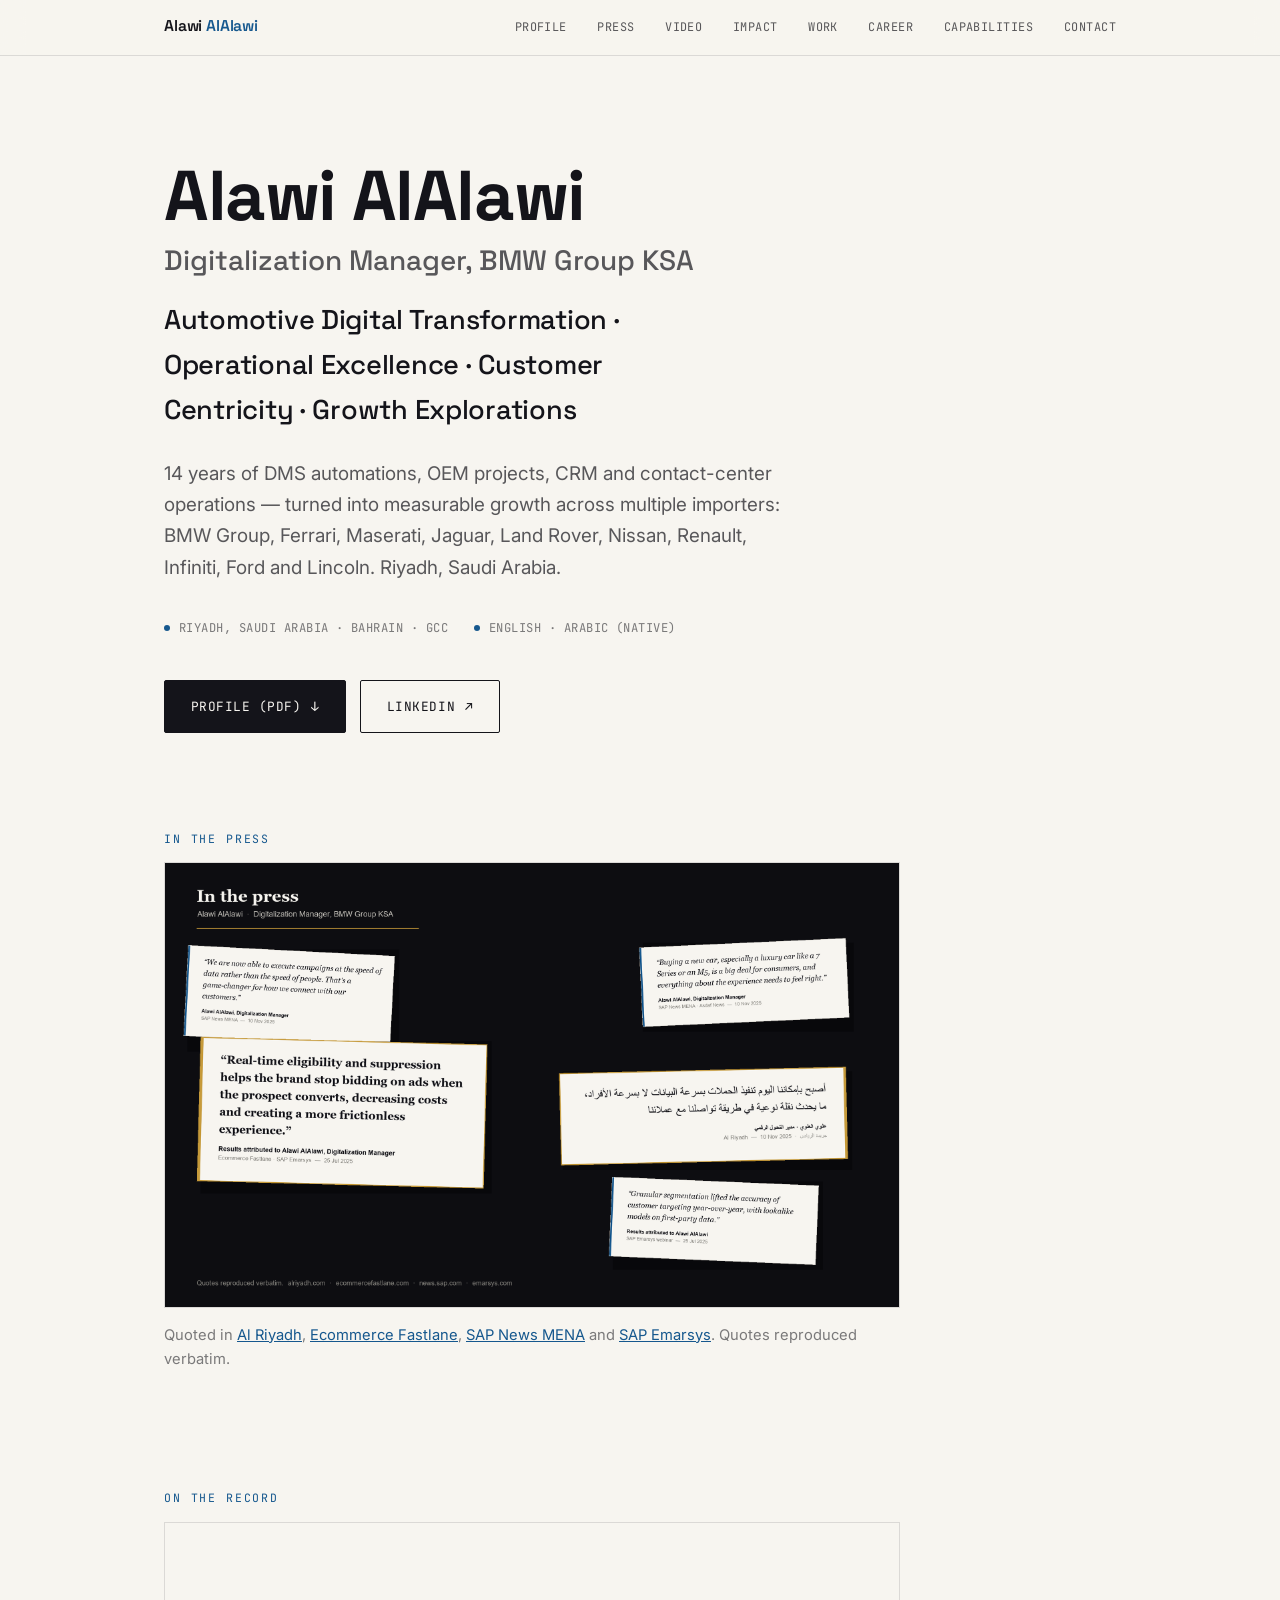
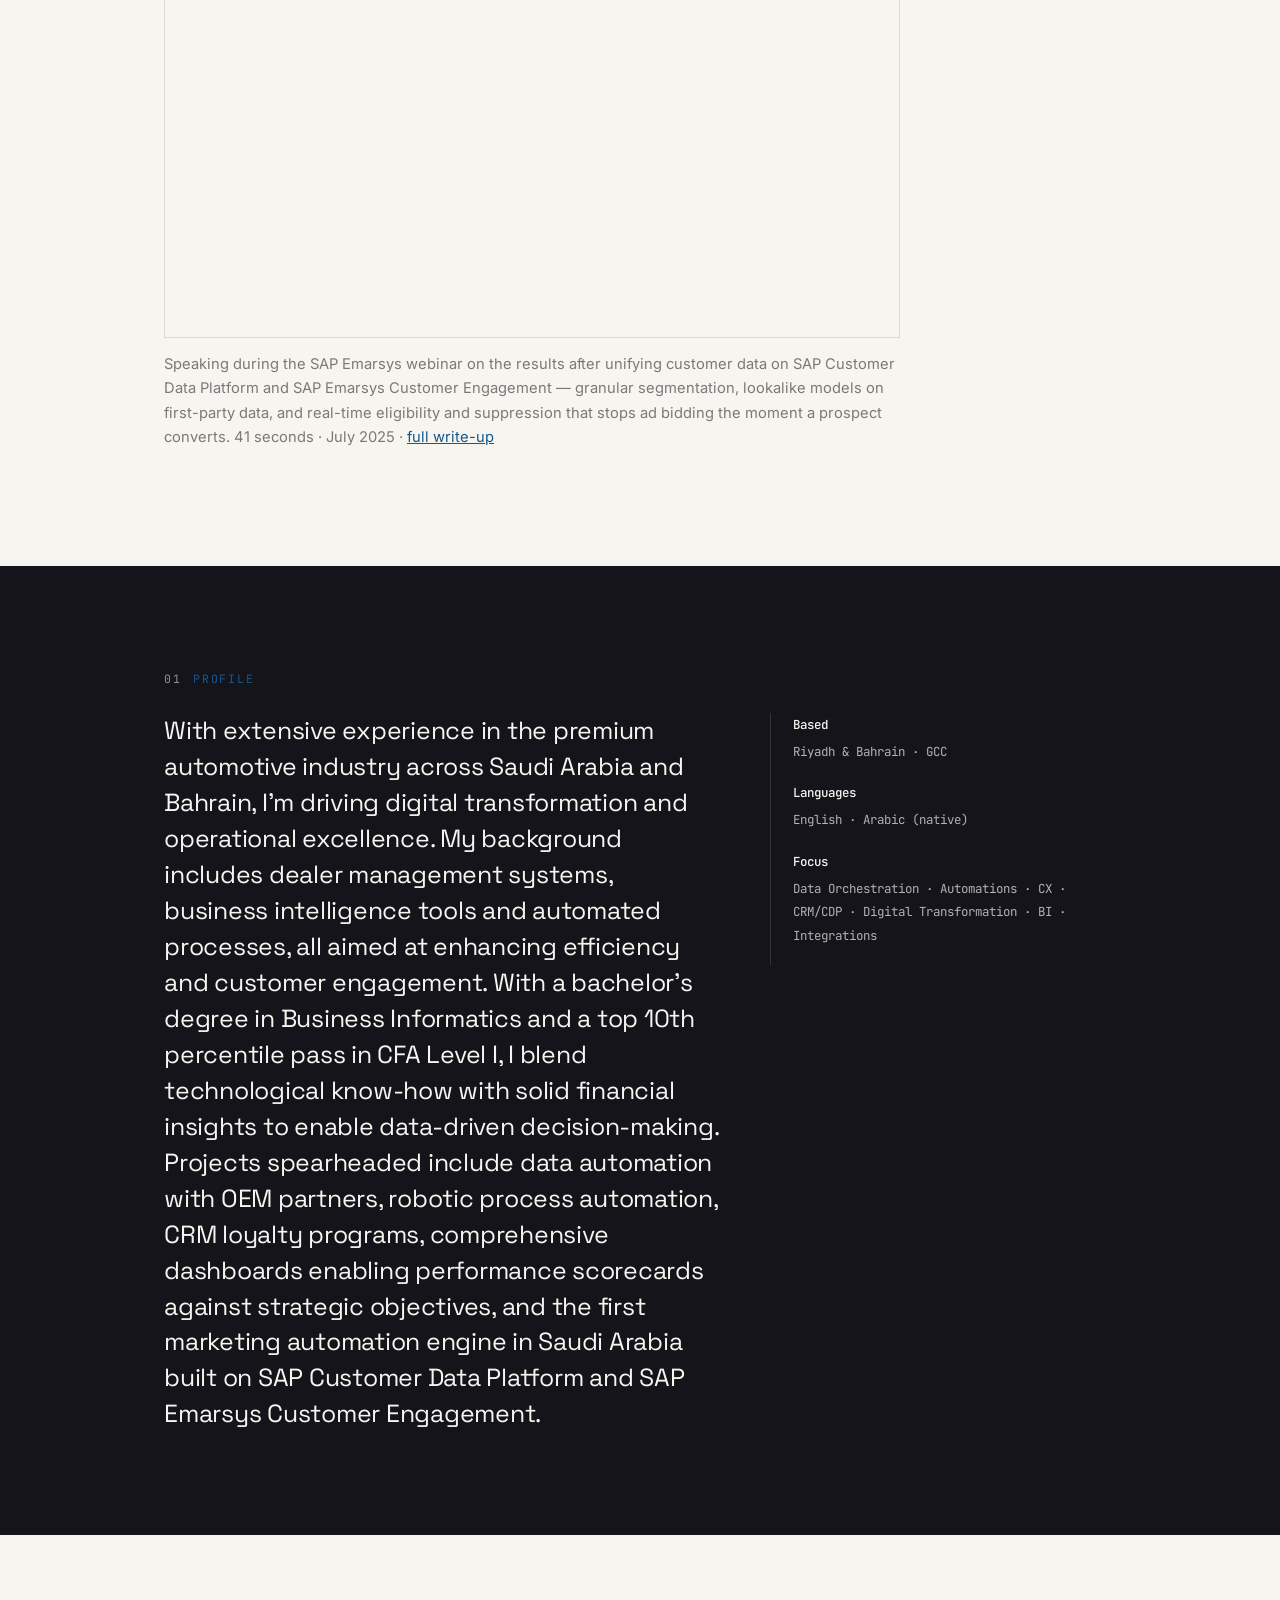
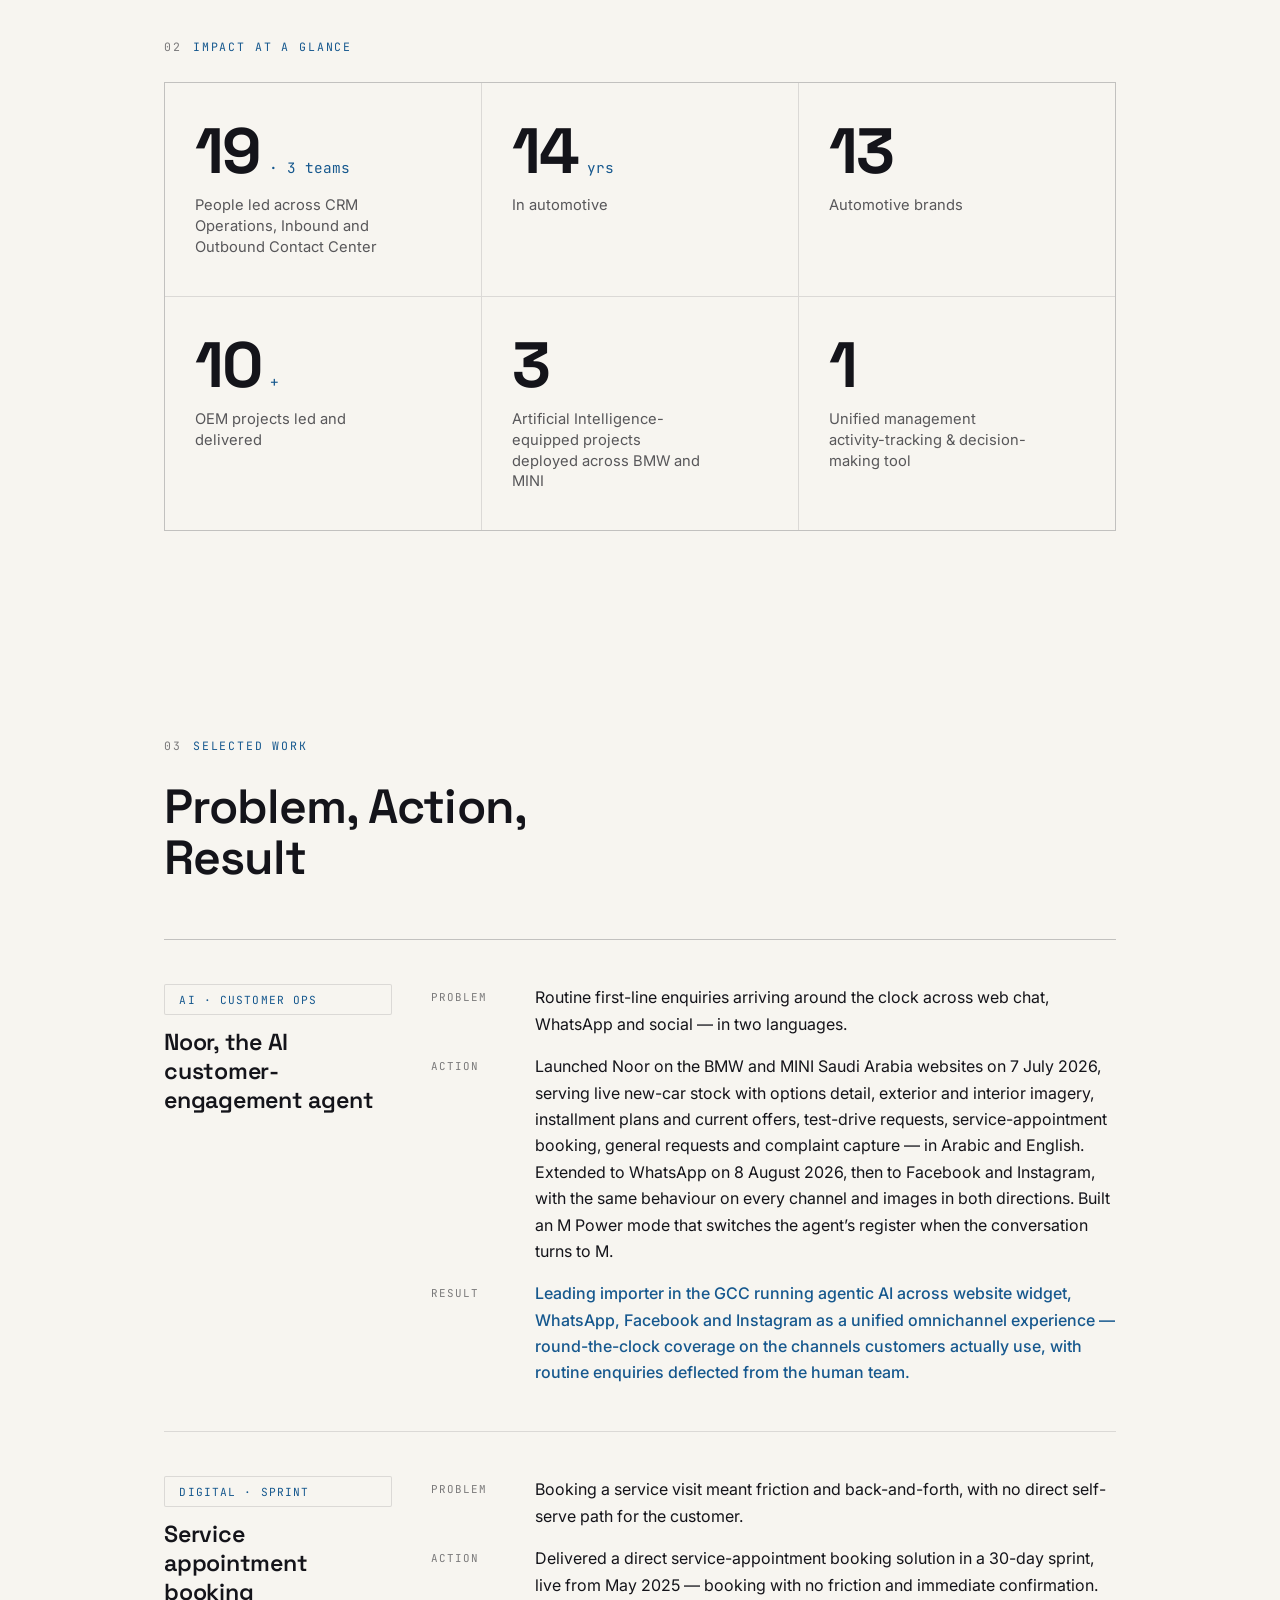
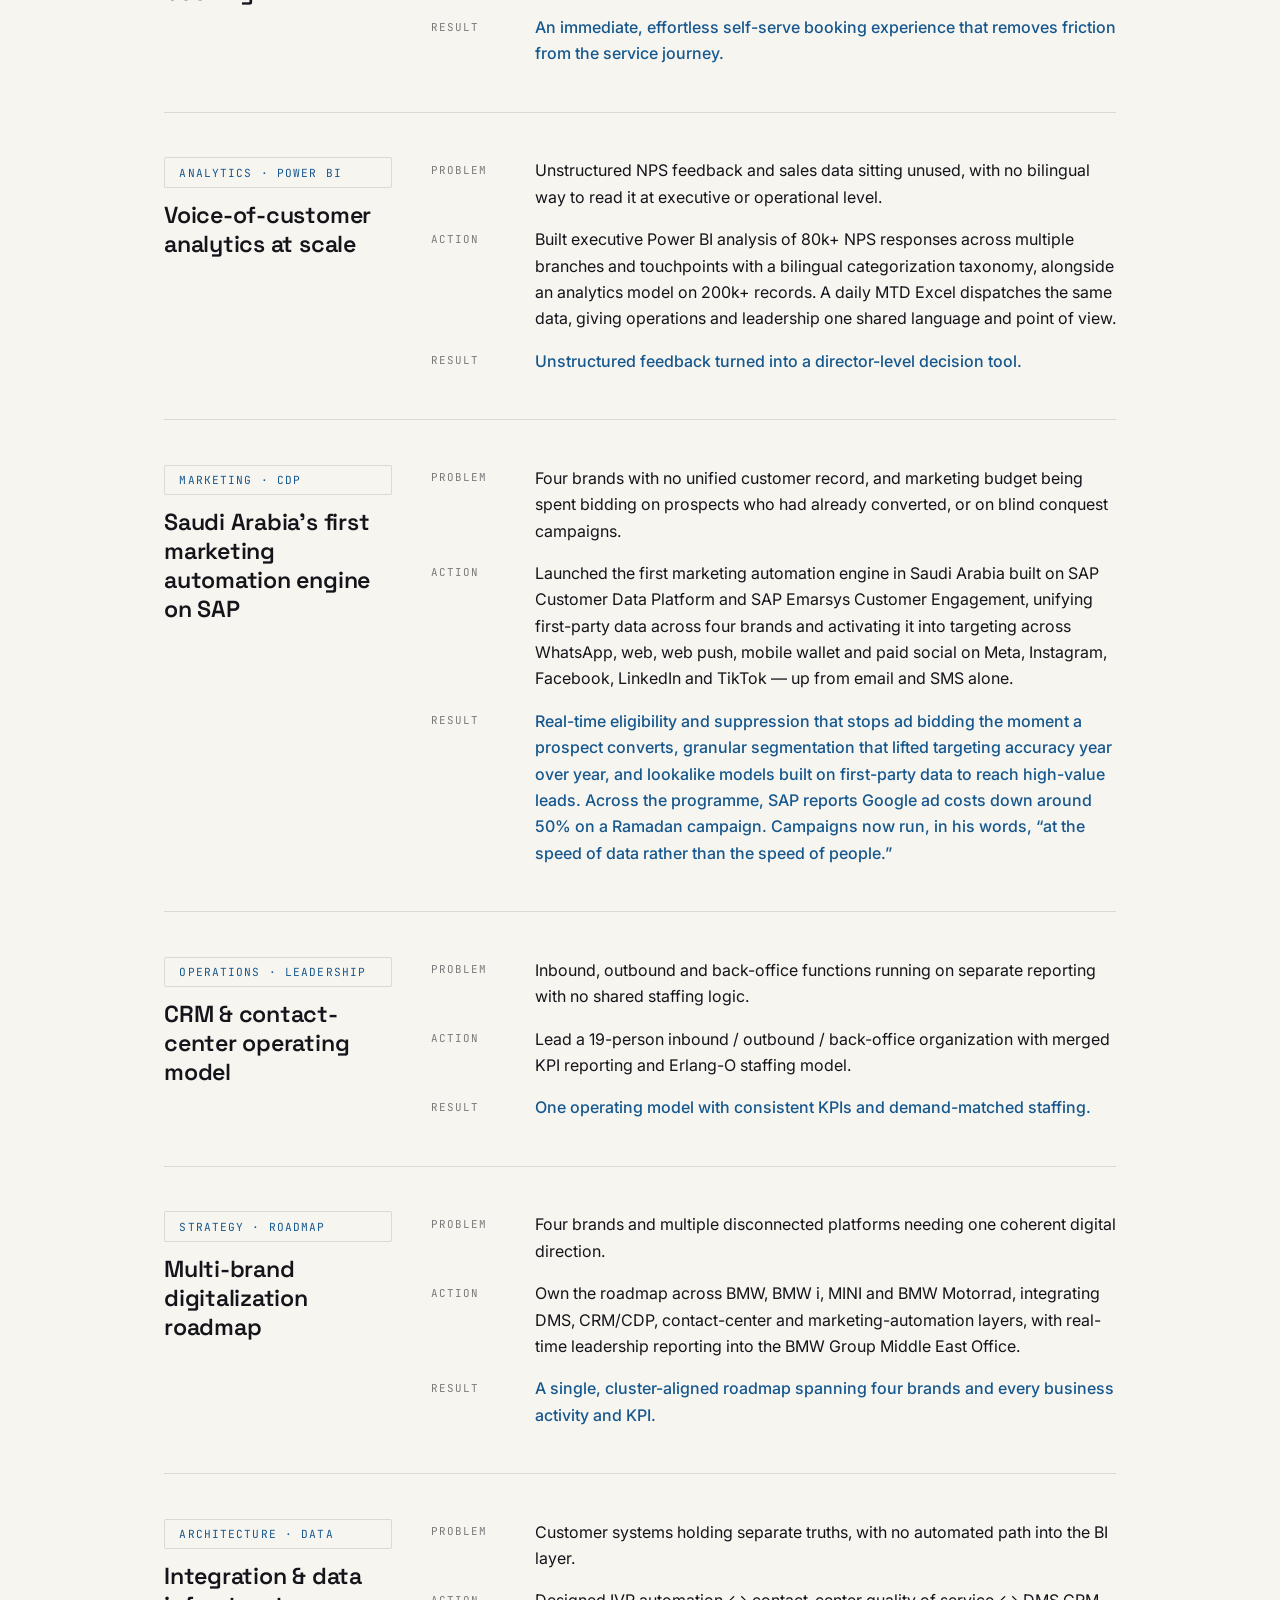
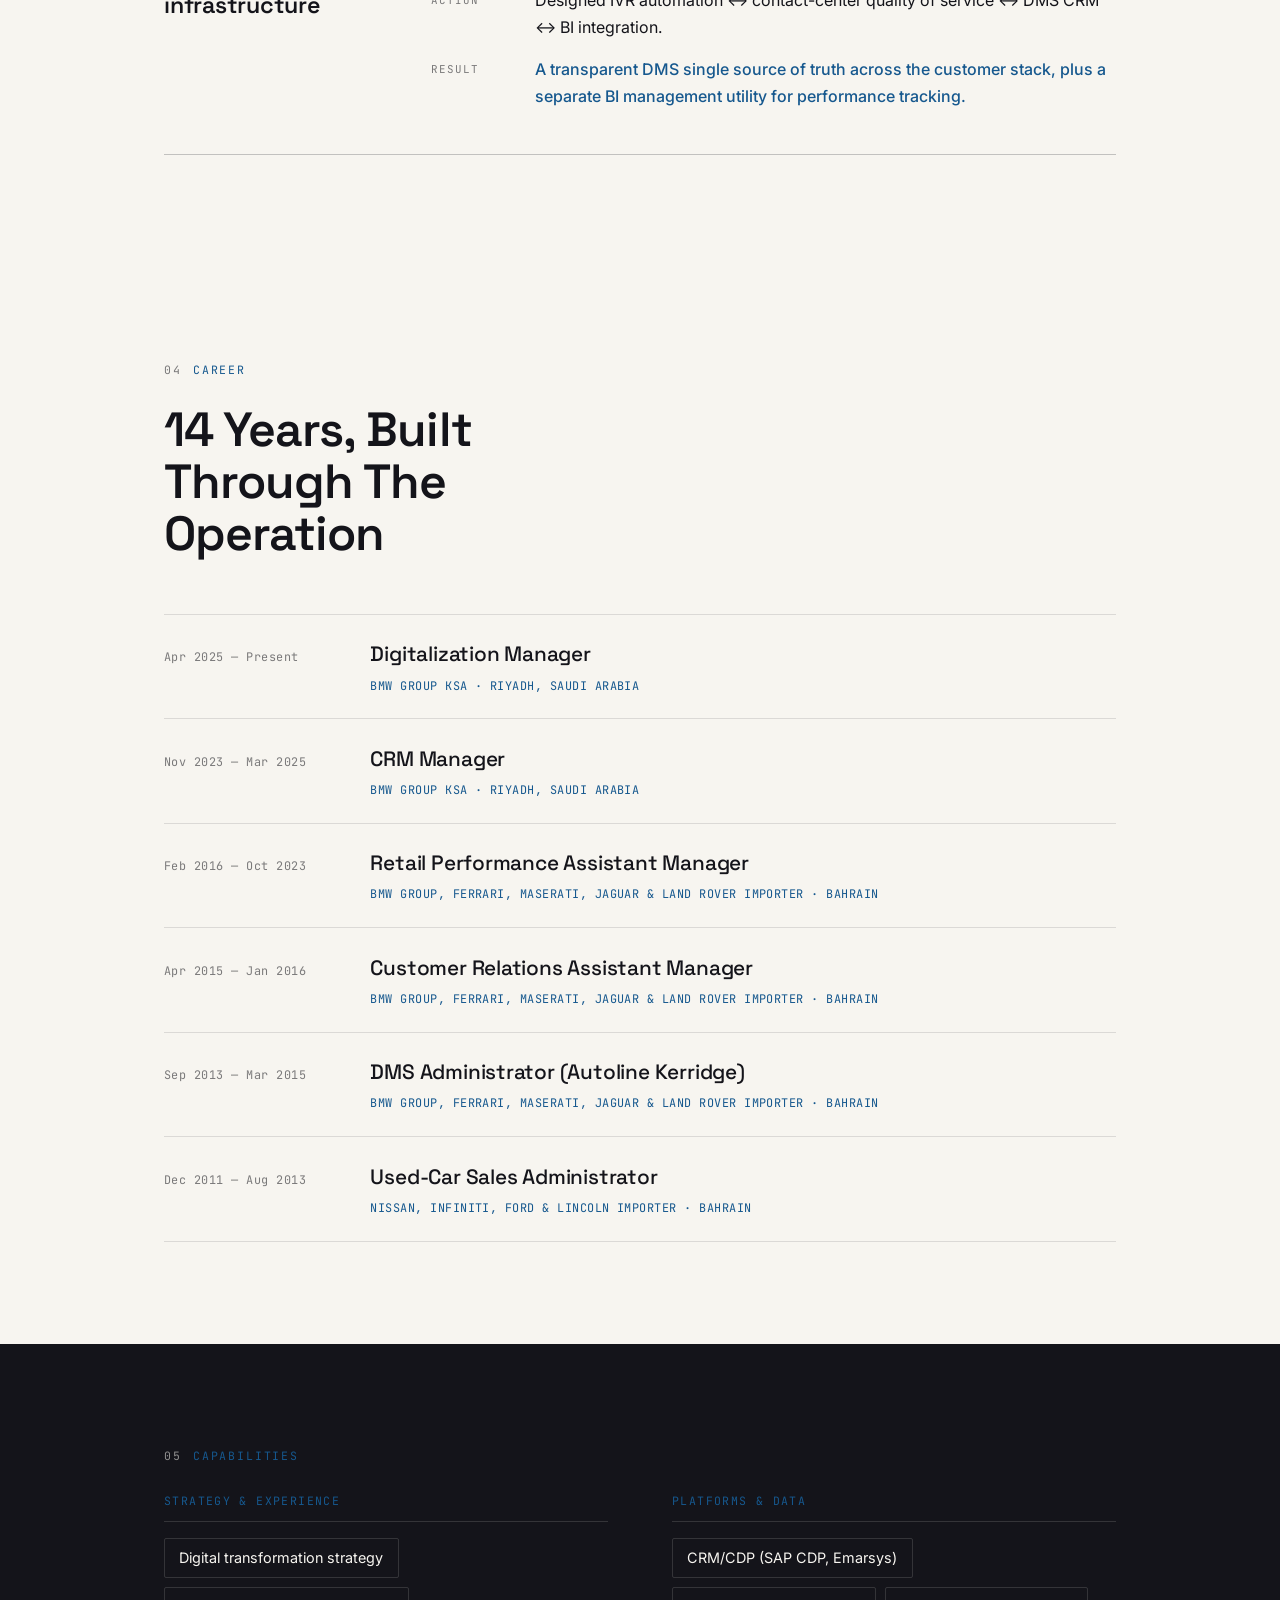
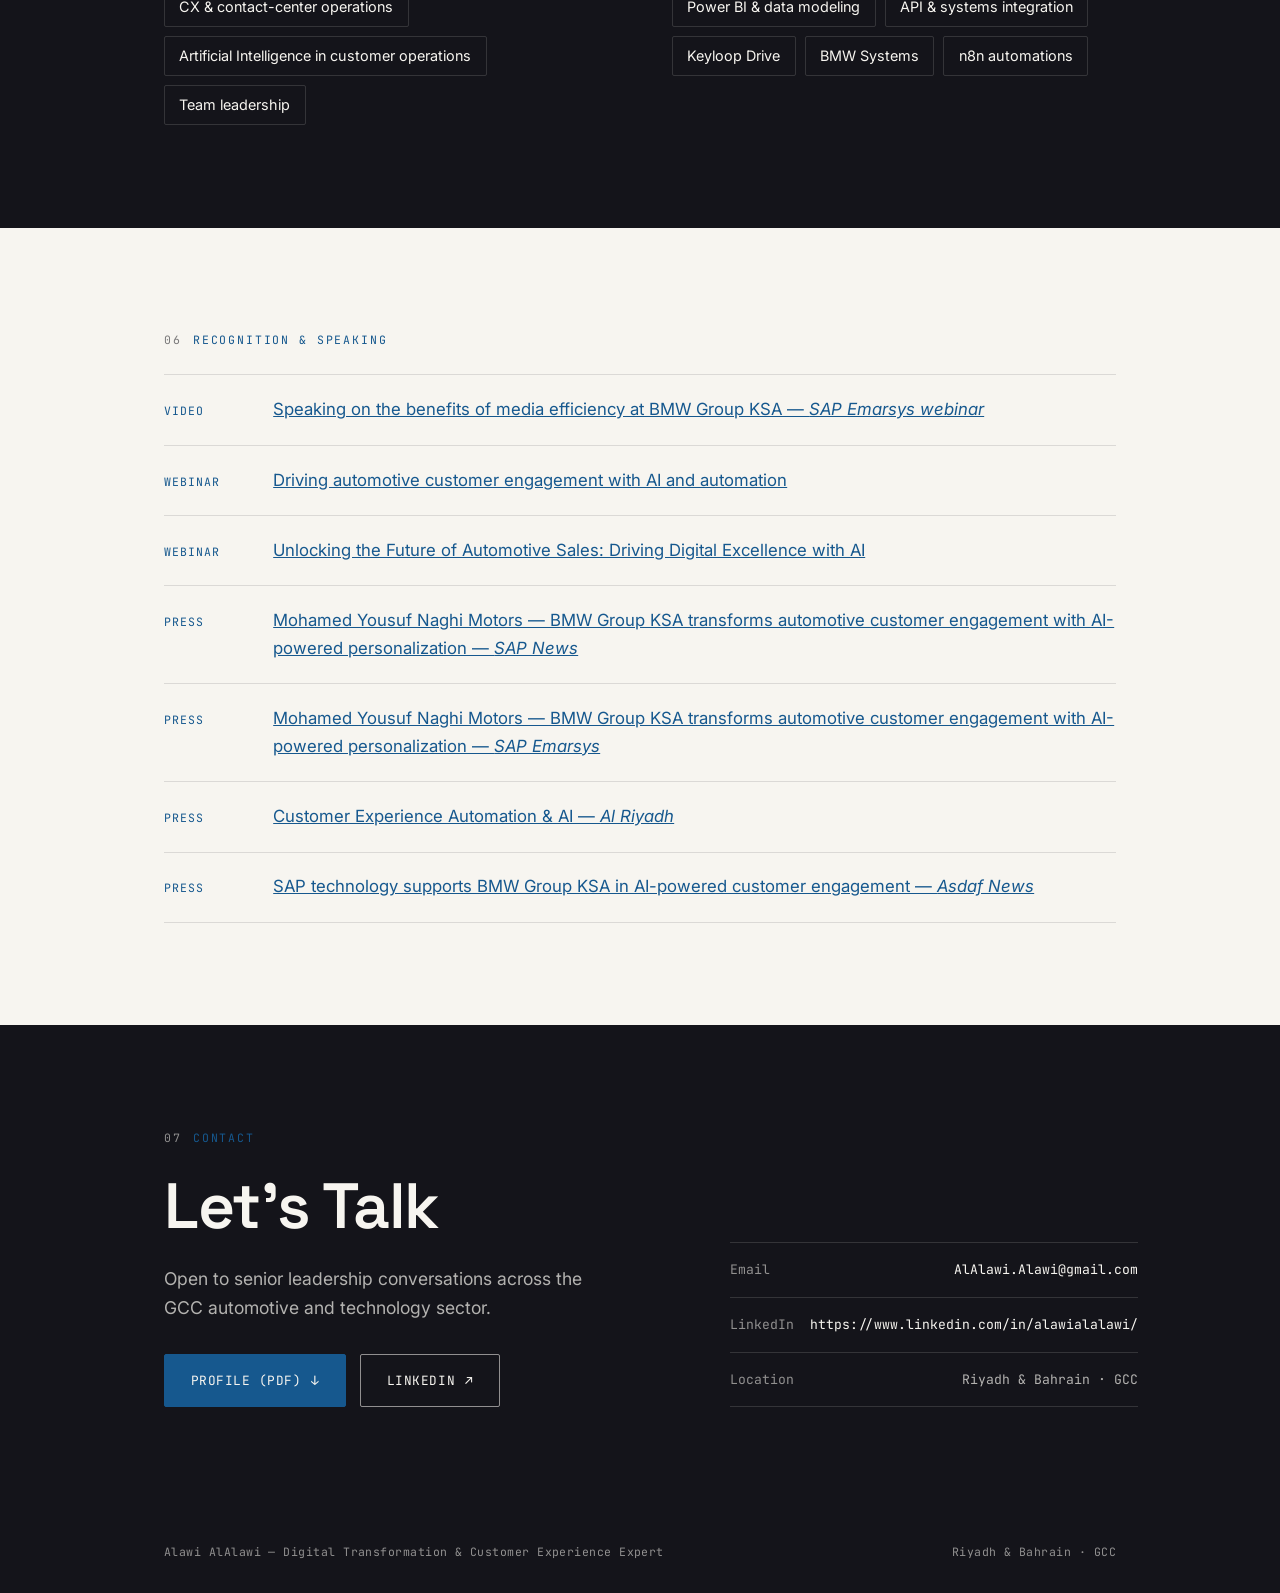
==== index.html @ a67cf414 "Publish site 2026-09-04" ====
<!DOCTYPE html>
<html lang="en">
<head>
<meta charset="UTF-8" />
<meta name="viewport" content="width=device-width, initial-scale=1.0" />
<title>Alawi AlAlawi — Digitalization Manager, BMW Group KSA | Automotive CRM &amp; CX, Saudi Arabia</title>
<meta name="description" content="Alawi AlAlawi is Digitalization Manager at BMW Group KSA in Riyadh, Saudi Arabia. Fourteen years in automotive retail: dealer management systems, CRM and CDP, contact center operations and business intelligence across the GCC." />
<meta name="author" content="Alawi AlAlawi" />
<meta name="robots" content="index, follow, max-snippet:-1, max-image-preview:large" />
<link rel="canonical" href="https://alalawialawi.github.io/Resume/" />

<!-- Open Graph -->
<meta property="og:type" content="profile" />
<meta property="og:url" content="https://alalawialawi.github.io/Resume/" />
<meta property="og:site_name" content="Alawi AlAlawi" />
<meta property="og:locale" content="en_US" />
<meta property="og:title" content="Alawi AlAlawi — Digitalization Manager, BMW Group KSA" />
<meta property="og:description" content="Automotive Digital Transformation, Operational Excellence, Customer Centricity, Growth Explorations. Digitalization Manager at BMW Group KSA." />
<meta property="og:image" content="https://alalawialawi.github.io/Resume/assets/og-image.png" />
<meta property="og:image:width" content="1200" />
<meta property="og:image:height" content="630" />
<meta property="og:image:alt" content="Alawi AlAlawi — Digitalization Manager, BMW Group KSA" />
<meta property="profile:first_name" content="Alawi" />
<meta property="profile:last_name" content="AlAlawi" />

<!-- Twitter -->
<meta name="twitter:card" content="summary_large_image" />
<meta name="twitter:title" content="Alawi AlAlawi — Digitalization Manager, BMW Group KSA" />
<meta name="twitter:description" content="Digitalization Manager at BMW Group KSA. Automotive retail CRM, customer experience and data in Saudi Arabia." />
<meta name="twitter:image" content="https://alalawialawi.github.io/Resume/assets/og-image.png" />
<meta name="twitter:image:alt" content="Alawi AlAlawi — Digitalization Manager, BMW Group KSA" />

<!-- Structured data: one Person node that every article on this site attributes back to. -->
<script type="application/ld+json">
{
  "@context": "https://schema.org",
  "@graph": [
    {
      "@type": "ProfilePage",
      "@id": "https://alalawialawi.github.io/Resume/",
      "url": "https://alalawialawi.github.io/Resume/",
      "name": "Alawi AlAlawi — Digitalization Manager, BMW Group KSA",
      "description": "Alawi AlAlawi is Digitalization Manager at BMW Group KSA in Riyadh, Saudi Arabia. Fourteen years in automotive retail: dealer management systems, CRM and CDP, contact center operations and business intelligence across the GCC.",
      "inLanguage": "en-US",
      "mainEntity": {
        "@id": "https://alalawialawi.github.io/Resume/#person"
      },
      "about": {
        "@id": "https://alalawialawi.github.io/Resume/#person"
      },
      "isPartOf": {
        "@id": "https://alalawialawi.github.io/Resume/#website"
      }
    },
    {
      "@type": "WebSite",
      "@id": "https://alalawialawi.github.io/Resume/#website",
      "url": "https://alalawialawi.github.io/Resume/",
      "name": "Alawi AlAlawi",
      "inLanguage": "en-US",
      "publisher": {
        "@id": "https://alalawialawi.github.io/Resume/#person"
      }
    },
    {
      "@type": "Person",
      "@id": "https://alalawialawi.github.io/Resume/#person",
      "name": "Alawi AlAlawi",
      "alternateName": [
        "علوي العلوي",
        "Alawi Al Alawi",
        "Alawi Al-Alawi"
      ],
      "url": "https://alalawialawi.github.io/Resume/",
      "image": "https://alalawialawi.github.io/Resume/assets/og-image.png",
      "jobTitle": "Digitalization Manager",
      "description": "Digitalization Manager at BMW Group KSA. Fourteen years in automotive retail, working the seam where dealer management systems, customer data platforms, contact center operations and OEM retail standards have to agree on one customer record.",
      "worksFor": {
        "@type": "Organization",
        "name": "BMW Group KSA",
        "description": "BMW Group importer for Saudi Arabia",
        "address": {
          "@type": "PostalAddress",
          "addressLocality": "Riyadh",
          "addressCountry": "SA"
        }
      },
      "workLocation": {
        "@type": "Place",
        "address": {
          "@type": "PostalAddress",
          "addressLocality": "Riyadh",
          "addressRegion": "Riyadh Province",
          "addressCountry": "Saudi Arabia"
        }
      },
      "nationality": {
        "@type": "Country",
        "name": "Bahrain"
      },
      "knowsLanguage": [
        {
          "@type": "Language",
          "name": "Arabic",
          "alternateName": "ar"
        },
        {
          "@type": "Language",
          "name": "English",
          "alternateName": "en"
        }
      ],
      "knowsAbout": [
        "Automotive retail",
        "Customer relationship management (CRM)",
        "Customer experience (CX)",
        "Dealer management systems (DMS)",
        "Keyloop Autoline",
        "CDK Drive",
        "Customer data platforms (CDP)",
        "Marketing automation",
        "Contact center operations",
        "Business intelligence",
        "Power BI",
        "Digital transformation",
        "Net Promoter Score",
        "Voice of the customer",
        "Data governance",
        "Automotive retail in Saudi Arabia",
        "Automotive retail in the GCC"
      ],
      "hasCredential": {
        "@type": "EducationalOccupationalCredential",
        "credentialCategory": "certification",
        "name": "CFA Program Level I",
        "recognizedBy": {
          "@type": "Organization",
          "name": "CFA Institute",
          "url": "https://www.cfainstitute.org/"
        },
        "dateCreated": "2019-06"
      },
      "alumniOf": {
        "@type": "CollegeOrUniversity",
        "name": "AMA International University Bahrain",
        "address": {
          "@type": "PostalAddress",
          "addressLocality": "Salmabad",
          "addressCountry": "BH"
        }
      },
      "award": [
        "Recognized by Jaguar Land Rover MENAP, December 2014, as among the first importers in the region to complete its CRM data integration",
        "CFA Program Level I passed in the top 10th percentile, June 2019"
      ],
      "hasOccupation": {
        "@type": "Occupation",
        "name": "Digitalization Manager",
        "occupationalCategory": "11-3021.00",
        "skills": "Automotive retail CRM, dealer management systems, customer data platforms, marketing automation, contact center operations, business intelligence, agentic AI in customer engagement"
      },
      "sameAs": [
        "https://www.linkedin.com/in/alawialalawi/",
        "https://github.com/AlAlawiAlawi",
        "https://emarsys.com/learn/blog/driving-auto-motive-customer-engagement-with-ai-and-automation/",
        "https://emarsys.com/learn/webinars/unlocking-the-future-of-automotive-sales-with-ai/",
        "https://www.alriyadh.com/2160210",
        "https://news.sap.com/mena/2025/11/mohamed-yousuf-naghi-motors-bmw-group-ksa-transforms-automotive-customer-engagement-with-ai-powered-personalization/",
        "https://emarsys.com/press-release/mohamed-yousuf-naghi-motors-bmw-group-ksa-transforms-automotive-customer-engagement-with-ai-powered-personalization/",
        "https://asdafnews.com/sap-technology-supports-bmw-group-ksa-in-automotive-customer-engagement-with-ai-powered-personalization/",
        "https://sapinsider.org/blogs/how-bmw-ksa-uses-sap-cdp-for-ai-driven-personalization/",
        "https://ecommercefastlane.com/driving-the-future-of-automotive-customer-engagement-with-ai-and-automation/",
        "https://www.alamrakamy.com/article/83215"
      ],
      "disambiguatingDescription": "Digitalization Manager at BMW Group KSA in Riyadh, Saudi Arabia, working in automotive retail CRM, customer data platforms and contact center operations since 2013. Not to be confused with others sharing this name.",
      "subjectOf": {
        "@id": "https://alalawialawi.github.io/Resume/#video-media-efficiency"
      }
    },
    {
      "@type": "VideoObject",
      "@id": "https://alalawialawi.github.io/Resume/#video-media-efficiency",
      "name": "Alawi AlAlawi on the benefits of media efficiency at BMW Group KSA",
      "description": "Alawi AlAlawi, Digitalization Manager at BMW Group KSA, describes the results delivered shortly after implementing SAP Customer Data Platform and SAP Emarsys Customer Engagement: granular segmentation, lookalike models on first-party data, and real-time eligibility and suppression that stops ad bidding once a prospect converts.",
      "thumbnailUrl": "https://embed-ssl.wistia.com/deliveries/c44ae976289801afa0252f1e13398fb7.jpg?image_crop_resized=960x",
      "uploadDate": "2025-07-25",
      "duration": "PT41S",
      "embedUrl": "https://fast.wistia.net/embed/iframe/lsow2s6fc0",
      "contentUrl": "https://emarsys.com/learn/blog/driving-auto-motive-customer-engagement-with-ai-and-automation/",
      "publisher": {
        "@type": "Organization",
        "name": "SAP Emarsys",
        "url": "https://emarsys.com/"
      },
      "about": {
        "@id": "https://alalawialawi.github.io/Resume/#person"
      }
    }
  ]
}
    </script>

<link rel="preconnect" href="https://fonts.googleapis.com" />
<link rel="preconnect" href="https://fonts.gstatic.com" crossorigin />
<link href="https://fonts.googleapis.com/css2?family=Space+Grotesk:wght@400;500;600;700&family=Inter:wght@400;500;600&family=JetBrains+Mono:wght@400;500&display=swap" rel="stylesheet" />

<style>
  :root {
    --ink: #14141A;
    --paper: #F7F5F0;
    --accent: #16588E;
    --ink-70: rgba(20, 20, 26, 0.70);
    --ink-55: rgba(20, 20, 26, 0.55);
    --ink-12: rgba(20, 20, 26, 0.12);
    --ink-06: rgba(20, 20, 26, 0.06);
    --paper-70: rgba(247, 245, 240, 0.70);
    --paper-55: rgba(247, 245, 240, 0.55);
    --paper-14: rgba(247, 245, 240, 0.14);
    --maxw: 1080px;
    --pad: clamp(1.25rem, 5vw, 4.5rem);
    --sans: 'Inter', system-ui, -apple-system, sans-serif;
    --display: 'Space Grotesk', 'Inter', system-ui, sans-serif;
    --mono: 'JetBrains Mono', ui-monospace, monospace;
  }

  * { box-sizing: border-box; }

  html { scroll-behavior: smooth; }

  body {
    margin: 0;
    font-family: var(--sans);
    background: var(--paper);
    color: var(--ink);
    font-size: 17px;
    line-height: 1.65;
    -webkit-font-smoothing: antialiased;
    text-rendering: optimizeLegibility;
  }

  @media (prefers-reduced-motion: reduce) {
    html { scroll-behavior: auto; }
    * { transition: none !important; }
  }

  a { color: inherit; }

  /* ---- Skip link ---- */
  .skip {
    position: absolute;
    left: -999px;
    top: 0;
    background: var(--ink);
    color: var(--paper);
    padding: 0.6rem 1rem;
    z-index: 200;
    font-family: var(--mono);
    font-size: 0.8rem;
  }
  .skip:focus { left: 0.5rem; top: 0.5rem; }

  :focus-visible {
    outline: 2px solid var(--accent);
    outline-offset: 3px;
  }

  /* ---- Layout ---- */
  .wrap {
    max-width: var(--maxw);
    margin: 0 auto;
    padding-left: var(--pad);
    padding-right: var(--pad);
  }

  section { padding: clamp(3.5rem, 8vw, 7rem) 0; }

  .eyebrow {
    font-family: var(--mono);
    font-size: 0.72rem;
    letter-spacing: 0.16em;
    text-transform: uppercase;
    color: var(--accent);
    display: flex;
    align-items: center;
    gap: 0.7rem;
    margin: 0 0 1.6rem;
  }
  .eyebrow .num { color: var(--ink-55); }
  .on-dark .eyebrow .num { color: var(--paper-55); }

  h1, h2, h3 { font-family: var(--display); font-weight: 600; letter-spacing: -0.02em; line-height: 1.08; }

  /* ---- Nav ---- */
  nav {
    position: sticky;
    top: 0;
    z-index: 100;
    background: var(--paper-70);
    backdrop-filter: saturate(140%) blur(12px);
    -webkit-backdrop-filter: saturate(140%) blur(12px);
    border-bottom: 1px solid var(--ink-12);
  }
  .nav-inner {
    max-width: var(--maxw);
    margin: 0 auto;
    padding: 0.9rem var(--pad);
    display: flex;
    align-items: center;
    justify-content: space-between;
    gap: 1rem;
  }
  .nav-mark {
    font-family: var(--display);
    font-weight: 600;
    font-size: 0.98rem;
    letter-spacing: -0.01em;
    text-decoration: none;
  }
  .nav-mark span { color: var(--accent); }
  .nav-links {
    display: flex;
    gap: 1.9rem;
    font-family: var(--mono);
    font-size: 0.74rem;
    letter-spacing: 0.04em;
    text-transform: uppercase;
  }
  .nav-links a { text-decoration: none; color: var(--ink-70); transition: color 0.2s; }
  .nav-links a:hover { color: var(--accent); }
  @media (max-width: 720px) { .nav-links { display: none; } }

  /* ---- Hero ---- */
  .hero { padding-top: clamp(3rem, 9vw, 6.5rem); padding-bottom: clamp(3rem, 9vw, 6rem); }
  .hero h1 {
    font-size: clamp(2.4rem, 6vw, 4.4rem);
    font-weight: 700;
    margin: 0 0 1.4rem;
    max-width: 20ch;
    line-height: 1.04;
  }
  /* The role stays inside the h1 so the plain-text string reads
     "Alawi AlAlawi — Digitalization Manager, BMW Group KSA" to a crawler,
     while reading as a name over a title to a person. */
  .hero h1 .role {
    display: block;
    font-size: clamp(1.15rem, 2.4vw, 1.75rem);
    font-weight: 500;
    color: var(--ink-70);
    margin-top: 0.85rem;
    letter-spacing: 0;
  }
  .hero .headline {
    font-family: var(--display);
    font-weight: 500;
    font-size: clamp(1.15rem, 2.6vw, 1.7rem);
    letter-spacing: -0.01em;
    max-width: 30ch;
    margin: 0 0 1.6rem;
    color: var(--ink);
  }
  .hero .value {
    font-size: clamp(1.02rem, 2vw, 1.18rem);
    max-width: 52ch;
    color: var(--ink-70);
    margin: 0 0 2.2rem;
  }
  .meta-row {
    display: flex;
    flex-wrap: wrap;
    gap: 0.7rem 1.6rem;
    font-family: var(--mono);
    font-size: 0.76rem;
    letter-spacing: 0.04em;
    color: var(--ink-55);
    text-transform: uppercase;
    margin-bottom: 2.6rem;
  }
  .meta-row span { display: inline-flex; align-items: center; gap: 0.55rem; }
  .meta-row span::before {
    content: "";
    width: 6px; height: 6px;
    background: var(--accent);
    border-radius: 50%;
    flex: none;
  }

  /* ---- Buttons ---- */
  .cta-row { display: flex; flex-wrap: wrap; gap: 0.9rem; }
  .btn {
    display: inline-flex;
    align-items: center;
    gap: 0.6rem;
    font-family: var(--mono);
    font-size: 0.8rem;
    letter-spacing: 0.04em;
    text-transform: uppercase;
    text-decoration: none;
    padding: 0.95rem 1.6rem;
    border: 1px solid var(--ink);
    transition: all 0.2s ease;
    border-radius: 2px;
  }
  .btn-primary { background: var(--ink); color: var(--paper); }
  .btn-primary:hover { background: var(--accent); border-color: var(--accent); }
  .btn-ghost { background: transparent; color: var(--ink); }
  .btn-ghost:hover { background: var(--ink); color: var(--paper); }
  .btn .arrow { transition: transform 0.2s ease; }
  .btn:hover .arrow { transform: translateX(3px); }

  .on-dark .btn-primary { background: var(--accent); color: var(--paper); border-color: var(--accent); }
  .on-dark .btn-primary:hover { background: var(--paper); color: var(--ink); border-color: var(--paper); }
  .on-dark .btn-ghost { color: var(--paper); border-color: var(--paper-55); }
  .on-dark .btn-ghost:hover { background: var(--paper); color: var(--ink); border-color: var(--paper); }

  /* ---- Dark band ---- */
  .band-dark {
    background: var(--ink);
    color: var(--paper);
  }
  .band-dark h2 { color: var(--paper); }

  /* ---- Profile ---- */
  .profile-grid {
    display: grid;
    grid-template-columns: minmax(0, 1.6fr) minmax(0, 1fr);
    gap: clamp(1.5rem, 4vw, 4rem);
    align-items: start;
  }
  .profile-grid p {
    font-size: clamp(1.18rem, 2.4vw, 1.55rem);
    font-family: var(--display);
    font-weight: 400;
    letter-spacing: -0.01em;
    line-height: 1.45;
    margin: 0;
    color: var(--paper);
  }
  .profile-aside {
    font-family: var(--mono);
    font-size: 0.78rem;
    line-height: 1.9;
    color: var(--paper-70);
    border-left: 1px solid var(--paper-14);
    padding-left: 1.4rem;
  }
  .profile-aside strong { color: var(--paper); font-weight: 500; display: block; margin-bottom: 0.2rem; }
  .profile-aside .item { margin-bottom: 1.1rem; }
  @media (max-width: 760px) {
    .profile-grid { grid-template-columns: 1fr; }
    .profile-aside { border-left: none; border-top: 1px solid var(--paper-14); padding-left: 0; padding-top: 1.4rem; }
  }

  /* ---- Metric band ---- */
  .metrics {
    display: grid;
    grid-template-columns: repeat(3, 1fr);
    gap: 1px;
    background: var(--ink-12);
    border: 1px solid var(--ink-12);
  }
  .metric {
    background: var(--paper);
    padding: clamp(1.6rem, 3vw, 2.4rem) clamp(1.2rem, 2.5vw, 1.9rem);
  }
  .metric .figure {
    font-family: var(--display);
    font-weight: 700;
    font-size: clamp(2.5rem, 6vw, 4rem);
    line-height: 0.95;
    letter-spacing: -0.04em;
    color: var(--ink);
    display: flex;
    align-items: baseline;
    gap: 0.15em;
  }
  .metric .figure .unit {
    font-family: var(--mono);
    font-weight: 400;
    font-size: 0.9rem;
    letter-spacing: 0;
    color: var(--accent);
  }
  .metric .label {
    margin-top: 0.85rem;
    font-size: 0.92rem;
    color: var(--ink-70);
    line-height: 1.4;
    max-width: 22ch;
  }
  @media (max-width: 860px) { .metrics { grid-template-columns: repeat(2, 1fr); } }
  @media (max-width: 520px) { .metrics { grid-template-columns: 1fr; } }

  /* ---- Section heading ---- */
  .sec-head { margin-bottom: clamp(2.2rem, 5vw, 3.4rem); max-width: 40ch; }
  .sec-head h2 { font-size: clamp(1.9rem, 4.5vw, 3rem); margin: 0; }

  /* ---- Case studies ---- */
  .cases { display: grid; gap: 1px; background: var(--ink-12); border-top: 1px solid var(--ink-12); border-bottom: 1px solid var(--ink-12); }
  .case {
    background: var(--paper);
    display: grid;
    grid-template-columns: minmax(0, 0.5fr) minmax(0, 1.5fr);
    gap: clamp(1rem, 3vw, 3rem);
    padding: clamp(1.8rem, 4vw, 2.8rem) 0;
    transition: background 0.25s ease;
  }
  .case:hover { background: var(--ink-06); }
  .case .case-id {
    font-family: var(--display);
    font-weight: 600;
    font-size: clamp(1.15rem, 2.4vw, 1.45rem);
    letter-spacing: -0.01em;
    line-height: 1.25;
  }
  .case .case-id .tag {
    display: block;
    font-family: var(--mono);
    font-size: 0.7rem;
    font-weight: 400;
    letter-spacing: 0.1em;
    text-transform: uppercase;
    color: var(--accent);
    margin-bottom: 0.8rem;
  }
  .par { display: grid; gap: 1rem; }
  .par .row { display: grid; grid-template-columns: 88px minmax(0, 1fr); gap: 1rem; align-items: start; }
  .par .row .k {
    font-family: var(--mono);
    font-size: 0.68rem;
    letter-spacing: 0.1em;
    text-transform: uppercase;
    color: var(--ink-55);
    padding-top: 0.28rem;
  }
  .par .row .v { margin: 0; font-size: 1rem; color: var(--ink); }
  .par .row.result .v { color: var(--accent); font-weight: 500; }
  @media (max-width: 720px) {
    .case { grid-template-columns: 1fr; gap: 1.3rem; }
    .par .row { grid-template-columns: 76px minmax(0, 1fr); }
  }

  /* ---- Capabilities ---- */
  .caps { display: grid; grid-template-columns: repeat(2, 1fr); gap: clamp(1.4rem, 3vw, 2.4rem) clamp(2rem, 5vw, 4rem); }
  .cap-group .cap-title {
    font-family: var(--mono);
    font-size: 0.72rem;
    letter-spacing: 0.12em;
    text-transform: uppercase;
    color: var(--accent);
    margin: 0 0 1rem;
    padding-bottom: 0.7rem;
    border-bottom: 1px solid var(--ink-12);
  }
  .tags { display: flex; flex-wrap: wrap; gap: 0.55rem; }
  .tag {
    font-size: 0.9rem;
    padding: 0.45rem 0.9rem;
    border: 1px solid var(--ink-12);
    border-radius: 2px;
    background: var(--paper);
    transition: border-color 0.2s, color 0.2s;
  }
  .tag:hover { border-color: var(--accent); color: var(--accent); }
  @media (max-width: 640px) { .caps { grid-template-columns: 1fr; } }

  /* ---- Recognition ---- */
  .rec-list { display: grid; gap: 0; border-top: 1px solid var(--ink-12); }
  .rec-item {
    display: grid;
    grid-template-columns: 90px minmax(0, 1fr);
    gap: 1.2rem;
    padding: 1.3rem 0;
    border-bottom: 1px solid var(--ink-12);
    align-items: baseline;
  }
  .rec-item .rec-k { font-family: var(--mono); font-size: 0.72rem; letter-spacing: 0.08em; text-transform: uppercase; color: var(--accent); }
  .rec-item .rec-v { margin: 0; font-size: 1.05rem; }
  @media (max-width: 600px) { .rec-item { grid-template-columns: 1fr; gap: 0.4rem; } }

  /* ---- Career timeline ---- */
  .timeline { border-top: 1px solid var(--ink-12); }
  .tl-item {
    display: grid;
    grid-template-columns: 168px minmax(0, 1fr);
    gap: clamp(1rem, 3vw, 2.5rem);
    padding: 1.4rem 0;
    border-bottom: 1px solid var(--ink-12);
    align-items: baseline;
    transition: background 0.25s ease;
  }
  .tl-item:hover { background: var(--ink-06); }
  .tl-when { font-family: var(--mono); font-size: 0.74rem; letter-spacing: 0.04em; color: var(--ink-55); }
  .tl-role { margin: 0; font-family: var(--display); font-weight: 500; font-size: clamp(1.05rem, 2.2vw, 1.3rem); letter-spacing: -0.01em; color: var(--ink); }
  .tl-org { display: block; margin-top: 0.3rem; font-family: var(--mono); font-size: 0.74rem; letter-spacing: 0.04em; text-transform: uppercase; color: var(--accent); font-weight: 400; }
  @media (max-width: 640px) { .tl-item { grid-template-columns: 1fr; gap: 0.5rem; } }

  /* ---- Contact ---- */
  .contact-grid { display: grid; grid-template-columns: minmax(0, 1.3fr) minmax(0, 1fr); gap: clamp(2rem, 5vw, 4rem); align-items: end; }
  .contact-grid h2 { font-size: clamp(2.2rem, 6vw, 4rem); margin: 0 0 1.4rem; }
  .contact-grid .lede { font-size: 1.1rem; color: var(--paper-70); max-width: 38ch; margin: 0 0 2rem; }
  .contact-list { display: grid; gap: 0; font-family: var(--mono); font-size: 0.82rem; }
  .contact-list a, .contact-list .ci {
    display: flex;
    justify-content: space-between;
    gap: 1rem;
    padding: 1rem 0;
    border-top: 1px solid var(--paper-14);
    text-decoration: none;
    color: var(--paper);
    transition: color 0.2s, padding-left 0.2s;
  }
  .contact-list a:last-child { border-bottom: 1px solid var(--paper-14); }
  .contact-list .ci { border-bottom: 1px solid var(--paper-14); color: var(--paper-70); }
  .contact-list a:hover { color: var(--accent); padding-left: 0.4rem; }
  .contact-list .k { color: var(--paper-55); }
  @media (max-width: 720px) { .contact-grid { grid-template-columns: 1fr; align-items: start; } }

  /* ---- Footer ---- */
  footer {
    background: var(--ink);
    color: var(--paper-55);
    padding: 2rem 0;
    font-family: var(--mono);
    font-size: 0.72rem;
    letter-spacing: 0.04em;
  }
  .foot-inner { display: flex; flex-wrap: wrap; justify-content: space-between; gap: 0.8rem; }
  footer a { color: var(--paper-70); text-decoration: none; }
  footer a:hover { color: var(--accent); }
</style>
</head>
<body>

<a class="skip" href="#work">Skip to main content</a>

<nav>
  <div class="nav-inner">
    <a href="#top" class="nav-mark">Alawi <span>AlAlawi</span></a>
    <div class="nav-links">
      <a href="#profile">Profile</a>
      <a href="#press">Press</a>
      <a href="#onrecord">Video</a>
      <a href="#impact">Impact</a>
      <a href="#work">Work</a>
      <a href="#career">Career</a>
      <a href="#capabilities">Capabilities</a>
      <a href="#contact">Contact</a>
    </div>
  </div>
</nav>

<!-- 1. HERO -->
<header class="hero wrap" id="top">
  <h1>Alawi AlAlawi<span class="role">Digitalization Manager, BMW Group KSA</span></h1>
  <p class="headline">Automotive Digital Transformation &middot; Operational Excellence &middot; Customer Centricity &middot; Growth Explorations</p>
  <p class="value">14 years of DMS automations, OEM projects, CRM and contact-center operations — turned into measurable growth across multiple importers: BMW Group, Ferrari, Maserati, Jaguar, Land Rover, Nissan, Renault, Infiniti, Ford and Lincoln. Riyadh, Saudi Arabia.</p>
  <div class="meta-row">
    <span>Riyadh, Saudi Arabia · Bahrain · GCC</span>
    <span>English · Arabic (native)</span>
  </div>
  <div class="cta-row">
    <a class="btn btn-primary" href="assets/alawi-alalawi-profile.pdf">Profile (PDF) <span class="arrow">↓</span></a>
    <a class="btn btn-ghost" href="https://www.linkedin.com/in/alawialalawi/" target="_blank" rel="noopener">LinkedIn <span class="arrow">↗</span></a>
  </div>
</header>

<!-- FEATURED: PRESS -->
<section class="wrap" id="press" style="padding-top:0;">
  <div style="max-width:46rem;">
    <p class="eyebrow" style="margin-bottom:0.9rem;">In the press</p>
    <img src="assets/press-montage.png" alt="Press quotes from Alawi AlAlawi, Digitalization Manager at BMW Group KSA: Al Riyadh, Ecommerce Fastlane, SAP News MENA and SAP Emarsys, on executing campaigns at the speed of data, real-time eligibility and suppression, and granular segmentation."
         width="2200" height="1330" loading="eager" decoding="async"
         style="width:100%;height:auto;display:block;border:1px solid var(--ink-12);" />
    <p style="margin-top:0.9rem;color:var(--ink-55);font-size:0.92rem;">Quoted in <a href="https://www.alriyadh.com/2160210" target="_blank" rel="noopener" style="color:var(--accent);">Al&nbsp;Riyadh</a>, <a href="https://ecommercefastlane.com/driving-the-future-of-automotive-customer-engagement-with-ai-and-automation/" target="_blank" rel="noopener" style="color:var(--accent);">Ecommerce&nbsp;Fastlane</a>, <a href="https://news.sap.com/mena/2025/11/mohamed-yousuf-naghi-motors-bmw-group-ksa-transforms-automotive-customer-engagement-with-ai-powered-personalization/" target="_blank" rel="noopener" style="color:var(--accent);">SAP&nbsp;News&nbsp;MENA</a> and <a href="https://emarsys.com/press-release/mohamed-yousuf-naghi-motors-bmw-group-ksa-transforms-automotive-customer-engagement-with-ai-powered-personalization/" target="_blank" rel="noopener" style="color:var(--accent);">SAP&nbsp;Emarsys</a>. Quotes reproduced verbatim.</p>
  </div>
</section>

<!-- FEATURED: ON THE RECORD -->
<section class="wrap" id="onrecord" style="padding-top:0;">
  <div style="max-width:46rem;">
    <p class="eyebrow" style="margin-bottom:0.9rem;">On the record</p>
    <div style="position:relative;padding-bottom:56.25%;height:0;overflow:hidden;border:1px solid var(--ink-12);">
      <iframe src="https://fast.wistia.net/embed/iframe/lsow2s6fc0?videoFoam=false"
              title="Alawi AlAlawi on the benefits of media efficiency at BMW Group KSA"
              style="position:absolute;top:0;left:0;width:100%;height:100%;border:0;"
              loading="eager" allow="autoplay; fullscreen" allowfullscreen></iframe>
    </div>
    <p style="margin-top:0.9rem;color:var(--ink-55);font-size:0.92rem;">Speaking during the SAP Emarsys webinar on the results after unifying customer data on SAP Customer Data Platform and SAP Emarsys Customer Engagement &mdash; granular segmentation, lookalike models on first-party data, and real-time eligibility and suppression that stops ad bidding the moment a prospect converts. 41 seconds &middot; July 2025 &middot; <a href="https://emarsys.com/learn/blog/driving-auto-motive-customer-engagement-with-ai-and-automation/" target="_blank" rel="noopener" style="color:var(--accent);">full write-up</a></p>
  </div>
</section>

<!-- 2. PROFILE -->
<section class="band-dark on-dark" id="profile">
  <div class="wrap">
    <p class="eyebrow"><span class="num">01</span> Profile</p>
    <div class="profile-grid">
      <p>With extensive experience in the premium automotive industry across Saudi Arabia and Bahrain, I&rsquo;m driving digital transformation and operational excellence. My background includes dealer management systems, business intelligence tools and automated processes, all aimed at enhancing efficiency and customer engagement. With a bachelor&rsquo;s degree in Business Informatics and a top 10th percentile pass in CFA Level I, I blend technological know-how with solid financial insights to enable data-driven decision-making. Projects spearheaded include data automation with OEM partners, robotic process automation, CRM loyalty programs, comprehensive dashboards enabling performance scorecards against strategic objectives, and the first marketing automation engine in Saudi Arabia built on SAP Customer Data Platform and SAP Emarsys Customer Engagement.</p>
      <div class="profile-aside">
        <div class="item"><strong>Based</strong>Riyadh &amp; Bahrain · GCC</div>
        <div class="item"><strong>Languages</strong>English · Arabic (native)</div>
        <div class="item"><strong>Focus</strong>Data Orchestration · Automations · CX · CRM/CDP · Digital Transformation · BI · Integrations</div>
      </div>
    </div>
  </div>
</section>

<!-- 3. IMPACT -->
<section class="wrap" id="impact">
  <p class="eyebrow"><span class="num">02</span> Impact at a glance</p>
  <div class="metrics">
    <div class="metric">
      <div class="figure">19<span class="unit">· 3 teams</span></div>
      <div class="label">People led across CRM Operations, Inbound and Outbound Contact Center</div>
    </div>
    <div class="metric">
      <div class="figure">14<span class="unit">yrs</span></div>
      <div class="label">In automotive</div>
    </div>
    <div class="metric">
      <div class="figure">13</div>
      <div class="label">Automotive brands</div>
    </div>
    <div class="metric">
      <div class="figure">10<span class="unit">+</span></div>
      <div class="label">OEM projects led and delivered</div>
    </div>
    <div class="metric">
      <div class="figure">3</div>
      <div class="label">Artificial Intelligence-equipped projects deployed across BMW and MINI</div>
    </div>
    <div class="metric">
      <div class="figure">1</div>
      <div class="label">Unified management activity-tracking &amp; decision-making tool</div>
    </div>
  </div>
</section>

<!-- 4. SELECTED WORK -->
<section class="wrap" id="work">
  <div class="sec-head">
    <p class="eyebrow"><span class="num">03</span> Selected work</p>
    <h2>Problem, Action, Result</h2>
  </div>

  <div class="cases">

    <article class="case">
      <div class="case-id"><span class="tag">AI · Customer ops</span>Noor, the AI customer-engagement agent</div>
      <div class="par">
        <div class="row"><span class="k">Problem</span><p class="v">Routine first-line enquiries arriving around the clock across web chat, WhatsApp and social — in two languages.</p></div>
        <div class="row"><span class="k">Action</span><p class="v">Launched Noor on the BMW and MINI Saudi Arabia websites on 7 July 2026, serving live new-car stock with options detail, exterior and interior imagery, installment plans and current offers, test-drive requests, service-appointment booking, general requests and complaint capture &mdash; in Arabic and English. Extended to WhatsApp on 8 August 2026, then to Facebook and Instagram, with the same behaviour on every channel and images in both directions. Built an M Power mode that switches the agent&rsquo;s register when the conversation turns to M.</p></div>
        <div class="row result"><span class="k">Result</span><p class="v">Leading importer in the GCC running agentic AI across website widget, WhatsApp, Facebook and Instagram as a unified omnichannel experience — round-the-clock coverage on the channels customers actually use, with routine enquiries deflected from the human team.</p></div>
      </div>
    </article>

    <article class="case">
      <div class="case-id"><span class="tag">Digital · Sprint</span>Service appointment booking</div>
      <div class="par">
        <div class="row"><span class="k">Problem</span><p class="v">Booking a service visit meant friction and back-and-forth, with no direct self-serve path for the customer.</p></div>
        <div class="row"><span class="k">Action</span><p class="v">Delivered a direct service-appointment booking solution in a 30-day sprint, live from May 2025 — booking with no friction and immediate confirmation.</p></div>
        <div class="row result"><span class="k">Result</span><p class="v">An immediate, effortless self-serve booking experience that removes friction from the service journey.</p></div>
      </div>
    </article>

    <article class="case">
      <div class="case-id"><span class="tag">Analytics · Power BI</span>Voice-of-customer analytics at scale</div>
      <div class="par">
        <div class="row"><span class="k">Problem</span><p class="v">Unstructured NPS feedback and sales data sitting unused, with no bilingual way to read it at executive or operational level.</p></div>
        <div class="row"><span class="k">Action</span><p class="v">Built executive Power BI analysis of 80k+ NPS responses across multiple branches and touchpoints with a bilingual categorization taxonomy, alongside an analytics model on 200k+ records. A daily MTD Excel dispatches the same data, giving operations and leadership one shared language and point of view.</p></div>
        <div class="row result"><span class="k">Result</span><p class="v">Unstructured feedback turned into a director-level decision tool.</p></div>
      </div>
    </article>

    <article class="case">
      <div class="case-id"><span class="tag">Marketing · CDP</span>Saudi Arabia&rsquo;s first marketing automation engine on SAP</div>
      <div class="par">
        <div class="row"><span class="k">Problem</span><p class="v">Four brands with no unified customer record, and marketing budget being spent bidding on prospects who had already converted, or on blind conquest campaigns.</p></div>
        <div class="row"><span class="k">Action</span><p class="v">Launched the first marketing automation engine in Saudi Arabia built on SAP Customer Data Platform and SAP Emarsys Customer Engagement, unifying first-party data across four brands and activating it into targeting across WhatsApp, web, web push, mobile wallet and paid social on Meta, Instagram, Facebook, LinkedIn and TikTok &mdash; up from email and SMS alone.</p></div>
        <div class="row result"><span class="k">Result</span><p class="v">Real-time eligibility and suppression that stops ad bidding the moment a prospect converts, granular segmentation that lifted targeting accuracy year over year, and lookalike models built on first-party data to reach high-value leads. Across the programme, SAP reports Google ad costs down around 50% on a Ramadan campaign. Campaigns now run, in his words, &ldquo;at the speed of data rather than the speed of people.&rdquo;</p></div>
      </div>
    </article>

    <article class="case">
      <div class="case-id"><span class="tag">Operations · Leadership</span>CRM &amp; contact-center operating model</div>
      <div class="par">
        <div class="row"><span class="k">Problem</span><p class="v">Inbound, outbound and back-office functions running on separate reporting with no shared staffing logic.</p></div>
        <div class="row"><span class="k">Action</span><p class="v">Lead a 19-person inbound / outbound / back-office organization with merged KPI reporting and Erlang-O staffing model.</p></div>
        <div class="row result"><span class="k">Result</span><p class="v">One operating model with consistent KPIs and demand-matched staffing.</p></div>
      </div>
    </article>

    <article class="case">
      <div class="case-id"><span class="tag">Strategy · Roadmap</span>Multi-brand digitalization roadmap</div>
      <div class="par">
        <div class="row"><span class="k">Problem</span><p class="v">Four brands and multiple disconnected platforms needing one coherent digital direction.</p></div>
        <div class="row"><span class="k">Action</span><p class="v">Own the roadmap across BMW, BMW i, MINI and BMW Motorrad, integrating DMS, CRM/CDP, contact-center and marketing-automation layers, with real-time leadership reporting into the BMW Group Middle East Office.</p></div>
        <div class="row result"><span class="k">Result</span><p class="v">A single, cluster-aligned roadmap spanning four brands and every business activity and KPI.</p></div>
      </div>
    </article>

    <article class="case">
      <div class="case-id"><span class="tag">Architecture · Data</span>Integration &amp; data infrastructure</div>
      <div class="par">
        <div class="row"><span class="k">Problem</span><p class="v">Customer systems holding separate truths, with no automated path into the BI layer.</p></div>
        <div class="row"><span class="k">Action</span><p class="v">Designed IVR automation ↔ contact-center quality of service ↔ DMS CRM ↔ BI integration.</p></div>
        <div class="row result"><span class="k">Result</span><p class="v">A transparent DMS single source of truth across the customer stack, plus a separate BI management utility for performance tracking.</p></div>
      </div>
    </article>

  </div>
</section>

<!-- 4b. CAREER -->
<section class="wrap" id="career">
  <div class="sec-head">
    <p class="eyebrow"><span class="num">04</span> Career</p>
    <h2>14 Years, Built Through The Operation</h2>
  </div>
  <div class="timeline">
    <div class="tl-item">
      <span class="tl-when">Apr 2025 — Present</span>
      <p class="tl-role">Digitalization Manager<span class="tl-org">BMW Group KSA · Riyadh, Saudi Arabia</span></p>
    </div>
    <div class="tl-item">
      <span class="tl-when">Nov 2023 — Mar 2025</span>
      <p class="tl-role">CRM Manager<span class="tl-org">BMW Group KSA · Riyadh, Saudi Arabia</span></p>
    </div>
    <div class="tl-item">
      <span class="tl-when">Feb 2016 — Oct 2023</span>
      <p class="tl-role">Retail Performance Assistant Manager<span class="tl-org">BMW Group, Ferrari, Maserati, Jaguar &amp; Land Rover importer · Bahrain</span></p>
    </div>
    <div class="tl-item">
      <span class="tl-when">Apr 2015 — Jan 2016</span>
      <p class="tl-role">Customer Relations Assistant Manager<span class="tl-org">BMW Group, Ferrari, Maserati, Jaguar &amp; Land Rover importer · Bahrain</span></p>
    </div>
    <div class="tl-item">
      <span class="tl-when">Sep 2013 — Mar 2015</span>
      <p class="tl-role">DMS Administrator (Autoline Kerridge)<span class="tl-org">BMW Group, Ferrari, Maserati, Jaguar &amp; Land Rover importer · Bahrain</span></p>
    </div>
    <div class="tl-item">
      <span class="tl-when">Dec 2011 — Aug 2013</span>
      <p class="tl-role">Used-Car Sales Administrator<span class="tl-org">Nissan, Infiniti, Ford &amp; Lincoln importer · Bahrain</span></p>
    </div>
  </div>
</section>

<!-- 5. CAPABILITIES -->
<section class="band-dark on-dark" id="capabilities">
  <div class="wrap">
    <p class="eyebrow"><span class="num">05</span> Capabilities</p>
    <div class="caps" style="--ink-12: var(--paper-14);">
      <div class="cap-group" style="border:0;">
        <p class="cap-title" style="border-color: var(--paper-14);">Strategy &amp; experience</p>
        <div class="tags">
          <span class="tag" style="background:transparent;border-color:var(--paper-14);color:var(--paper);">Digital transformation strategy</span>
          <span class="tag" style="background:transparent;border-color:var(--paper-14);color:var(--paper);">CX &amp; contact-center operations</span>
          <span class="tag" style="background:transparent;border-color:var(--paper-14);color:var(--paper);">Artificial Intelligence in customer operations</span>
          <span class="tag" style="background:transparent;border-color:var(--paper-14);color:var(--paper);">Team leadership</span>
        </div>
      </div>
      <div class="cap-group" style="border:0;">
        <p class="cap-title" style="border-color: var(--paper-14);">Platforms &amp; data</p>
        <div class="tags">
          <span class="tag" style="background:transparent;border-color:var(--paper-14);color:var(--paper);">CRM/CDP (SAP CDP, Emarsys)</span>
          <span class="tag" style="background:transparent;border-color:var(--paper-14);color:var(--paper);">Power BI &amp; data modeling</span>
          <span class="tag" style="background:transparent;border-color:var(--paper-14);color:var(--paper);">API &amp; systems integration</span>
          <span class="tag" style="background:transparent;border-color:var(--paper-14);color:var(--paper);">Keyloop Drive</span>
          <span class="tag" style="background:transparent;border-color:var(--paper-14);color:var(--paper);">BMW Systems</span>
          <span class="tag" style="background:transparent;border-color:var(--paper-14);color:var(--paper);">n8n automations</span>
        </div>
      </div>
    </div>
  </div>
</section>


<!-- 6. RECOGNITION / SPEAKING (optional — edit or remove) -->
<section class="wrap" id="recognition">
  <p class="eyebrow"><span class="num">06</span> Recognition &amp; speaking</p>
  <div class="rec-list">
    <div class="rec-item">
      <span class="rec-k">Video</span>
      <p class="rec-v"><a href="https://emarsys.com/learn/blog/driving-auto-motive-customer-engagement-with-ai-and-automation/" target="_blank" rel="noopener" style="color:var(--accent);">Speaking on the benefits of media efficiency at BMW Group KSA — <em>SAP Emarsys webinar</em></a></p>
    </div>
    <div class="rec-item">
      <span class="rec-k">Webinar</span>
      <p class="rec-v"><a href="https://emarsys.com/learn/blog/driving-auto-motive-customer-engagement-with-ai-and-automation/?utm_campaign=customerstory&amp;utm_content=image&amp;utm_medium=social&amp;utm_source=linkedin&amp;utm_term=1754300273" target="_blank" rel="noopener" style="color:var(--accent);">Driving automotive customer engagement with AI and automation</a></p>
    </div>
    <div class="rec-item">
      <span class="rec-k">Webinar</span>
      <p class="rec-v"><a href="https://emarsys.com/learn/webinars/unlocking-the-future-of-automotive-sales-with-ai/" target="_blank" rel="noopener" style="color:var(--accent);">Unlocking the Future of Automotive Sales: Driving Digital Excellence with AI</a></p>
    </div>
    <div class="rec-item">
      <span class="rec-k">Press</span>
      <p class="rec-v"><a href="https://news.sap.com/mena/2025/11/mohamed-yousuf-naghi-motors-bmw-group-ksa-transforms-automotive-customer-engagement-with-ai-powered-personalization/" target="_blank" rel="noopener" style="color:var(--accent);">Mohamed Yousuf Naghi Motors — BMW Group KSA transforms automotive customer engagement with AI-powered personalization — <em>SAP News</em></a></p>
    </div>
    <div class="rec-item">
      <span class="rec-k">Press</span>
      <p class="rec-v"><a href="https://emarsys.com/press-release/mohamed-yousuf-naghi-motors-bmw-group-ksa-transforms-automotive-customer-engagement-with-ai-powered-personalization/" target="_blank" rel="noopener" style="color:var(--accent);">Mohamed Yousuf Naghi Motors — BMW Group KSA transforms automotive customer engagement with AI-powered personalization — <em>SAP Emarsys</em></a></p>
    </div>
    <div class="rec-item">
      <span class="rec-k">Press</span>
      <p class="rec-v"><a href="https://www.alriyadh.com/2160210" target="_blank" rel="noopener" style="color:var(--accent);">Customer Experience Automation &amp; AI — <em>Al Riyadh</em></a></p>
    </div>
    <div class="rec-item">
      <span class="rec-k">Press</span>
      <p class="rec-v"><a href="https://asdafnews.com/sap-technology-supports-bmw-group-ksa-in-automotive-customer-engagement-with-ai-powered-personalization/" target="_blank" rel="noopener" style="color:var(--accent);">SAP technology supports BMW Group KSA in AI-powered customer engagement — <em>Asdaf News</em></a></p>
    </div>
  </div>
</section>


<!-- 7. CONTACT -->
<section class="band-dark on-dark" id="contact">
  <div class="wrap">
    <p class="eyebrow"><span class="num">07</span> Contact</p>
    <div class="contact-grid">
      <div>
        <h2>Let's Talk</h2>
        <p class="lede">Open to senior leadership conversations across the GCC automotive and technology sector.</p>
        <div class="cta-row">
          <a class="btn btn-primary" href="assets/alawi-alalawi-profile.pdf">Profile (PDF) <span class="arrow">↓</span></a>
          <a class="btn btn-ghost" href="https://www.linkedin.com/in/alawialalawi/" target="_blank" rel="noopener">LinkedIn <span class="arrow">↗</span></a>
        </div>
      </div>
      <div class="contact-list">
        <a href="mailto:AlAlawi.Alawi@gmail.com"><span class="k">Email</span><span>AlAlawi.Alawi@gmail.com</span></a>
        <a href="https://www.linkedin.com/in/alawialalawi/" target="_blank" rel="noopener"><span class="k">LinkedIn</span><span>https://www.linkedin.com/in/alawialalawi/</span></a>
        <div class="ci"><span class="k">Location</span><span>Riyadh &amp; Bahrain · GCC</span></div>
      </div>
    </div>
  </div>
</section>

<footer>
  <div class="wrap foot-inner">
    <span>Alawi AlAlawi — Digital Transformation &amp; Customer Experience Expert</span>
    <span>Riyadh &amp; Bahrain · GCC</span>
  </div>
</footer>

</body>
</html>
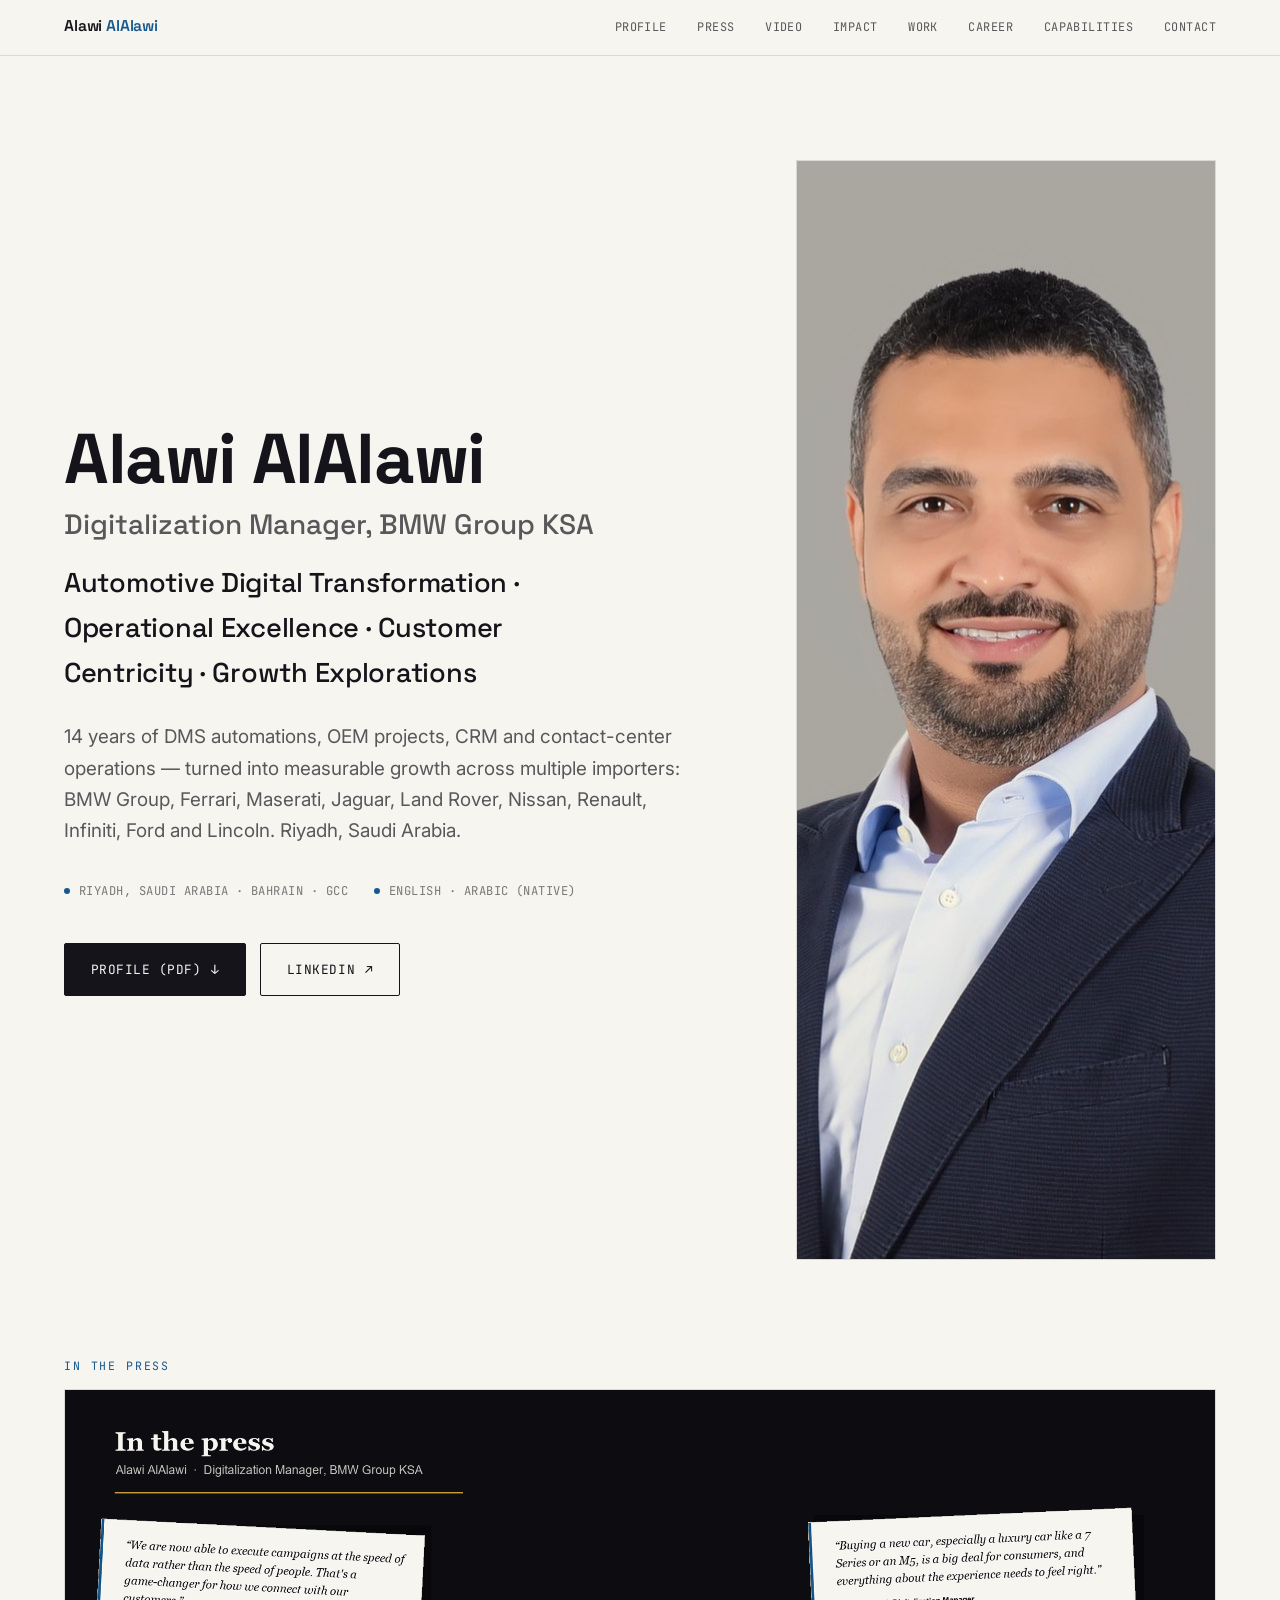
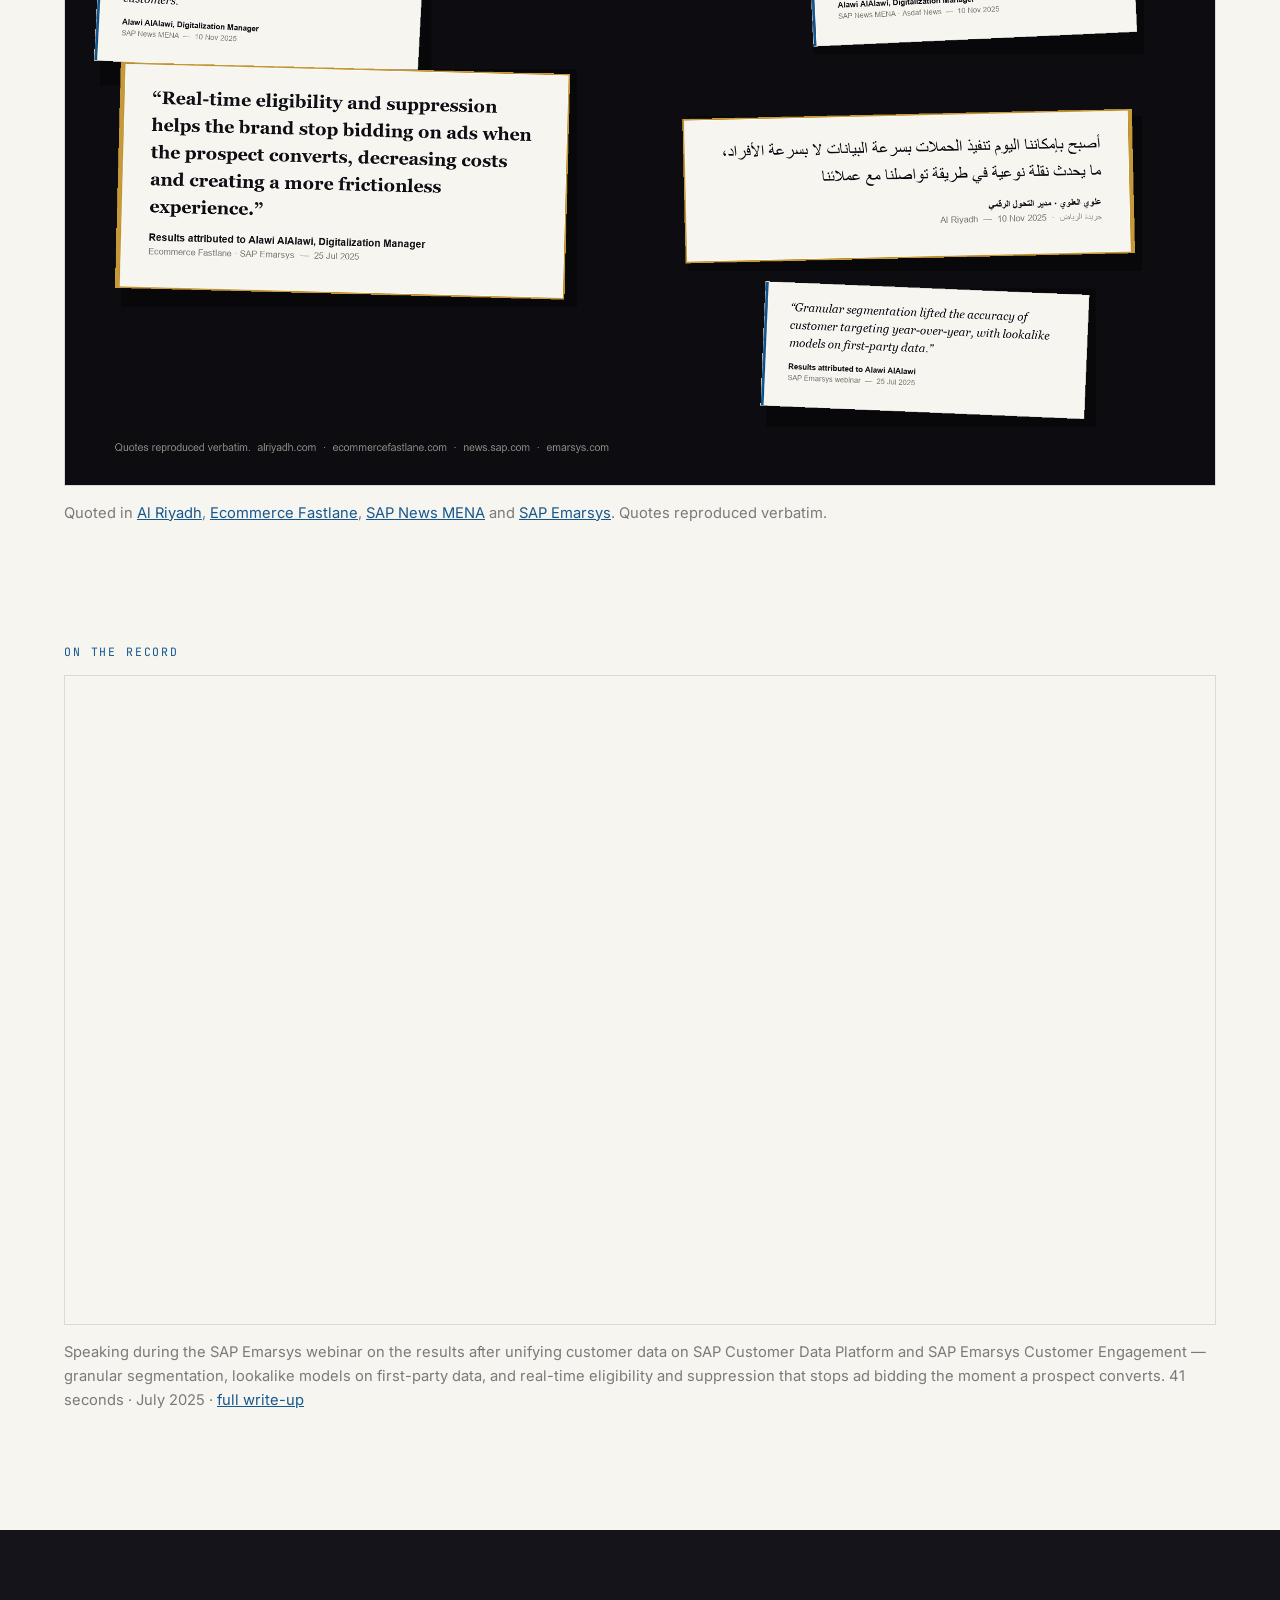
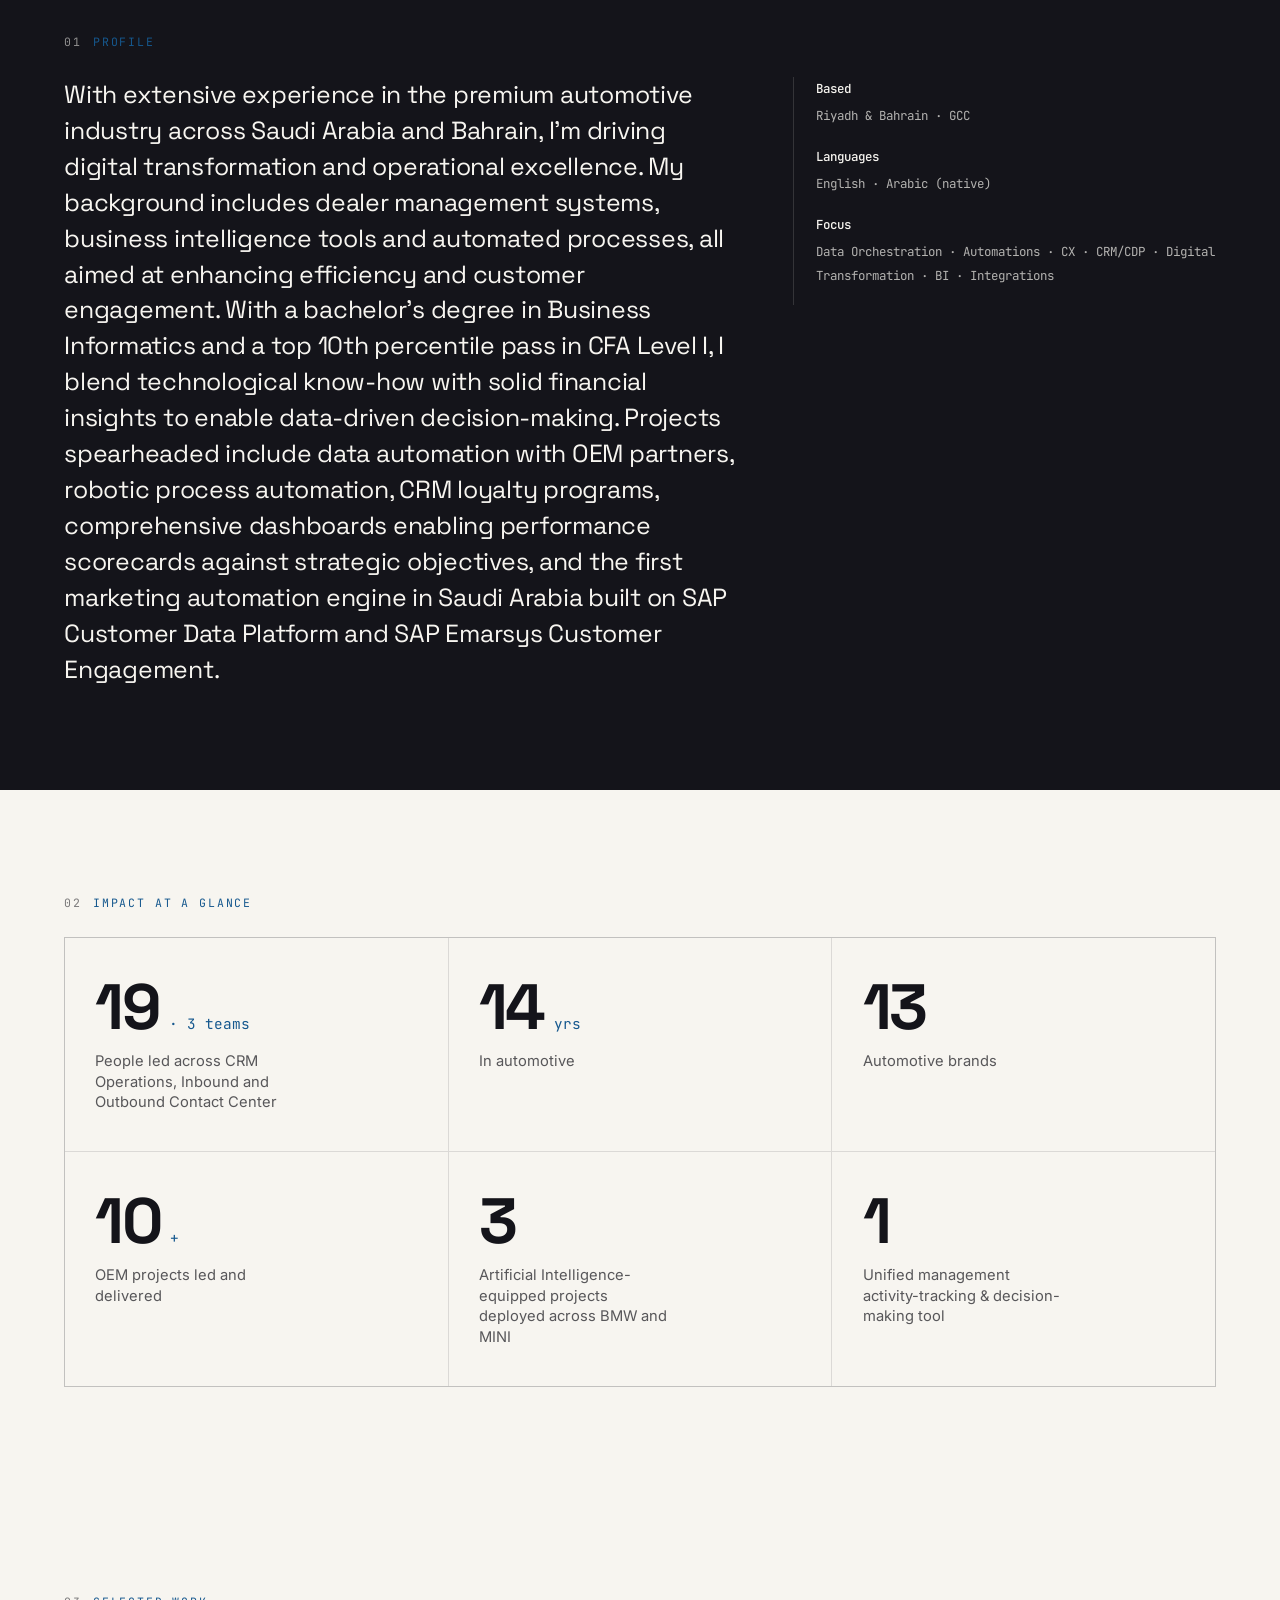
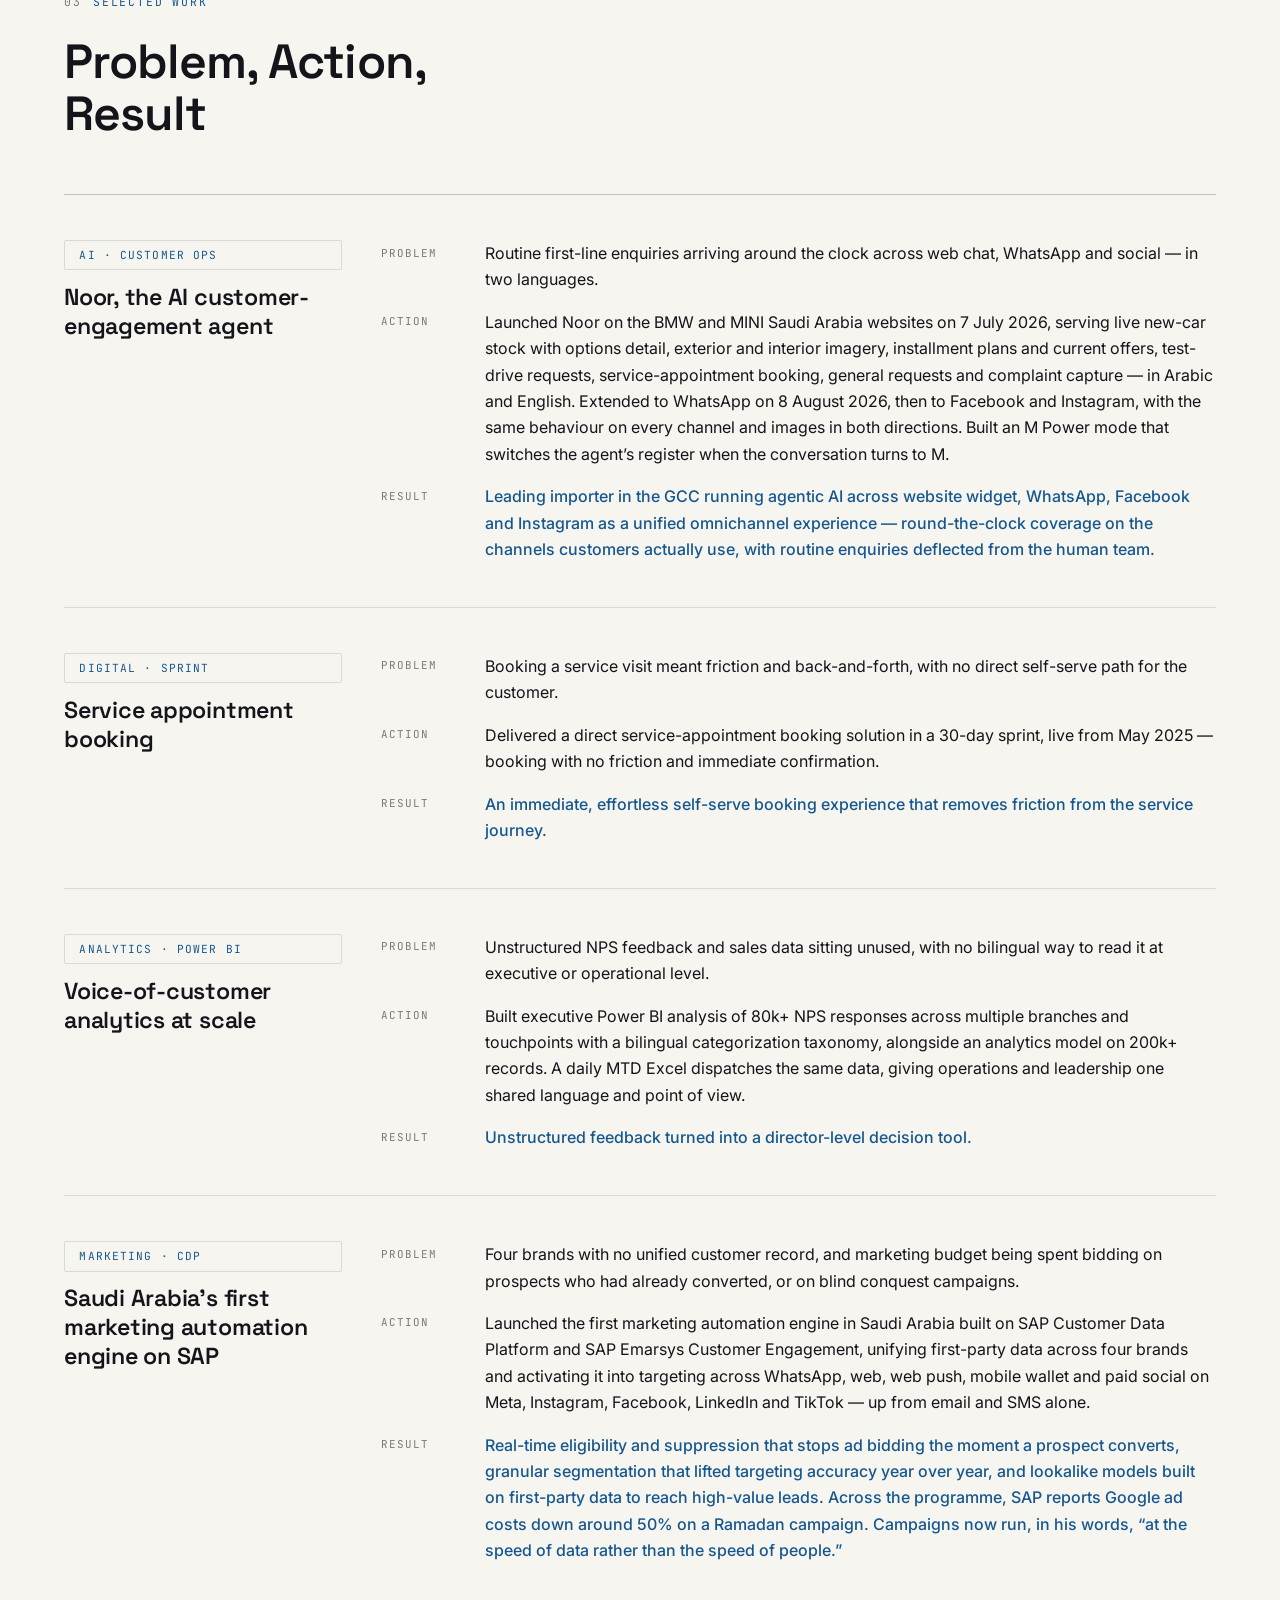
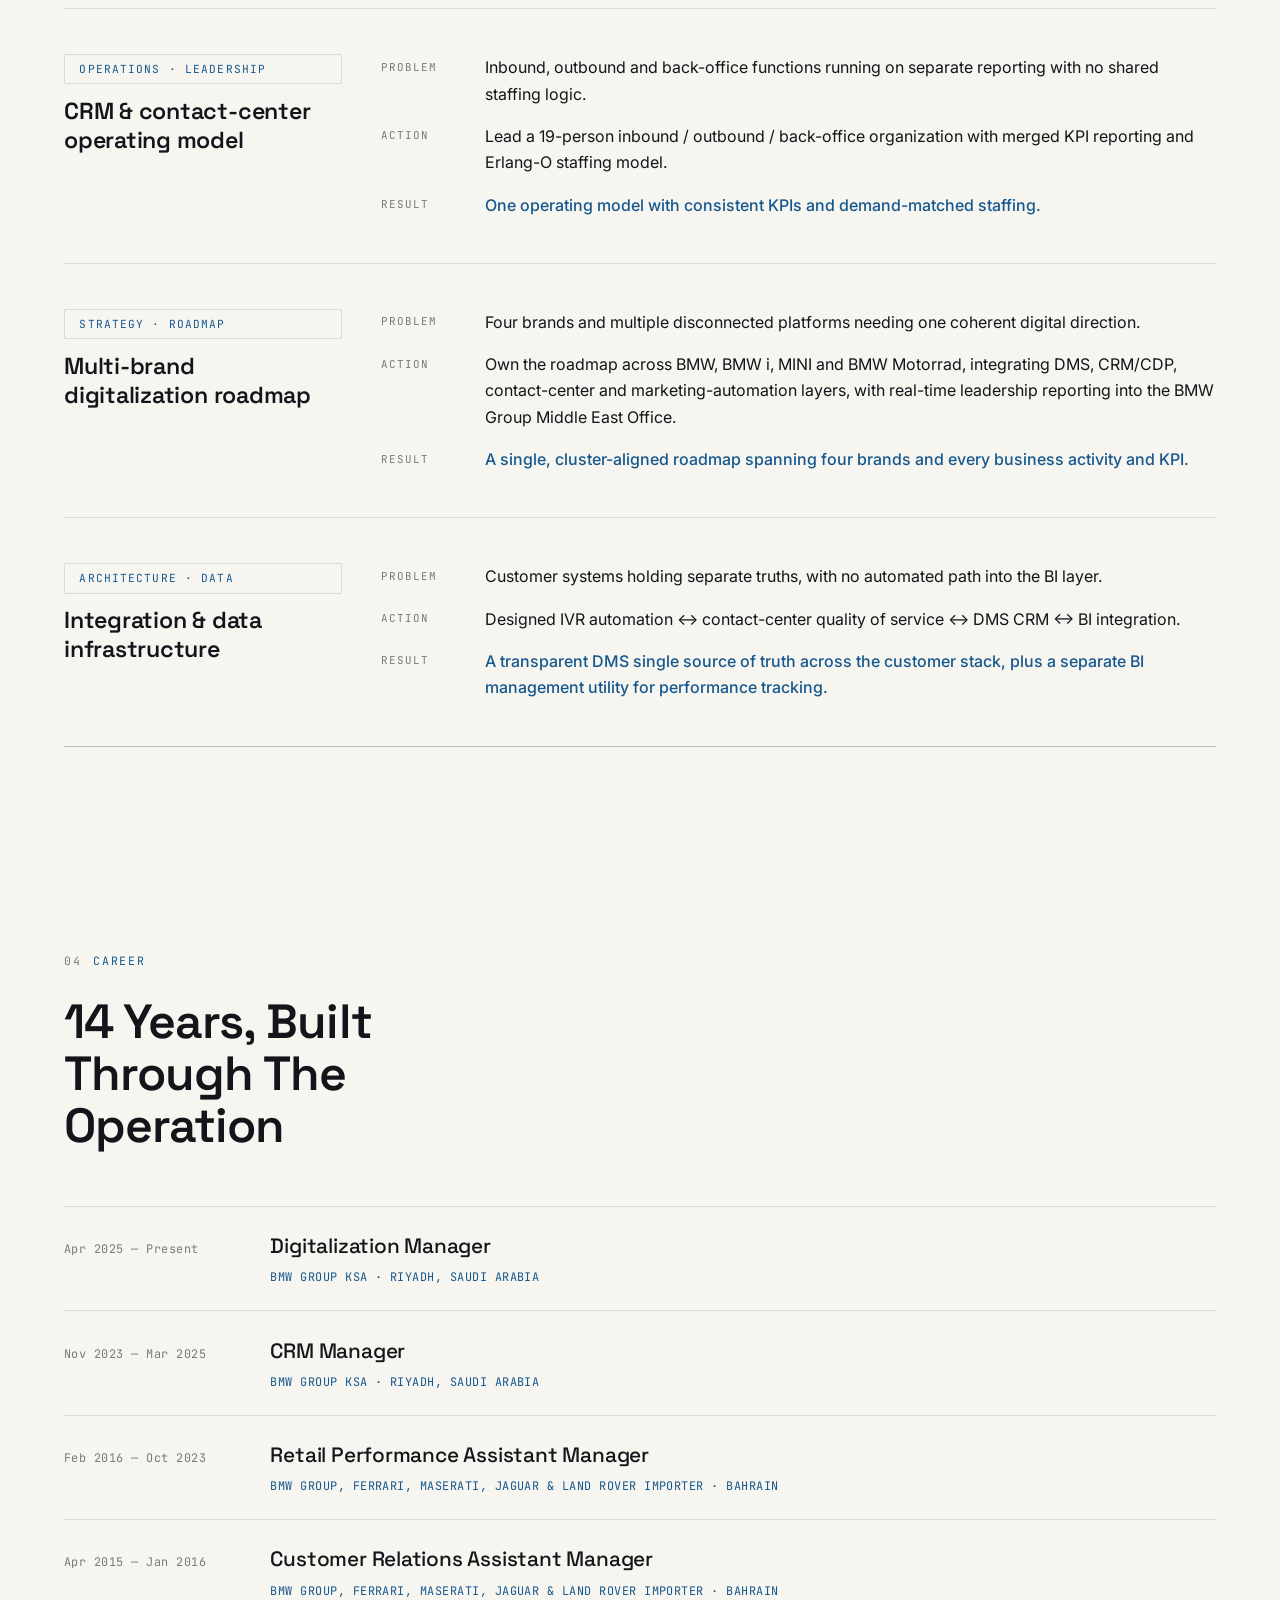
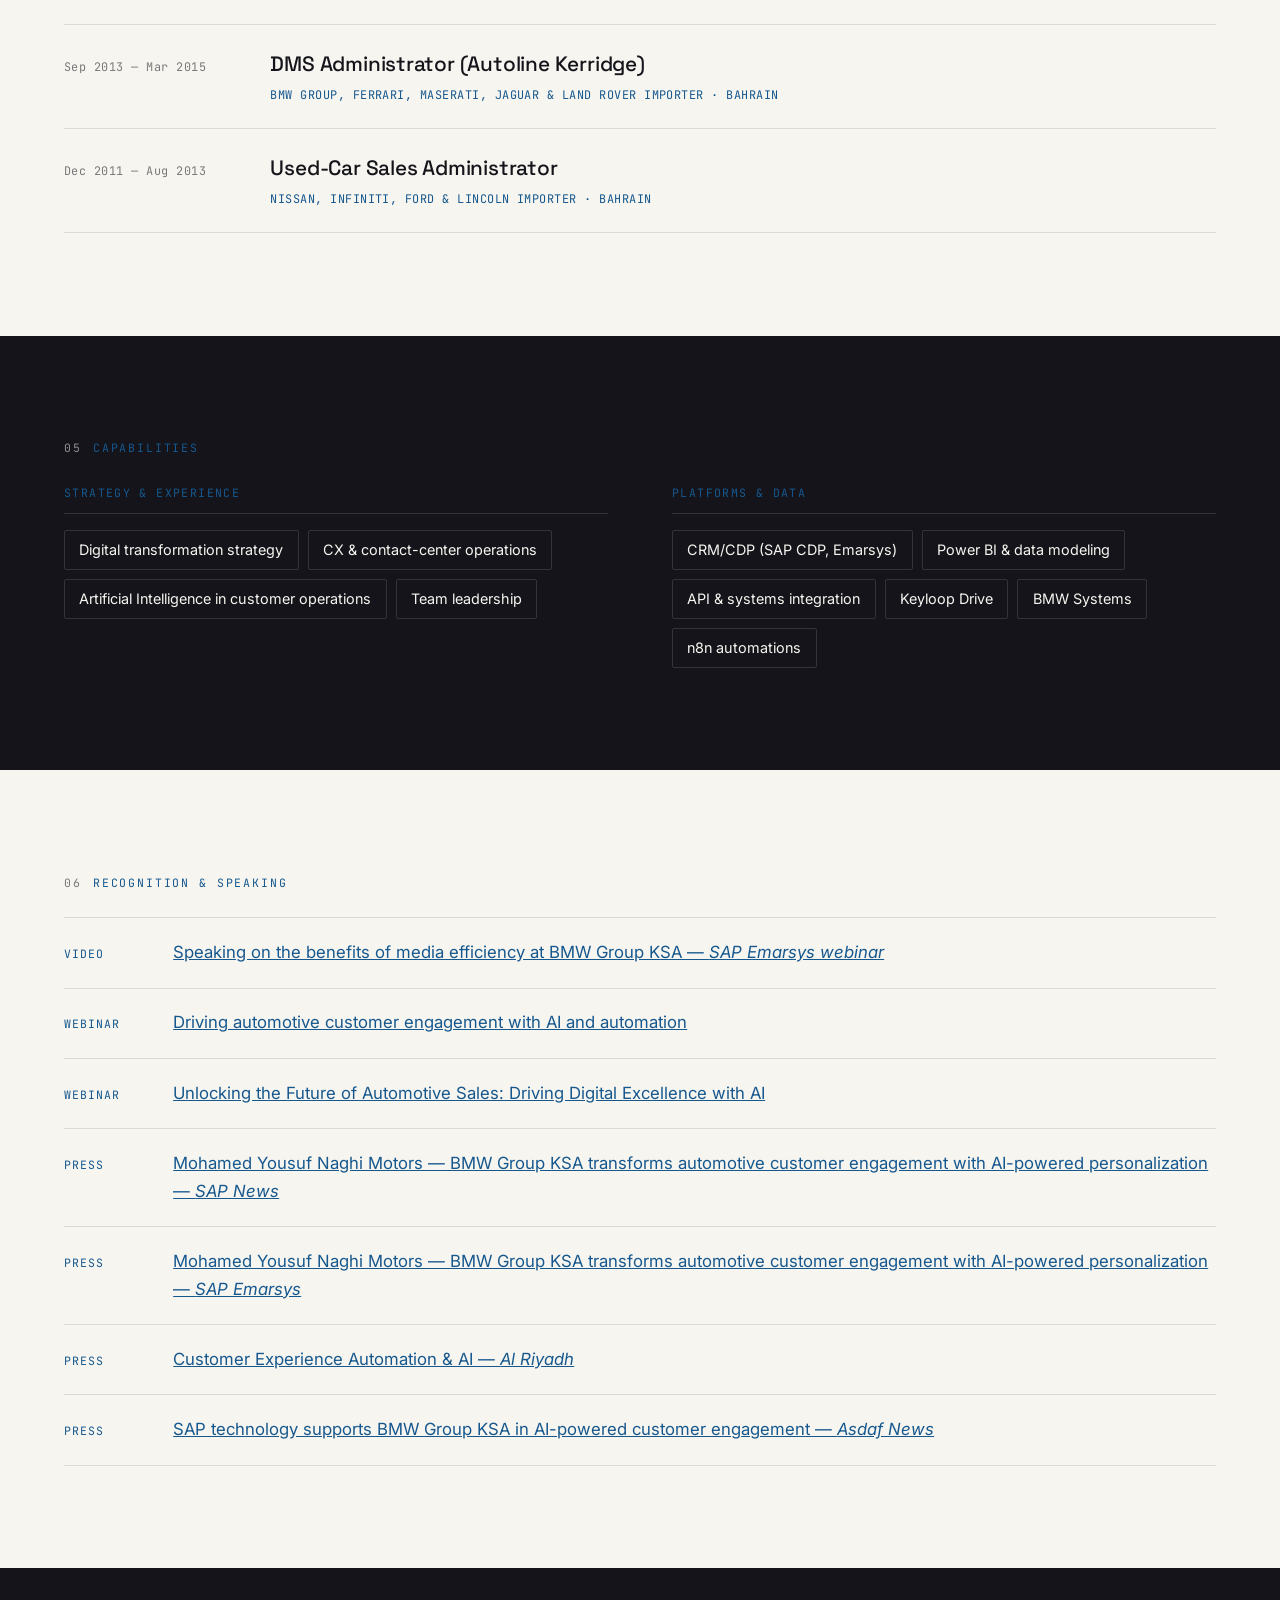
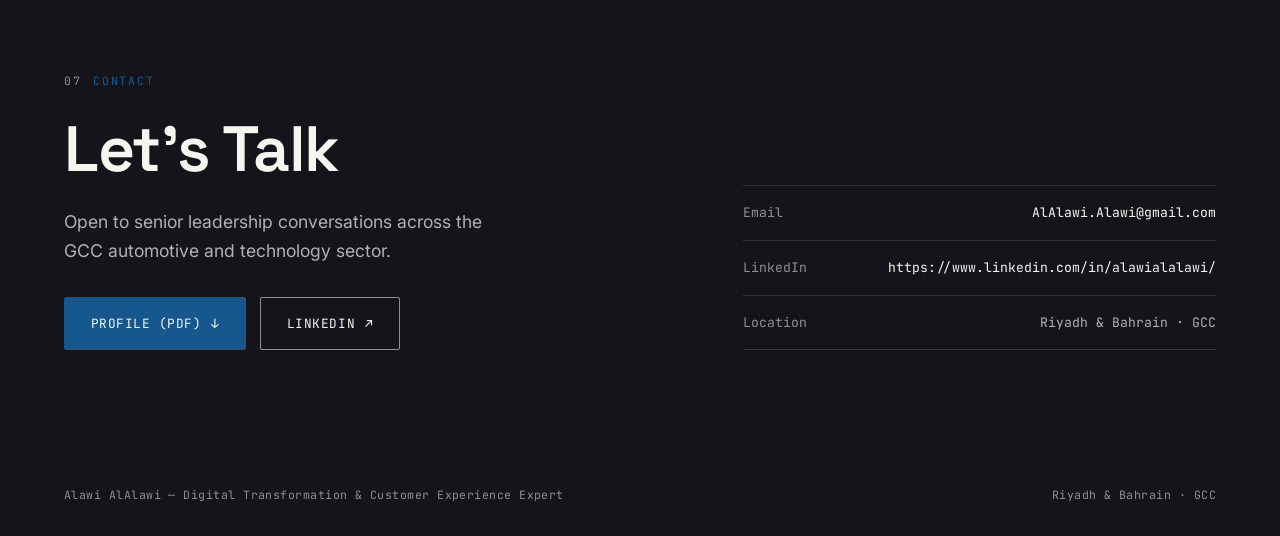
==== commit f7e1227f: "Publish site 2026-09-04" ====
--- a/index.html
+++ b/index.html
@@ -216,7 +216,7 @@
     --paper-70: rgba(247, 245, 240, 0.70);
     --paper-55: rgba(247, 245, 240, 0.55);
     --paper-14: rgba(247, 245, 240, 0.14);
-    --maxw: 1080px;
+    --maxw: 1320px;
     --pad: clamp(1.25rem, 5vw, 4.5rem);
     --sans: 'Inter', system-ui, -apple-system, sans-serif;
     --display: 'Space Grotesk', 'Inter', system-ui, sans-serif;
@@ -331,11 +331,35 @@
 
   /* ---- Hero ---- */
   .hero { padding-top: clamp(3rem, 9vw, 6.5rem); padding-bottom: clamp(3rem, 9vw, 6rem); }
+  /* Two columns on desktop so the hero fills the width and the face is the
+     first thing a recruiter sees. Collapses to one column below 900px, with
+     the portrait above the name. */
+  .hero-grid {
+    display: grid;
+    grid-template-columns: minmax(0, 1.35fr) minmax(0, 1fr);
+    gap: clamp(2rem, 5vw, 4.5rem);
+    align-items: center;
+  }
+  .hero-portrait {
+    width: 100%;
+    max-width: 420px;
+    aspect-ratio: 1 / 1;
+    object-fit: cover;
+    border: 1px solid var(--ink-12);
+    justify-self: end;
+  }
+  @media (max-width: 900px) {
+    .hero-grid { grid-template-columns: 1fr; gap: 2rem; }
+    .hero-portrait { max-width: 260px; justify-self: start; order: -1; }
+  }
+  /* Visual blocks run the full container; only prose stays capped. */
+  .media-wide { max-width: 100%; }
+  .prose-cap { max-width: 62ch; }
   .hero h1 {
     font-size: clamp(2.4rem, 6vw, 4.4rem);
     font-weight: 700;
     margin: 0 0 1.4rem;
-    max-width: 20ch;
+    max-width: 16ch;
     line-height: 1.04;
   }
   /* The role stays inside the h1 so the plain-text string reads
@@ -354,7 +378,7 @@
     font-weight: 500;
     font-size: clamp(1.15rem, 2.6vw, 1.7rem);
     letter-spacing: -0.01em;
-    max-width: 30ch;
+    max-width: 26ch;
     margin: 0 0 1.6rem;
     color: var(--ink);
   }
@@ -651,6 +675,8 @@
 
 <!-- 1. HERO -->
 <header class="hero wrap" id="top">
+<div class="hero-grid">
+<div>
   <h1>Alawi AlAlawi<span class="role">Digitalization Manager, BMW Group KSA</span></h1>
   <p class="headline">Automotive Digital Transformation &middot; Operational Excellence &middot; Customer Centricity &middot; Growth Explorations</p>
   <p class="value">14 years of DMS automations, OEM projects, CRM and contact-center operations — turned into measurable growth across multiple importers: BMW Group, Ferrari, Maserati, Jaguar, Land Rover, Nissan, Renault, Infiniti, Ford and Lincoln. Riyadh, Saudi Arabia.</p>
@@ -662,11 +688,16 @@
     <a class="btn btn-primary" href="assets/alawi-alalawi-profile.pdf">Profile (PDF) <span class="arrow">↓</span></a>
     <a class="btn btn-ghost" href="https://www.linkedin.com/in/alawialalawi/" target="_blank" rel="noopener">LinkedIn <span class="arrow">↗</span></a>
   </div>
+</div>
+<img class="hero-portrait" src="assets/headshot.jpg"
+     alt="Alawi AlAlawi, Digitalization Manager at BMW Group KSA, Riyadh"
+     width="1100" height="1100" loading="eager" decoding="async" />
+</div>
 </header>
 
 <!-- FEATURED: PRESS -->
 <section class="wrap" id="press" style="padding-top:0;">
-  <div style="max-width:46rem;">
+  <div class="media-wide">
     <p class="eyebrow" style="margin-bottom:0.9rem;">In the press</p>
     <img src="assets/press-montage.png" alt="Press quotes from Alawi AlAlawi, Digitalization Manager at BMW Group KSA: Al Riyadh, Ecommerce Fastlane, SAP News MENA and SAP Emarsys, on executing campaigns at the speed of data, real-time eligibility and suppression, and granular segmentation."
          width="2200" height="1330" loading="eager" decoding="async"
@@ -677,7 +708,7 @@
 
 <!-- FEATURED: ON THE RECORD -->
 <section class="wrap" id="onrecord" style="padding-top:0;">
-  <div style="max-width:46rem;">
+  <div class="media-wide">
     <p class="eyebrow" style="margin-bottom:0.9rem;">On the record</p>
     <div style="position:relative;padding-bottom:56.25%;height:0;overflow:hidden;border:1px solid var(--ink-12);">
       <iframe src="https://fast.wistia.net/embed/iframe/lsow2s6fc0?videoFoam=false"
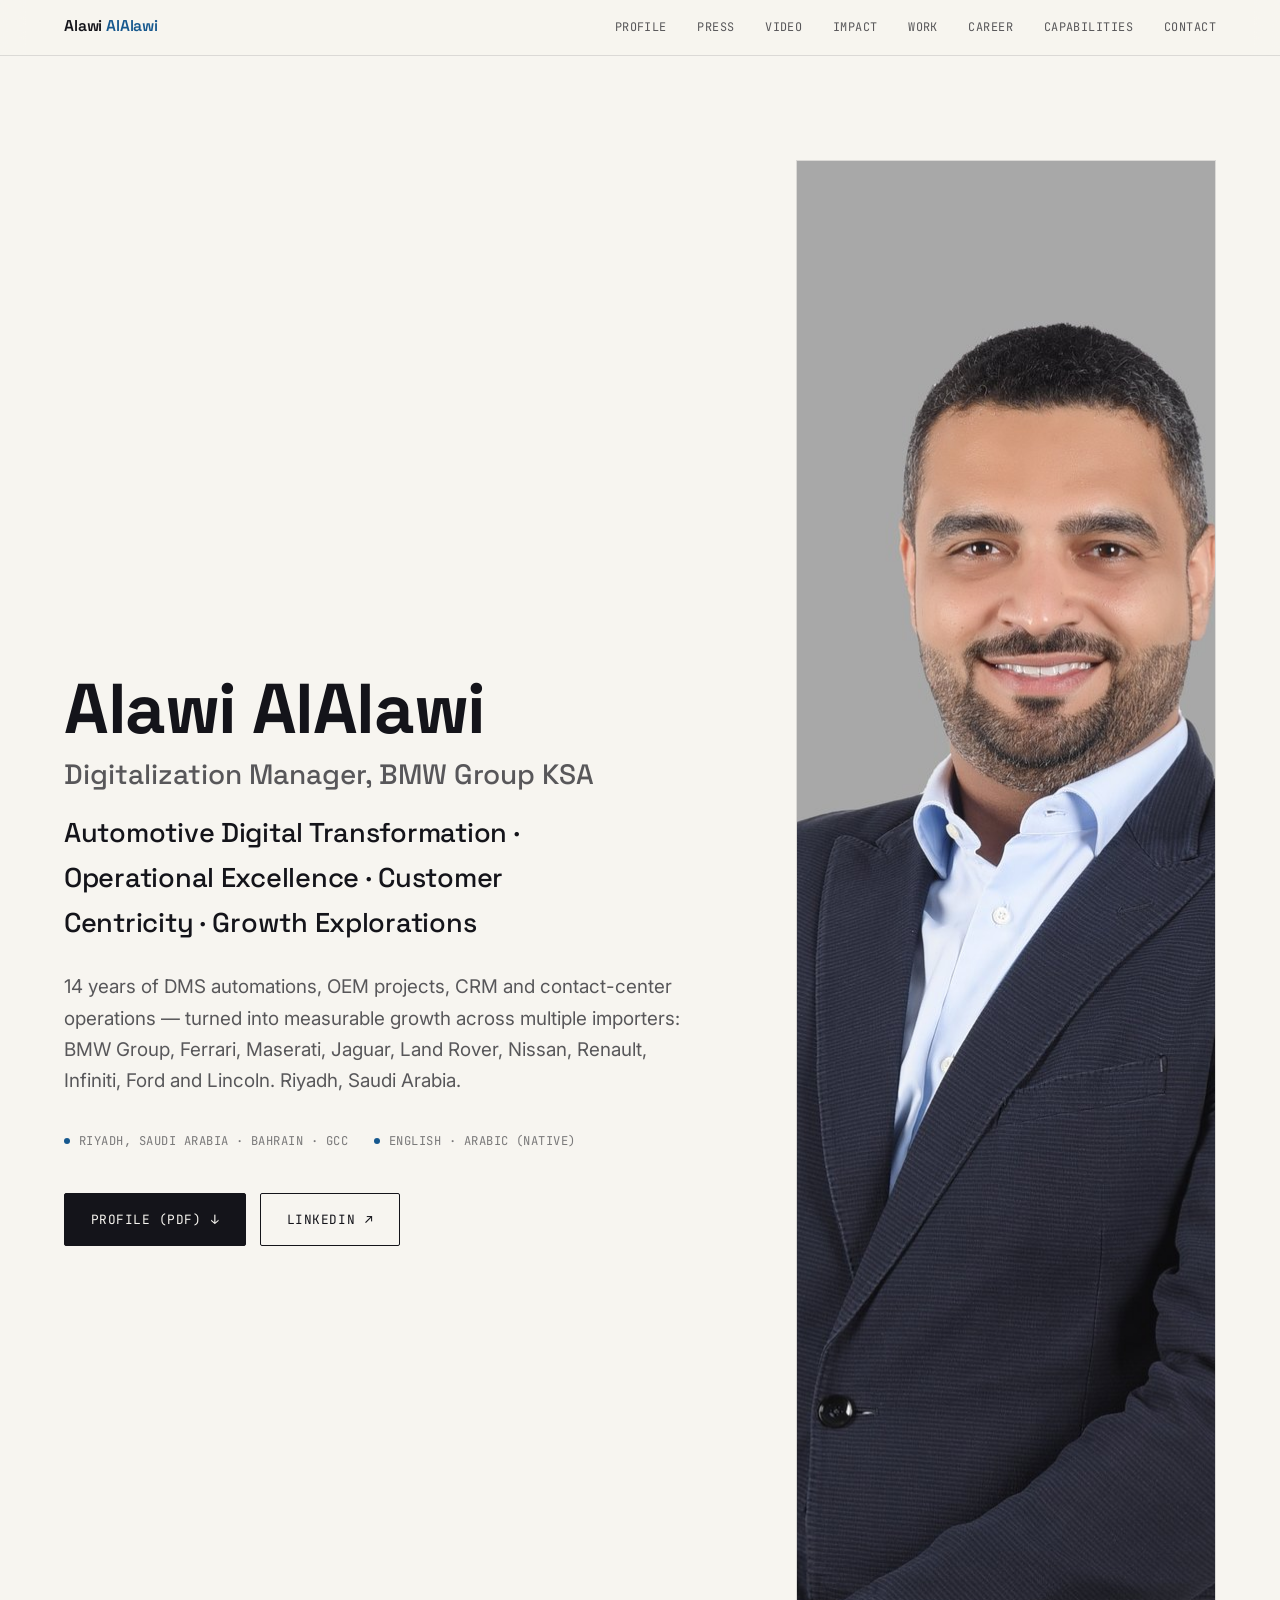
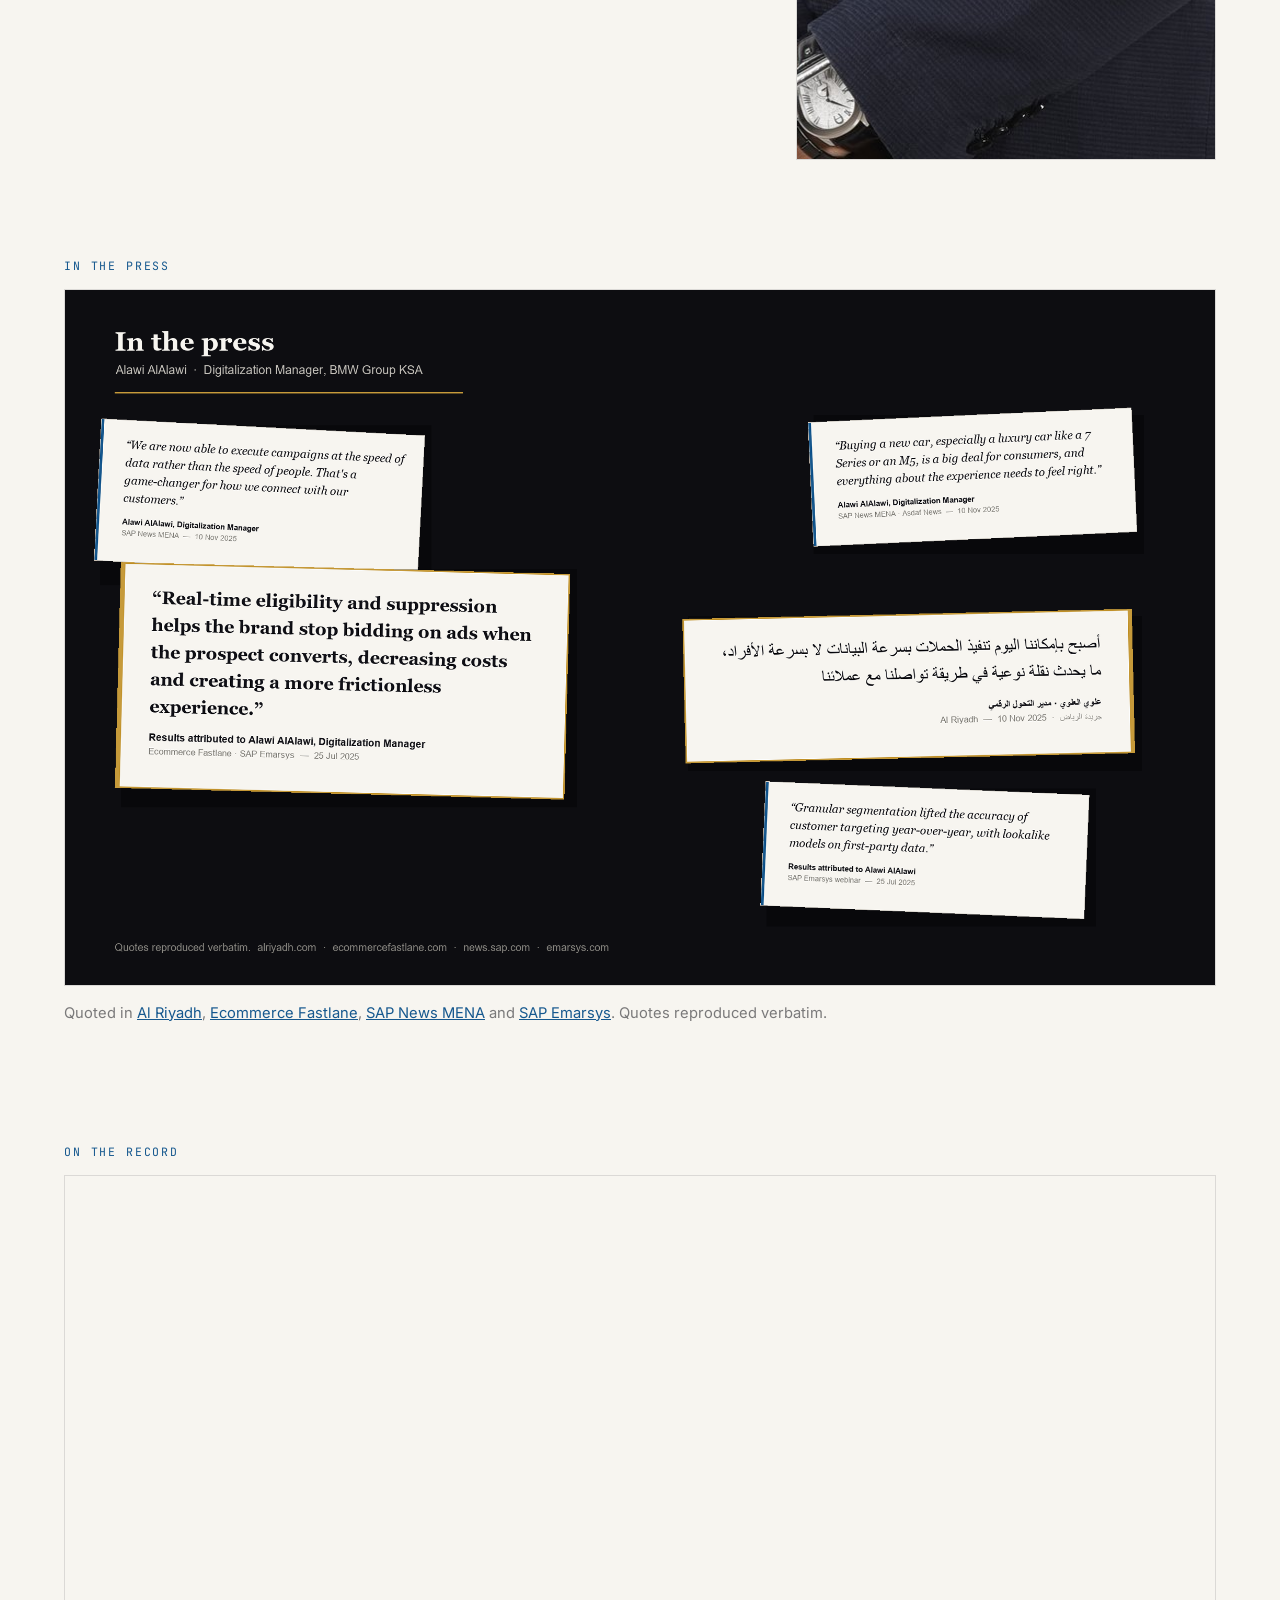
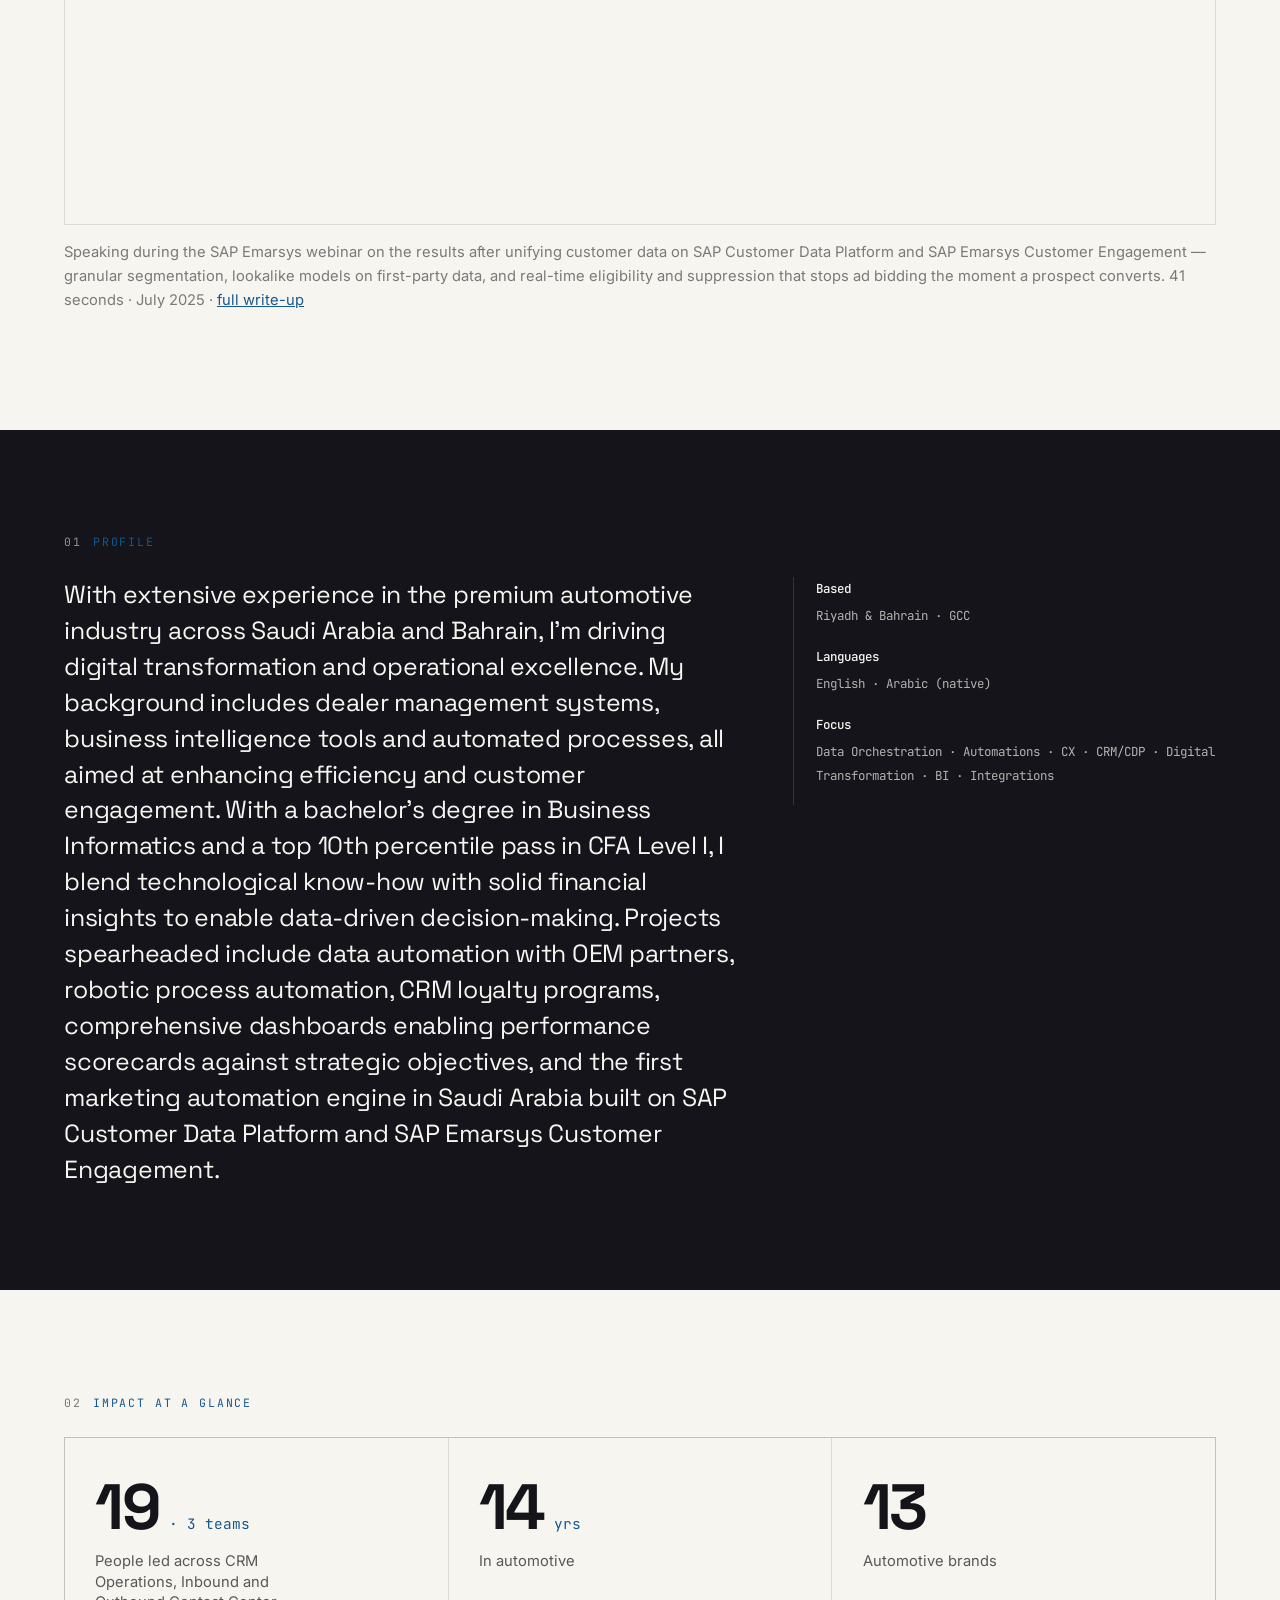
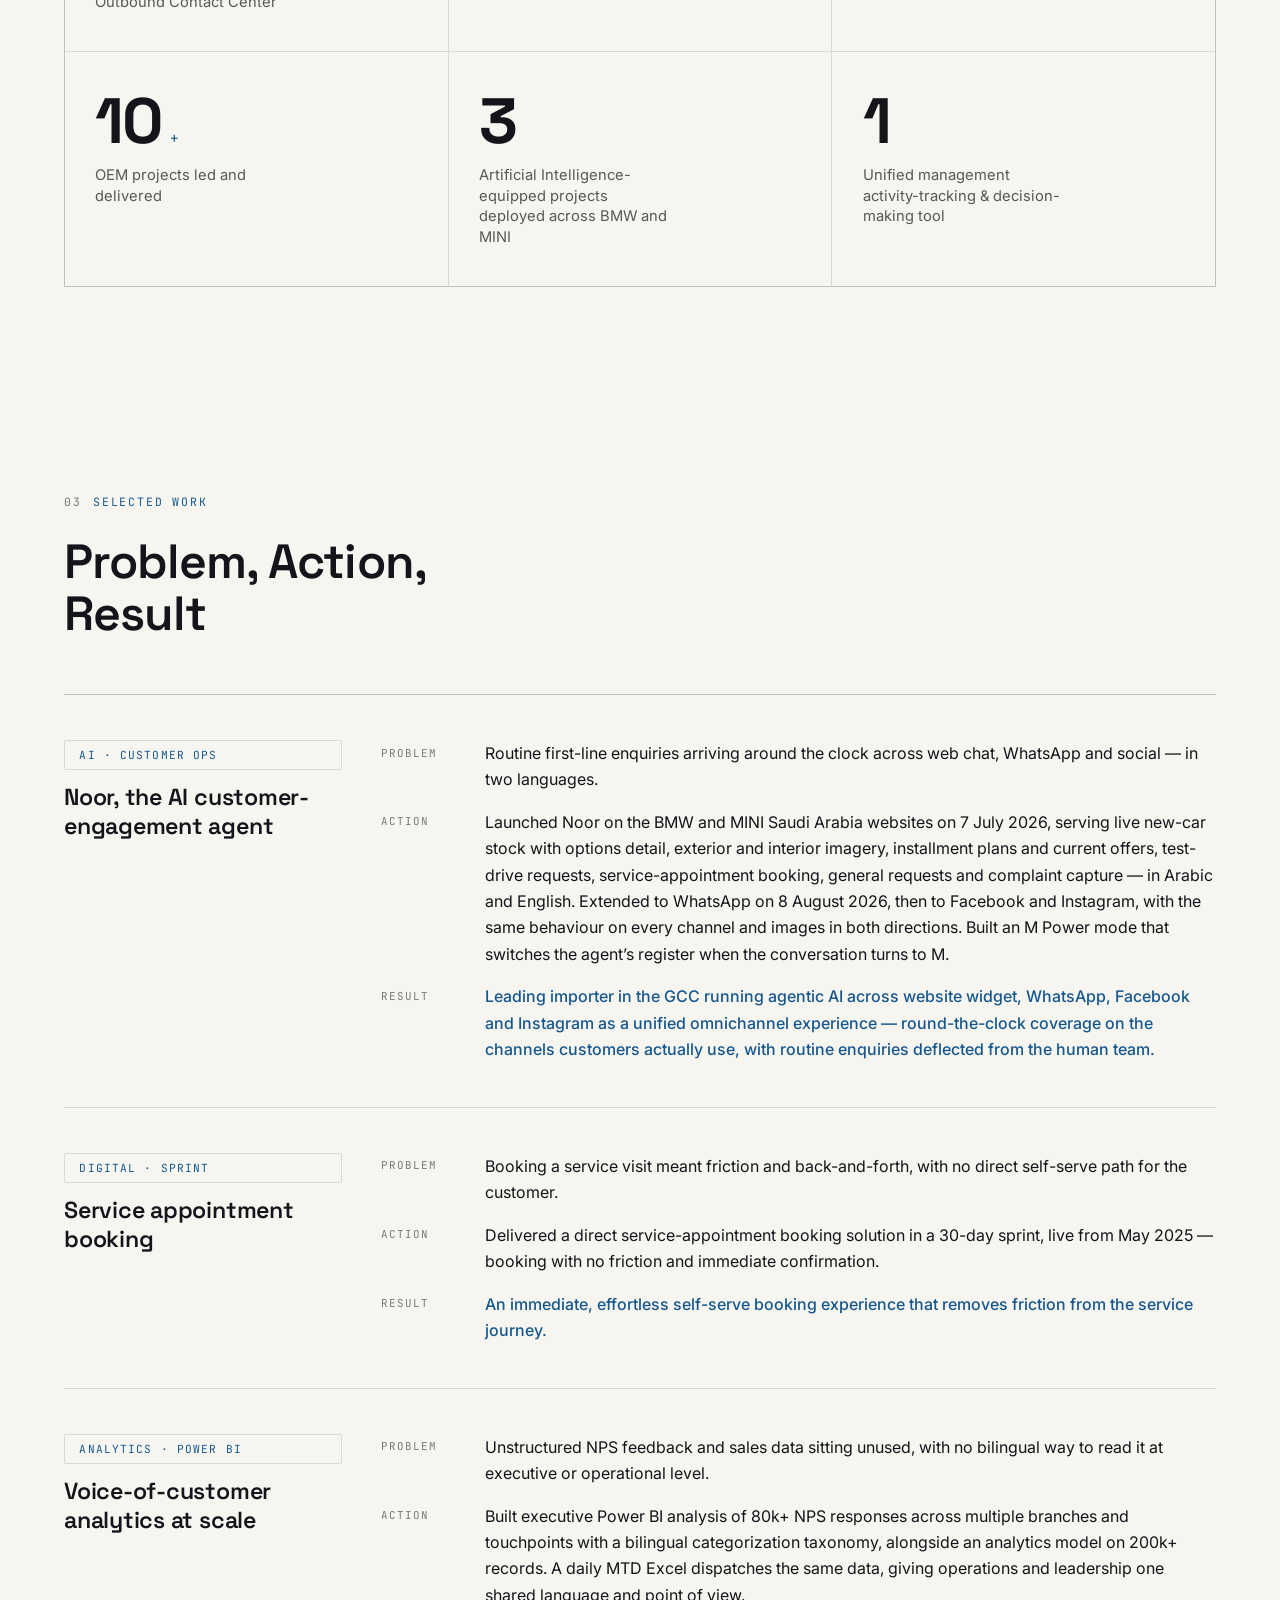
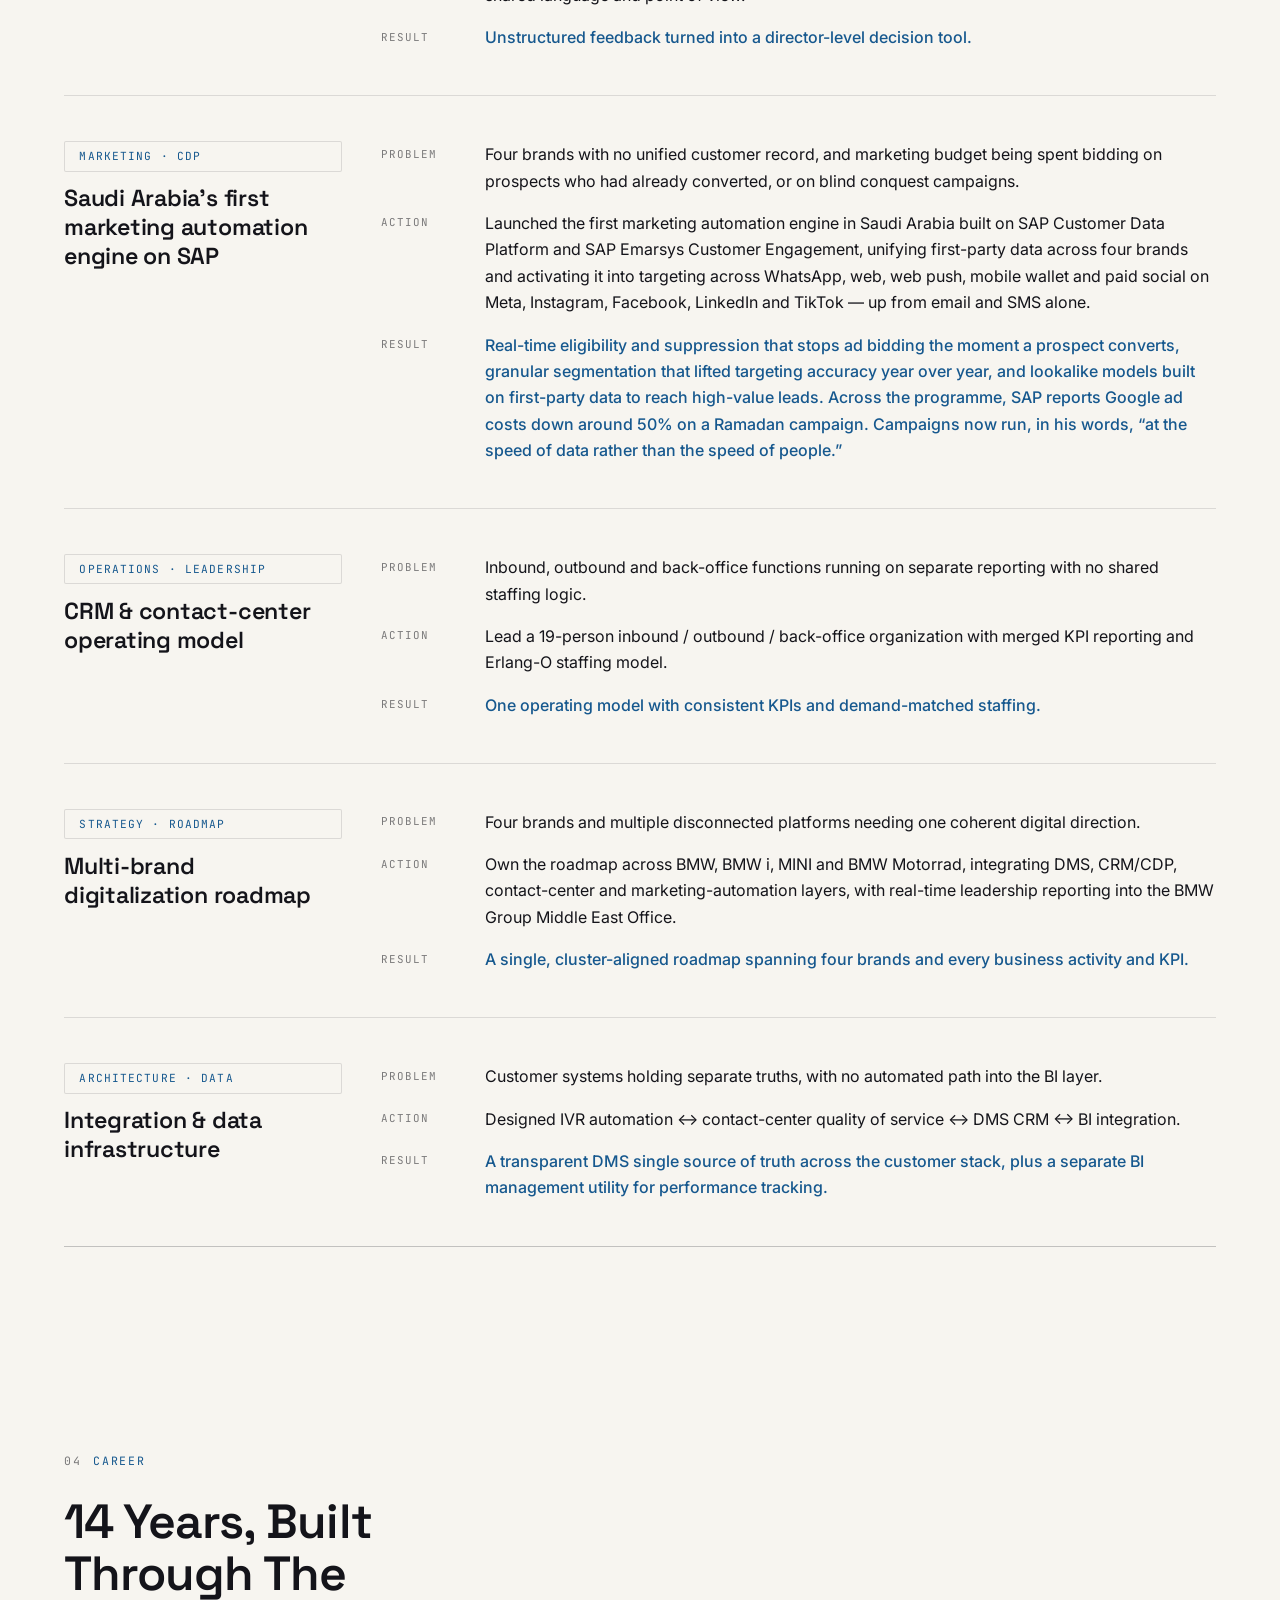
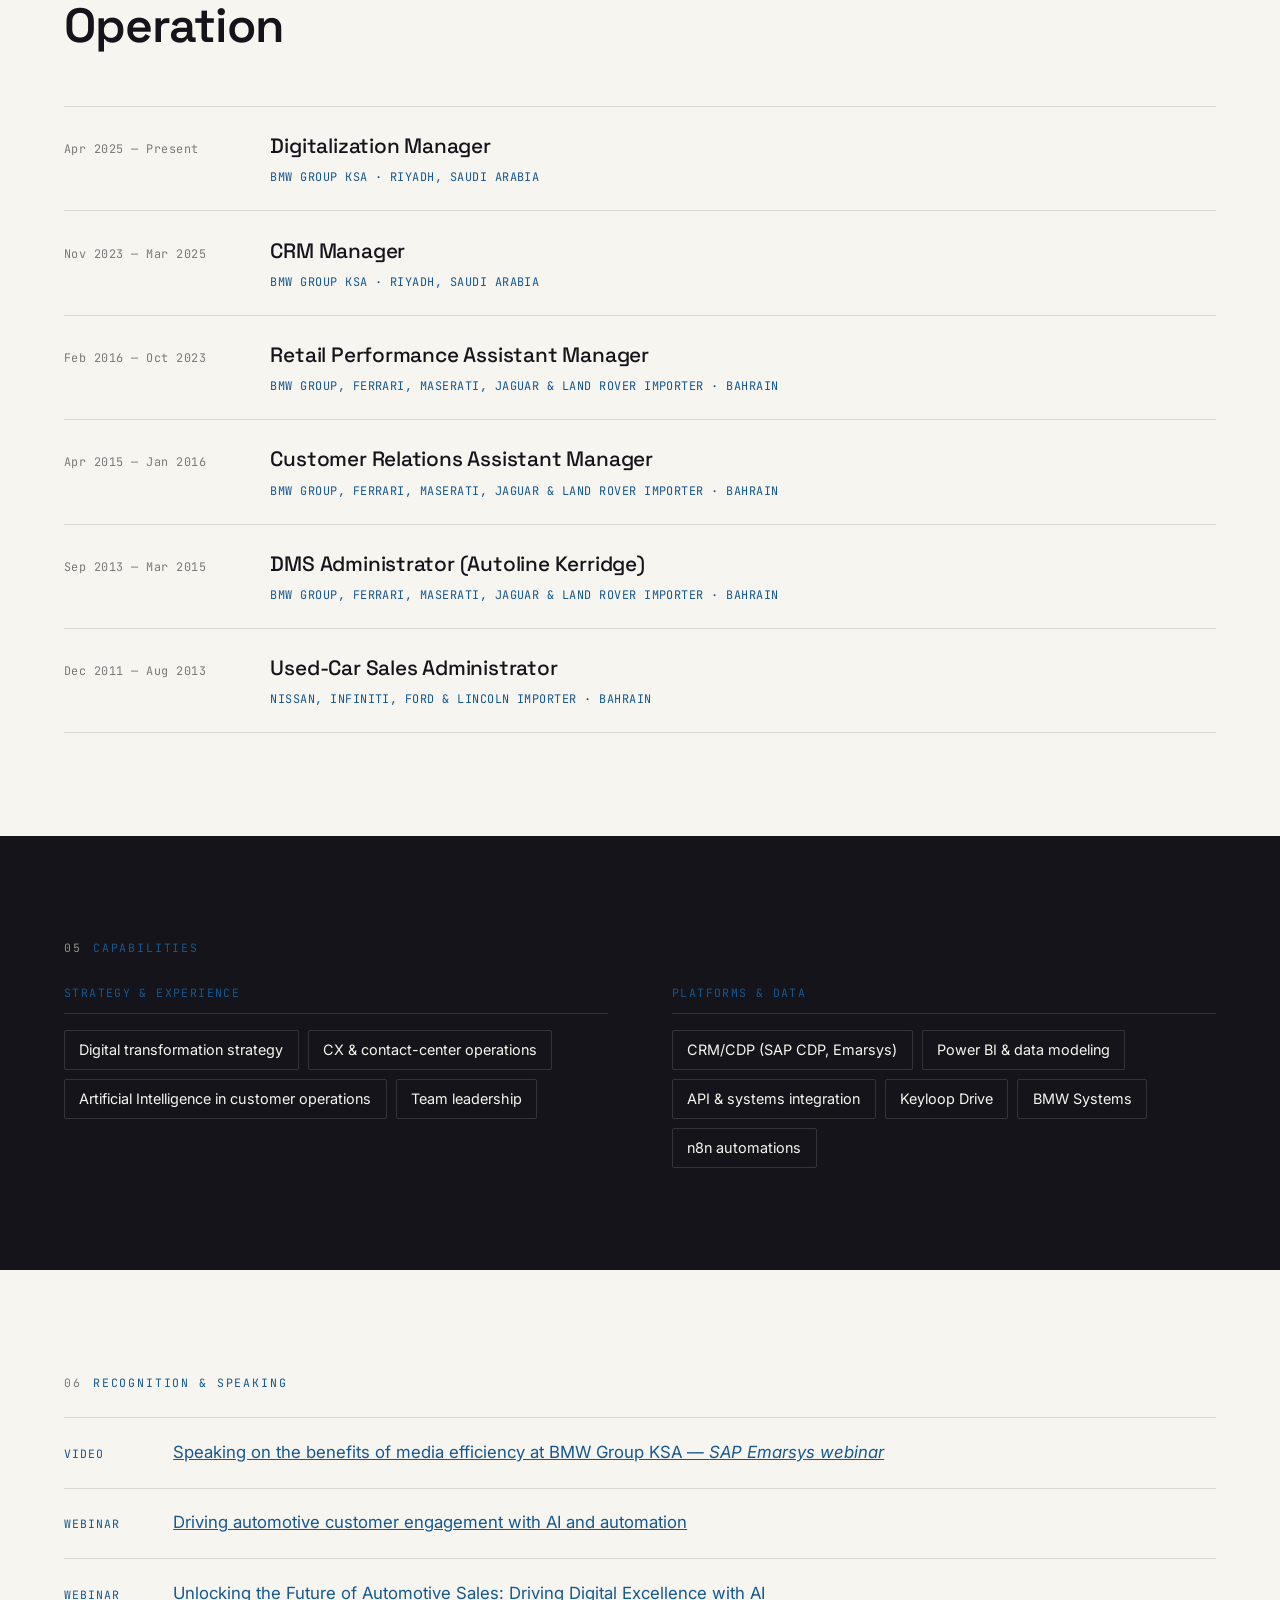
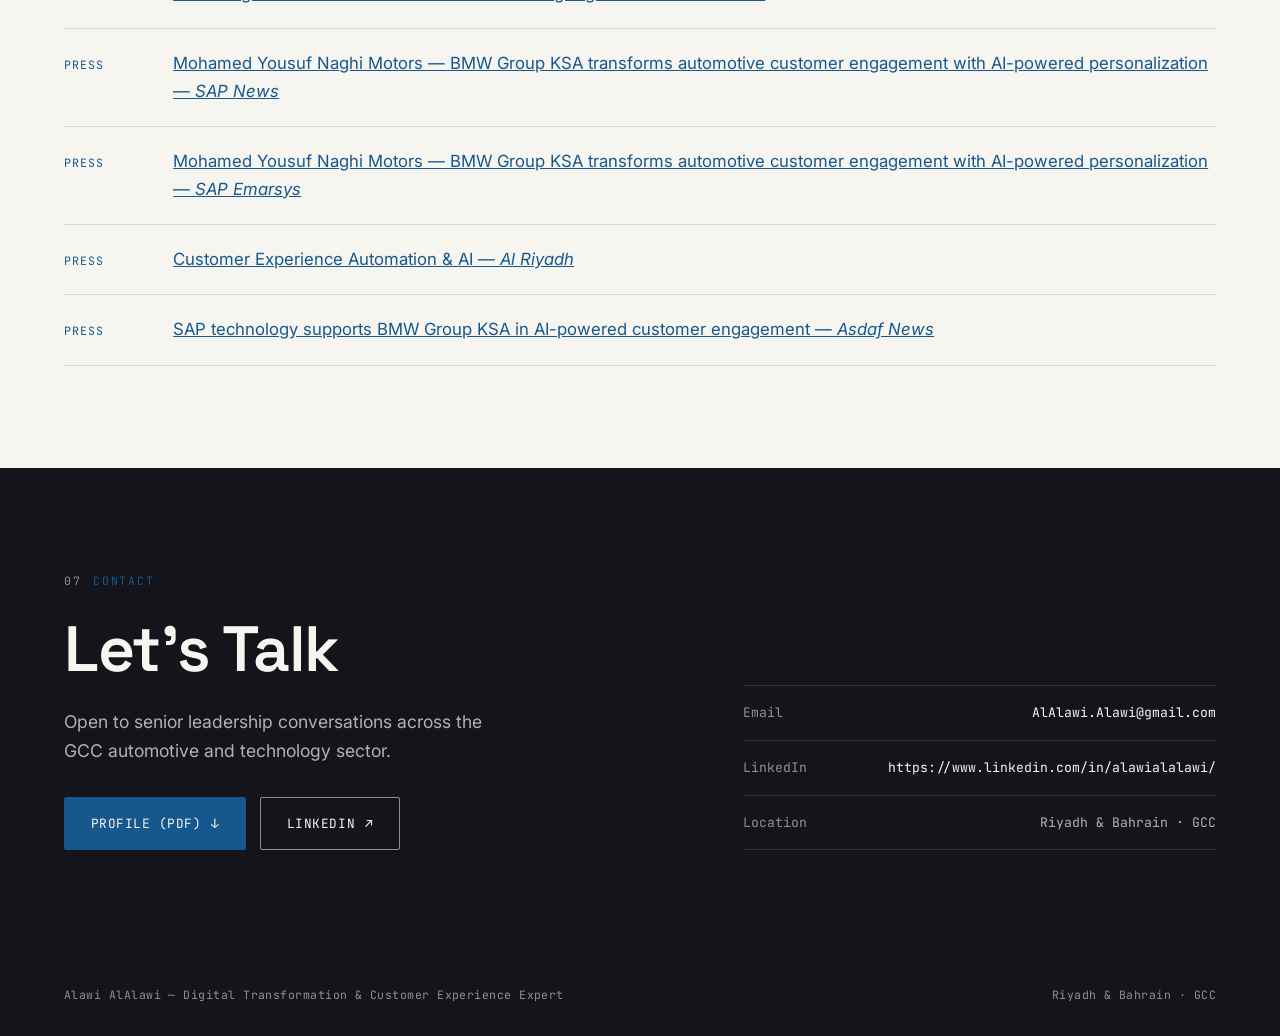
==== commit 67164adb: "Publish site 2026-09-04" ====
--- a/index.html
+++ b/index.html
@@ -343,7 +343,7 @@
   .hero-portrait {
     width: 100%;
     max-width: 420px;
-    aspect-ratio: 1 / 1;
+    aspect-ratio: 3 / 4;
     object-fit: cover;
     border: 1px solid var(--ink-12);
     justify-self: end;
@@ -691,7 +691,7 @@
 </div>
 <img class="hero-portrait" src="assets/headshot.jpg"
      alt="Alawi AlAlawi, Digitalization Manager at BMW Group KSA, Riyadh"
-     width="1100" height="1100" loading="eager" decoding="async" />
+     width="1200" height="1600" loading="eager" decoding="async" />
 </div>
 </header>
 
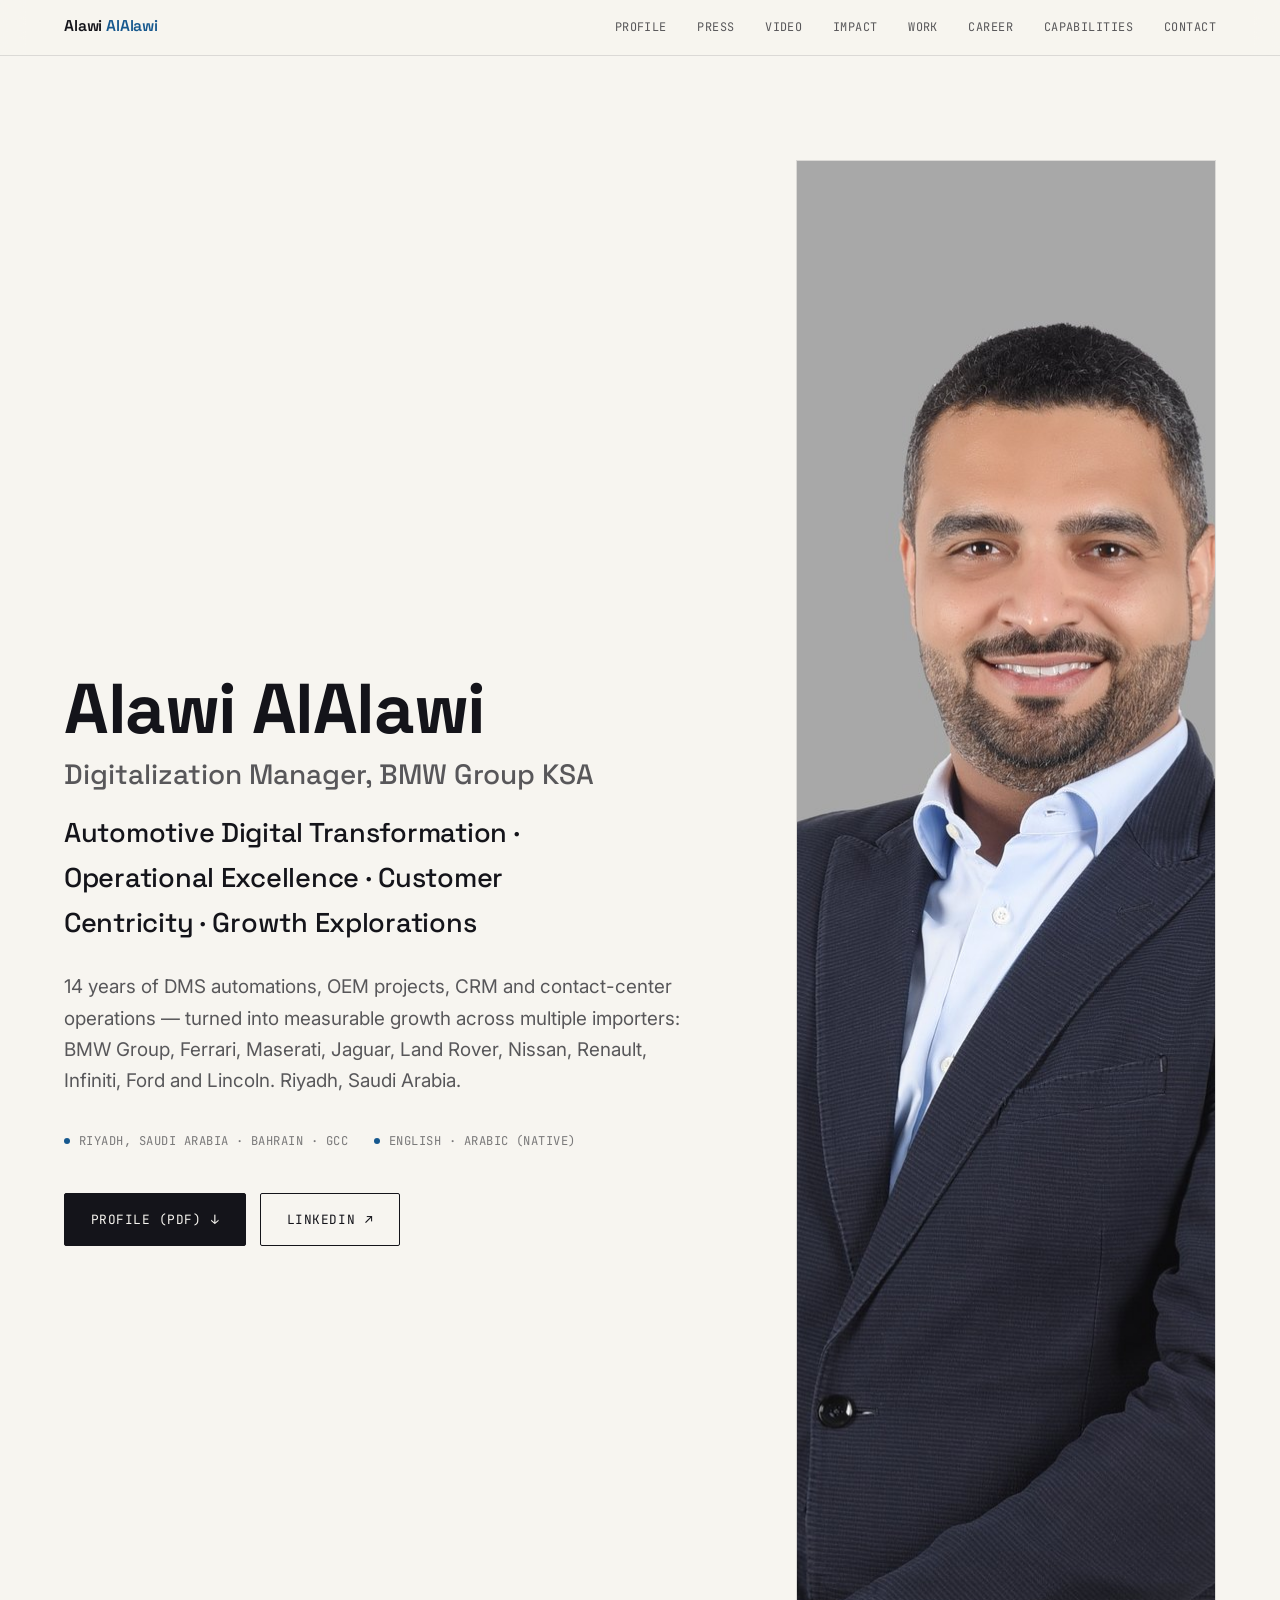
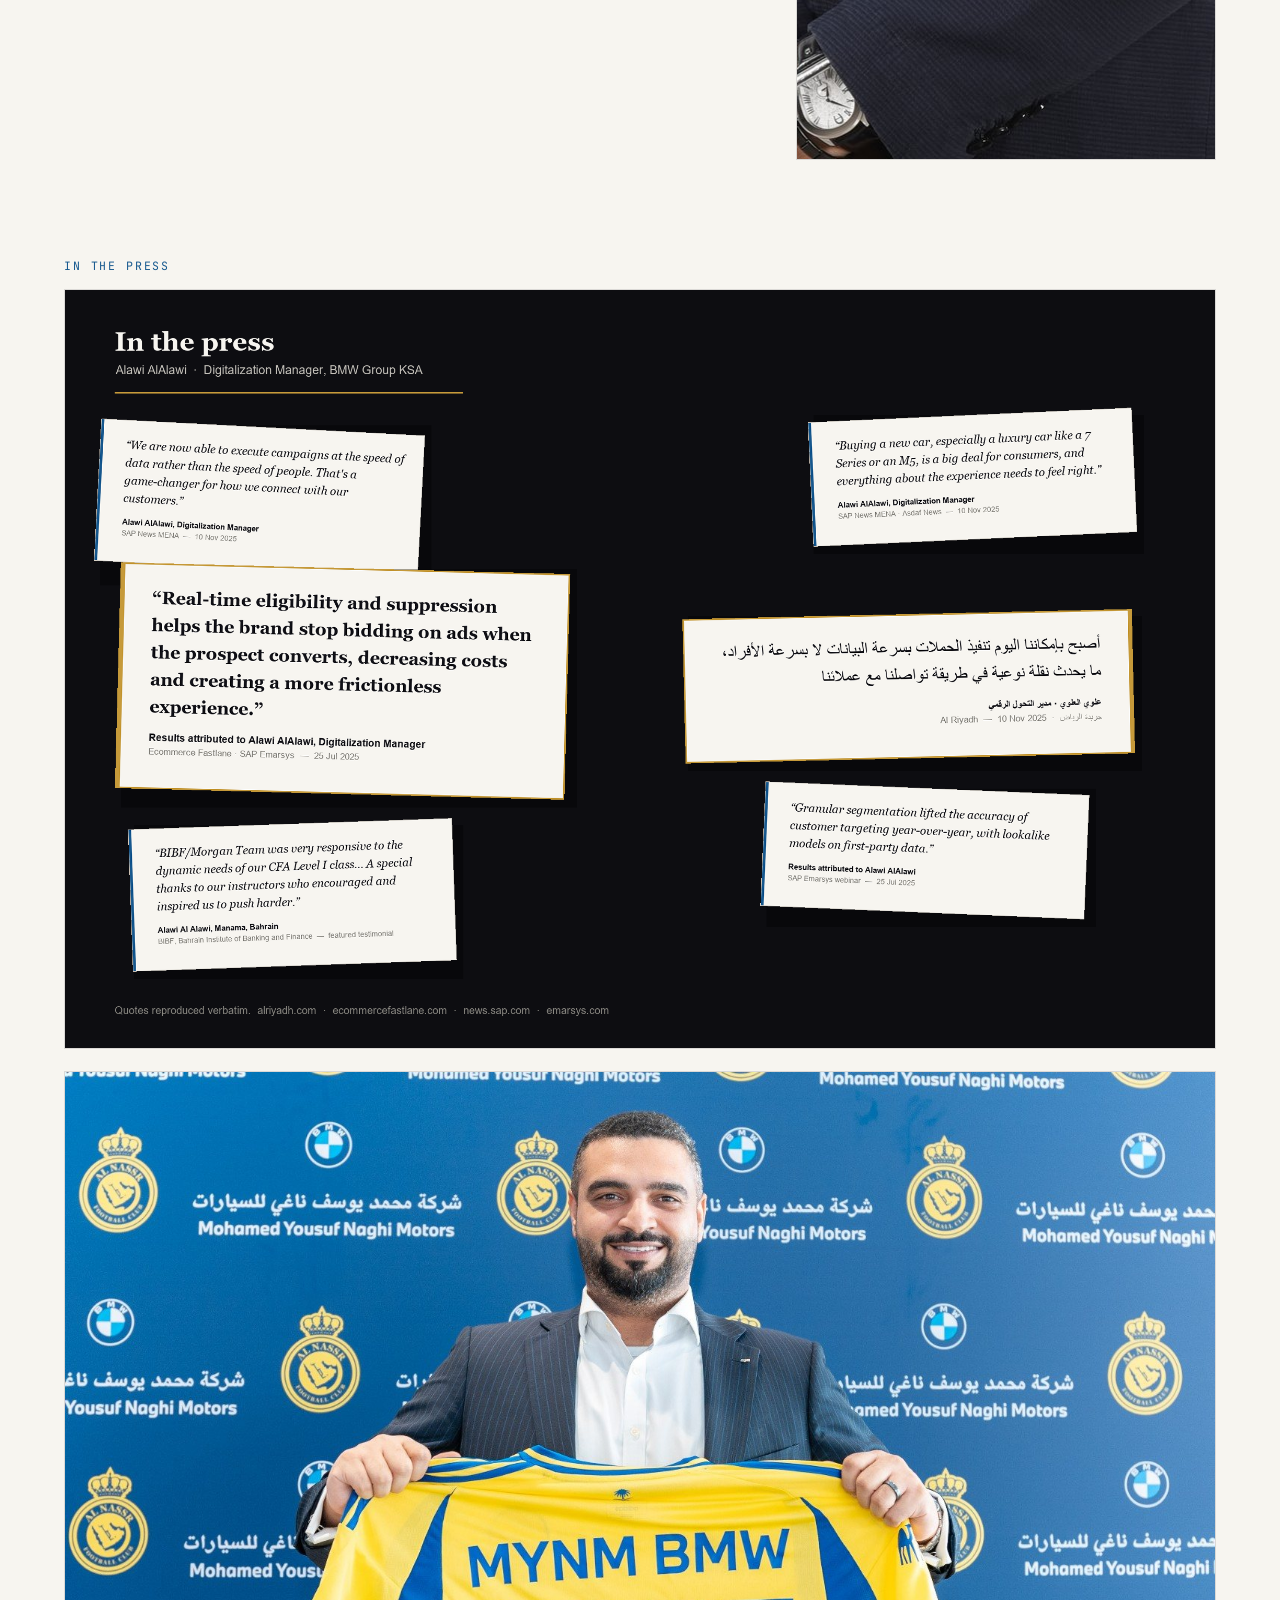
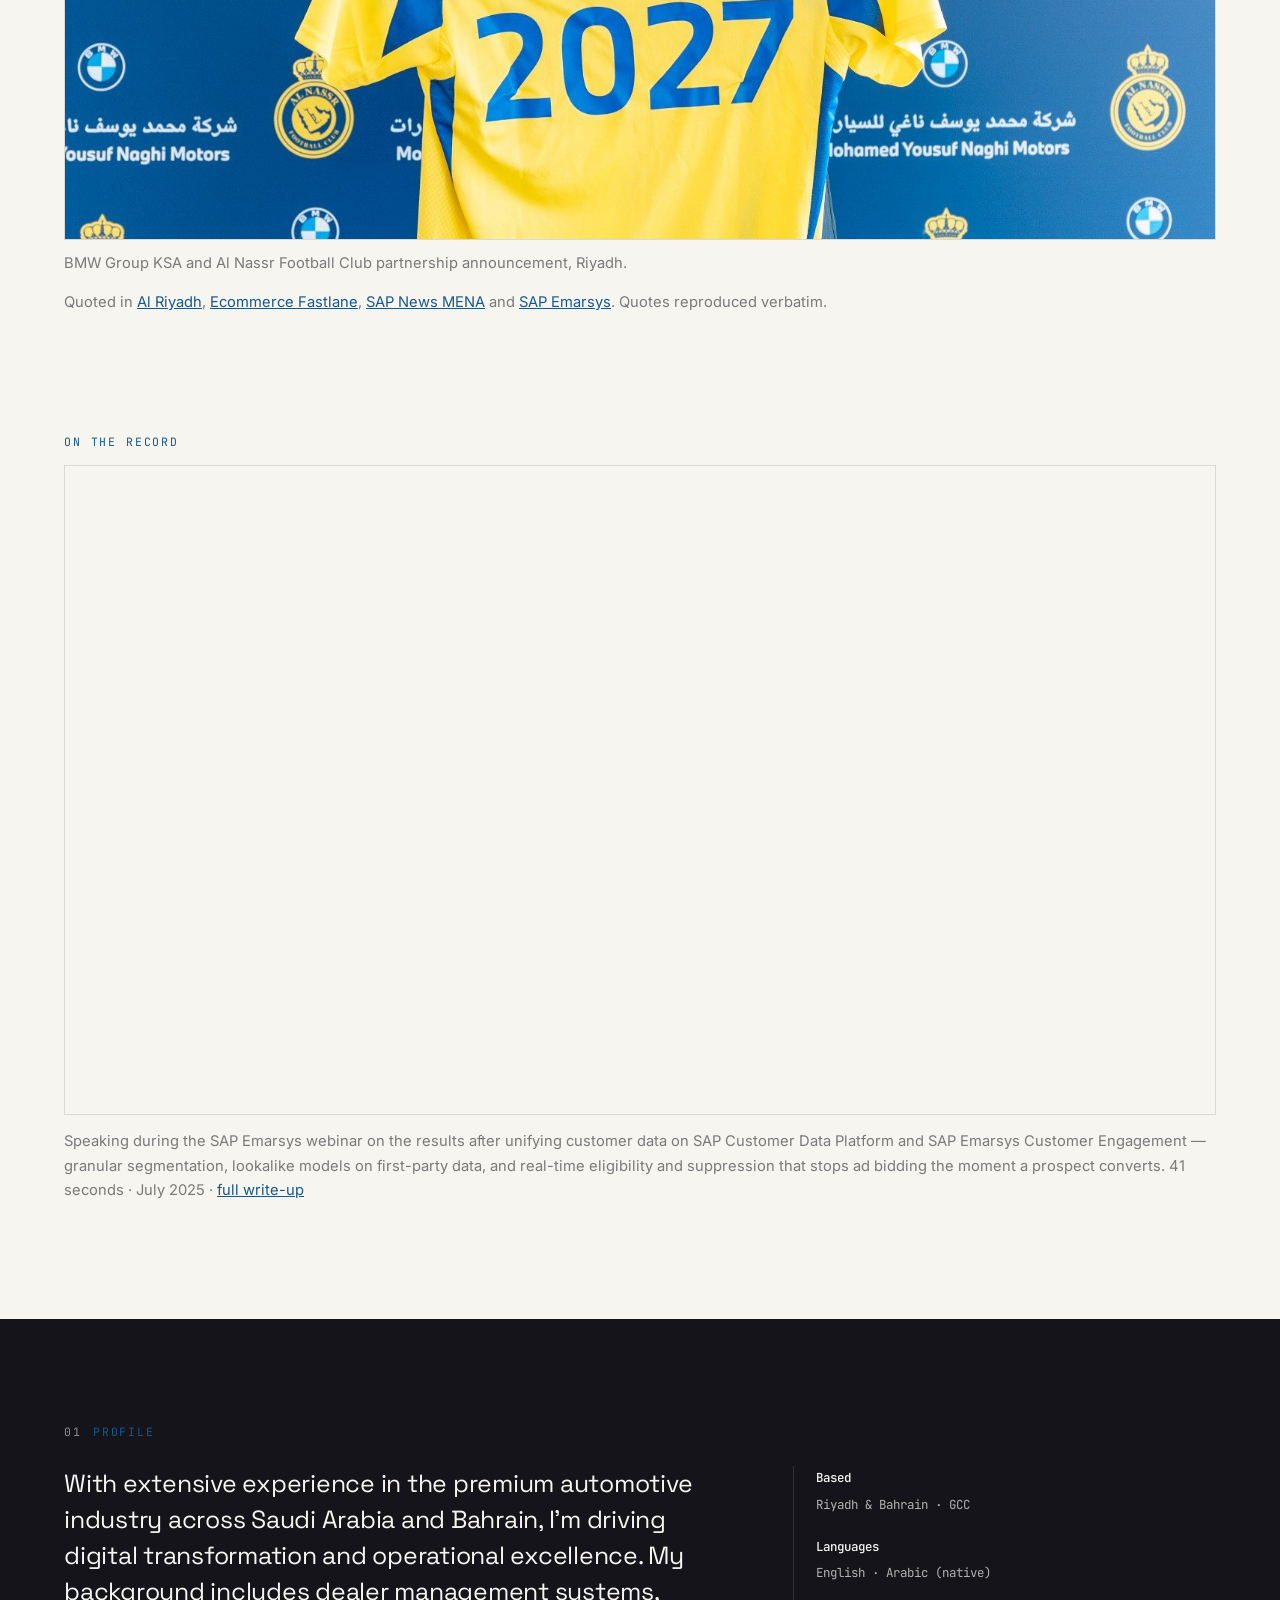
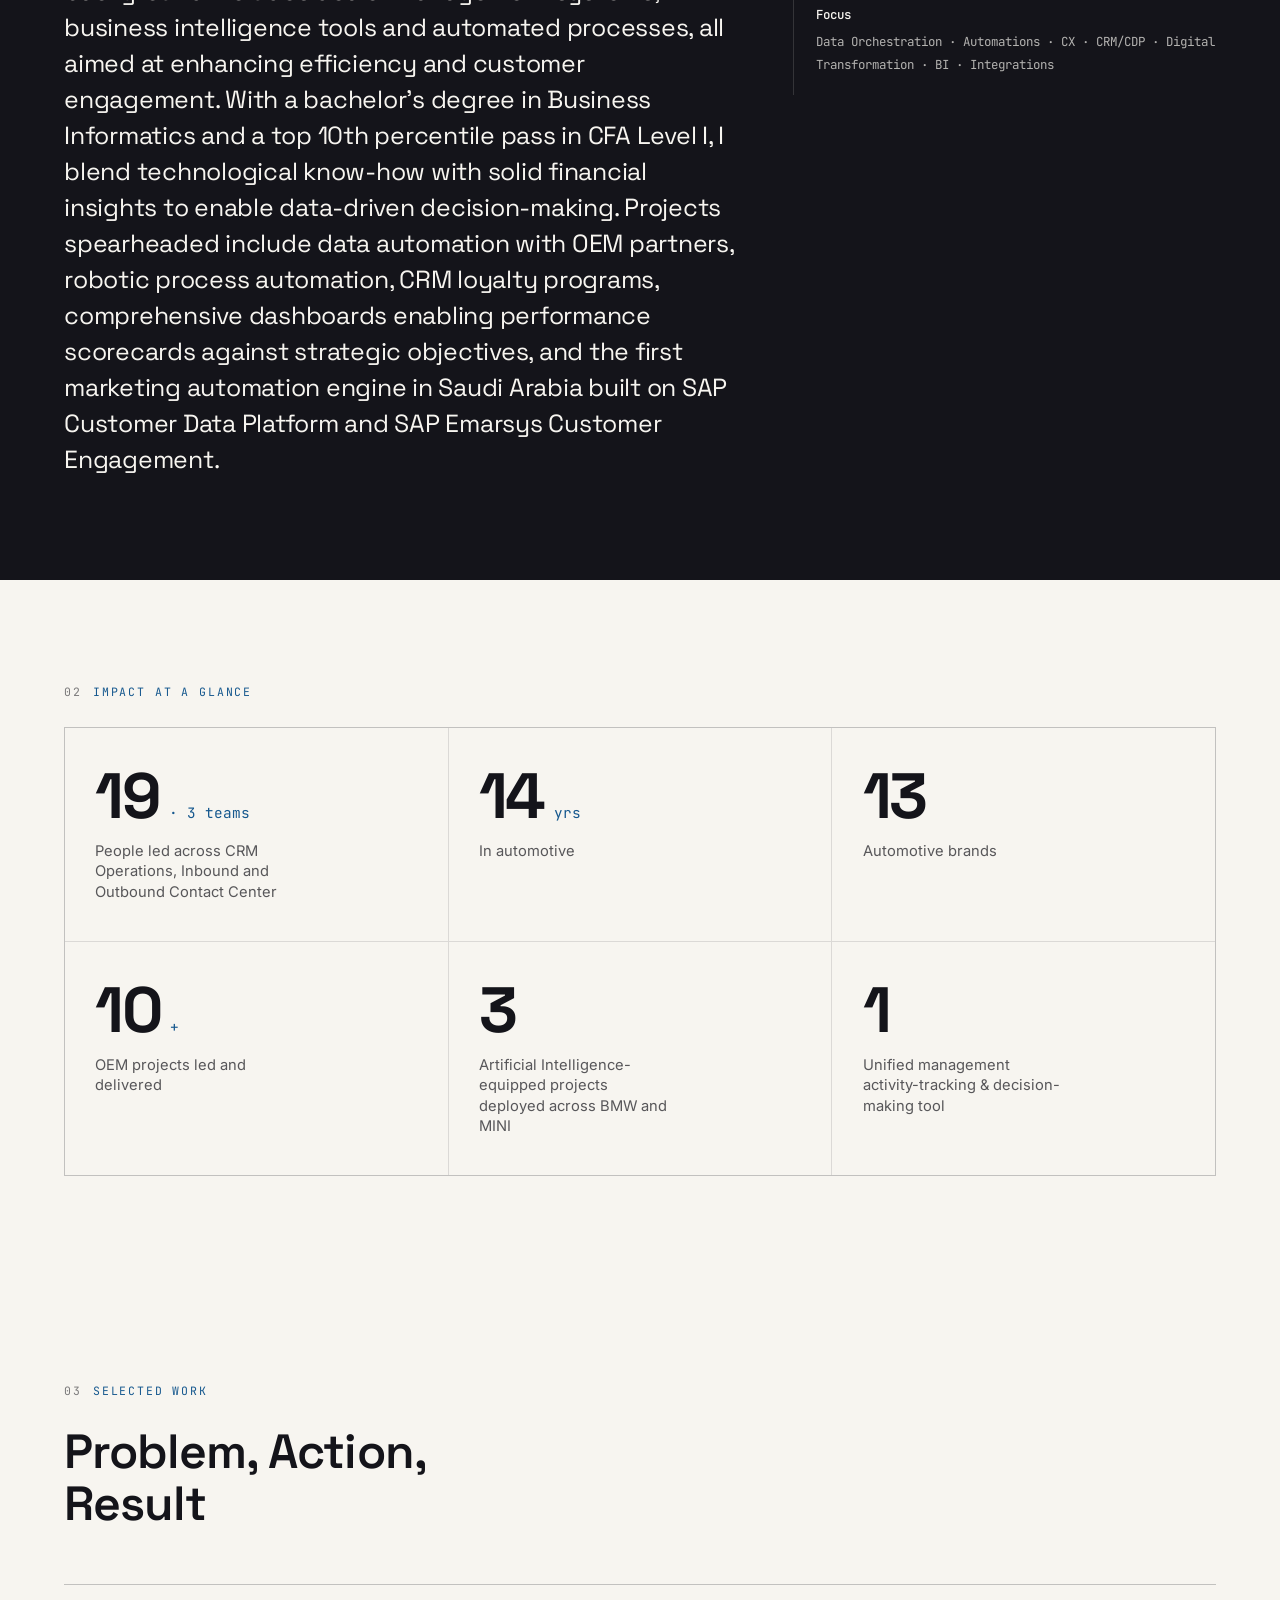
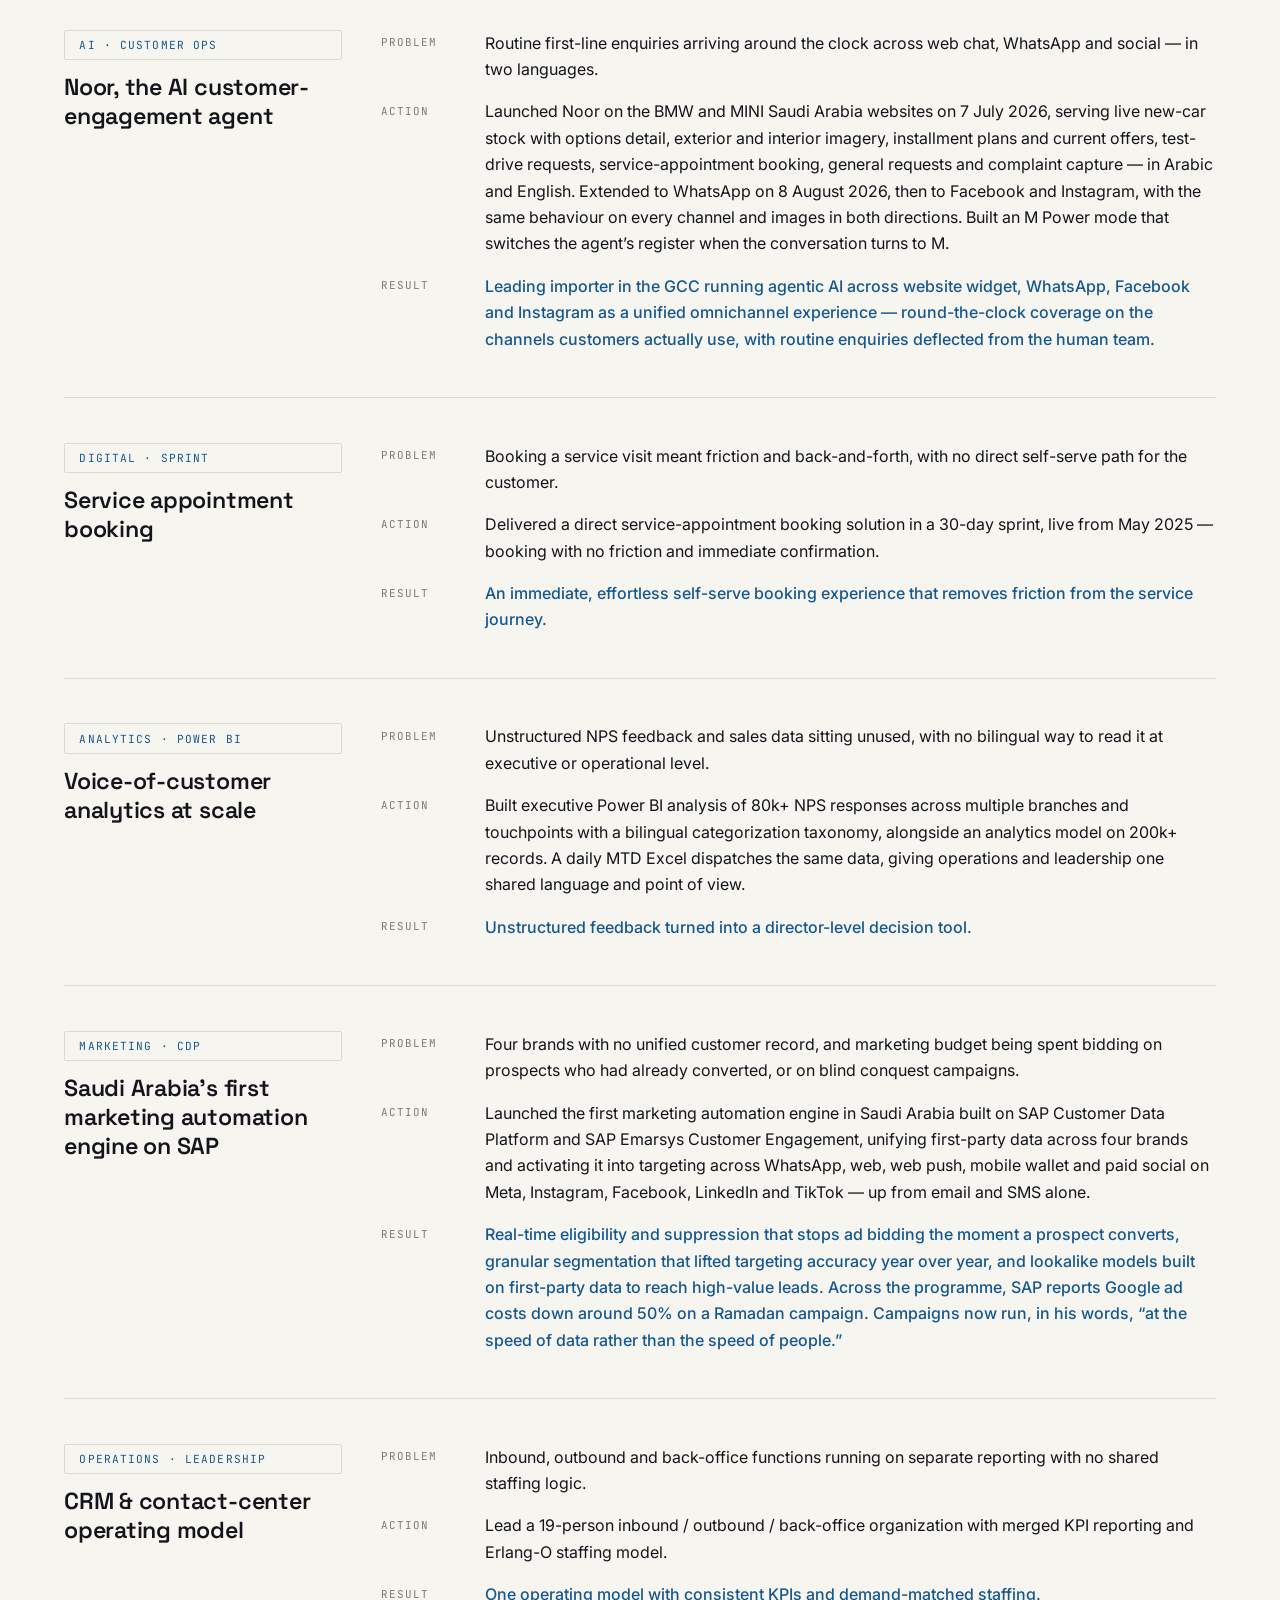
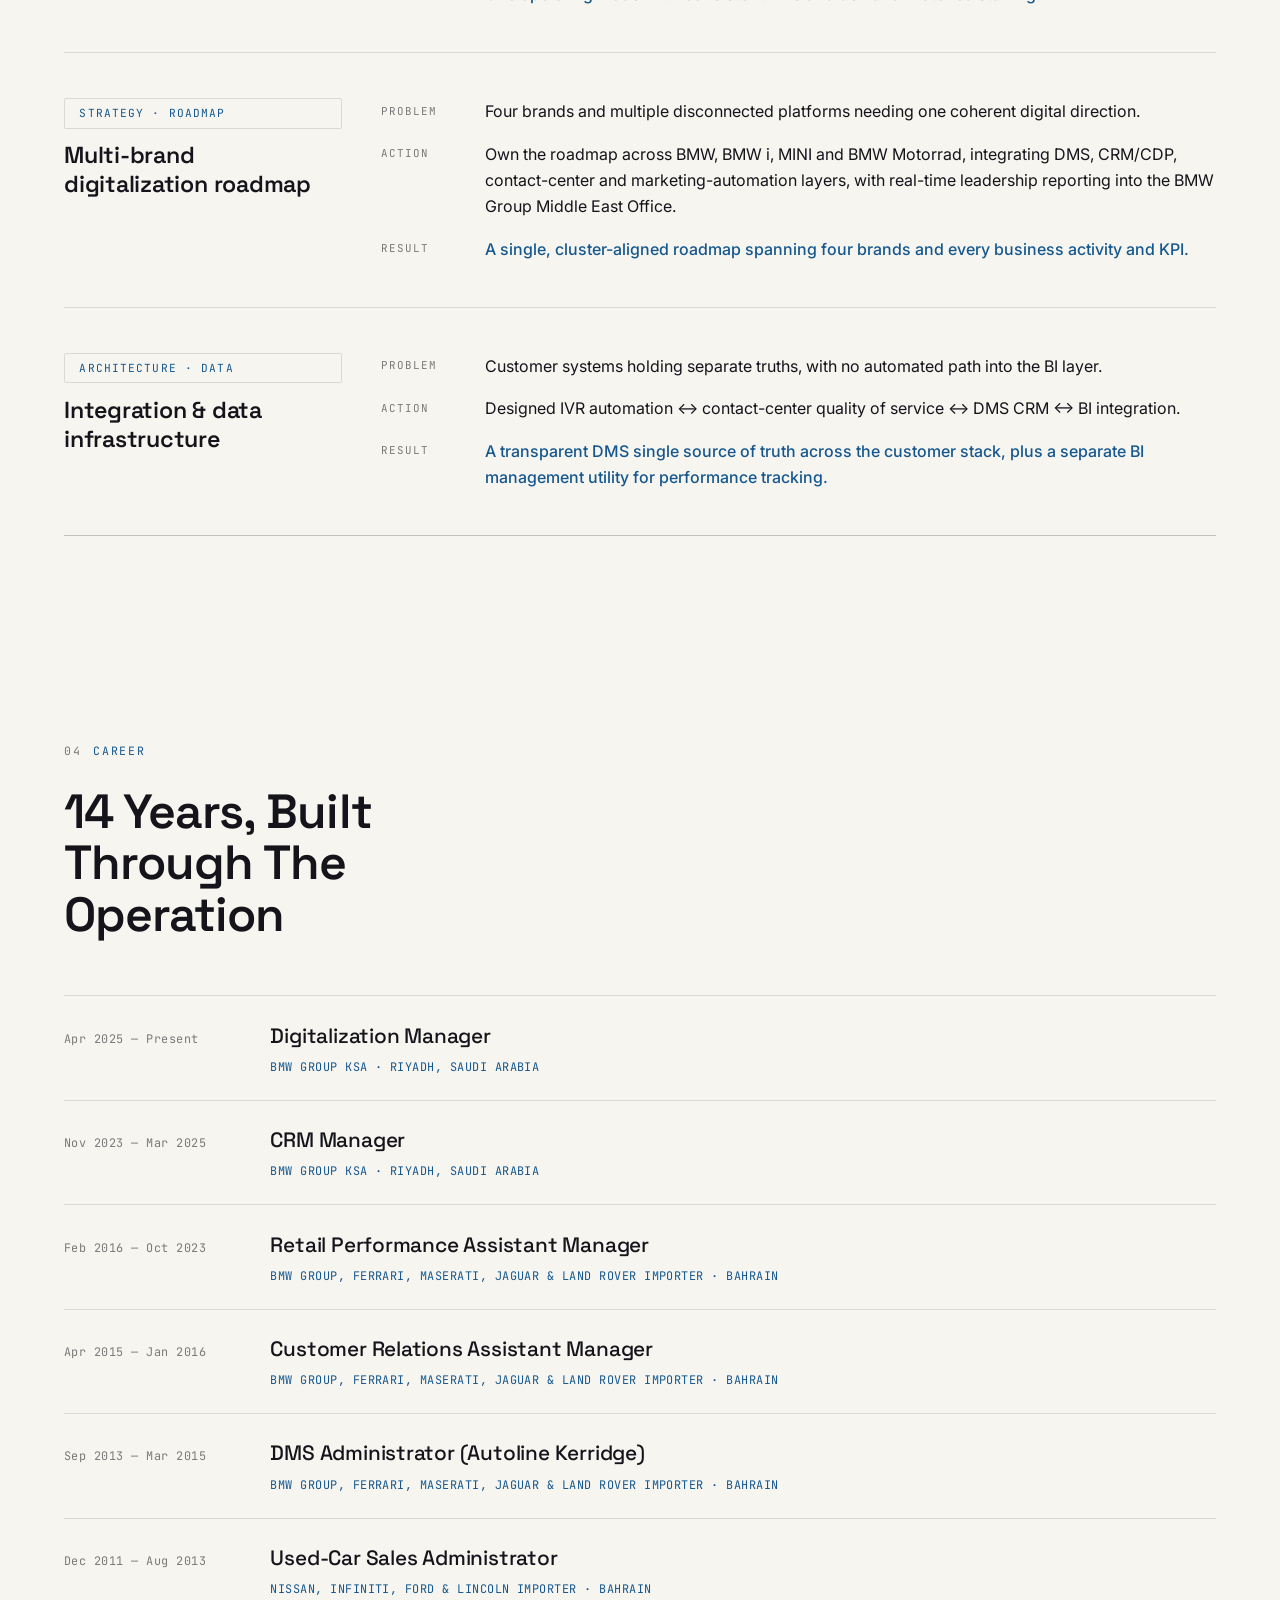
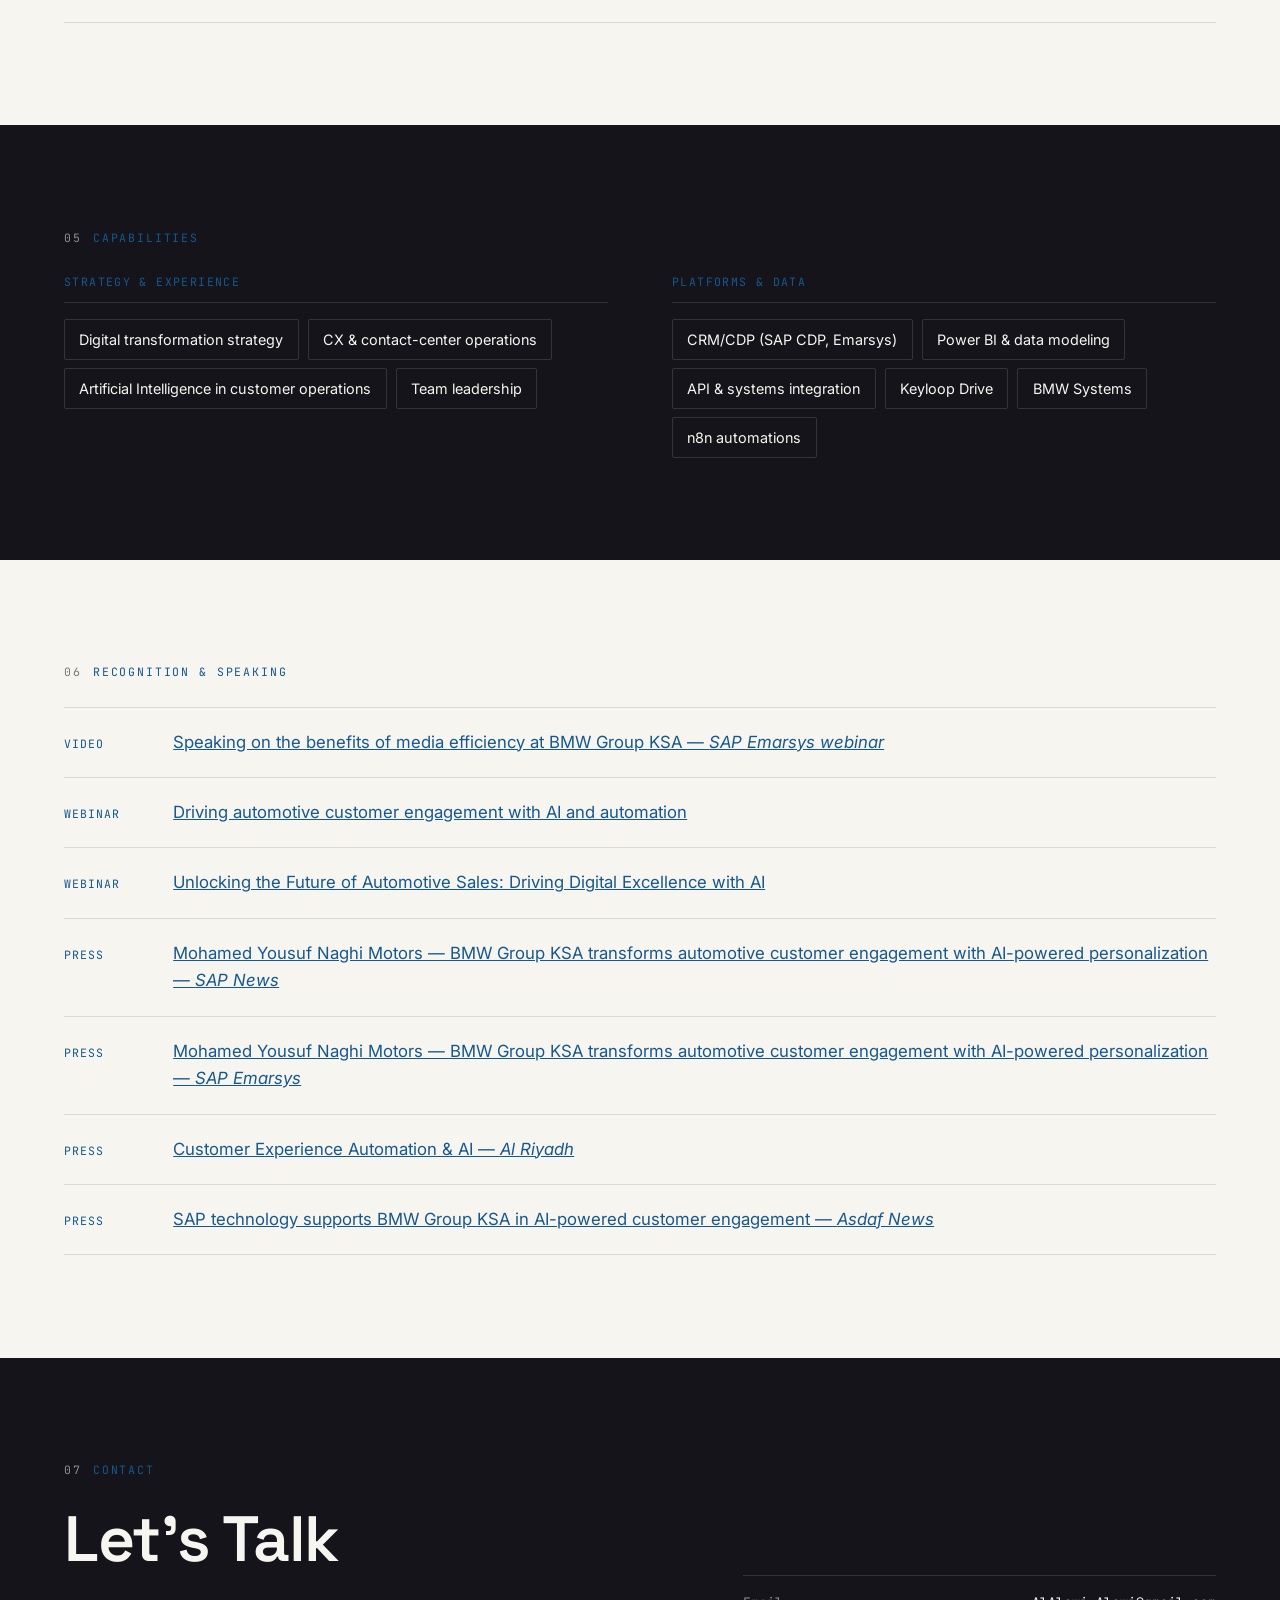
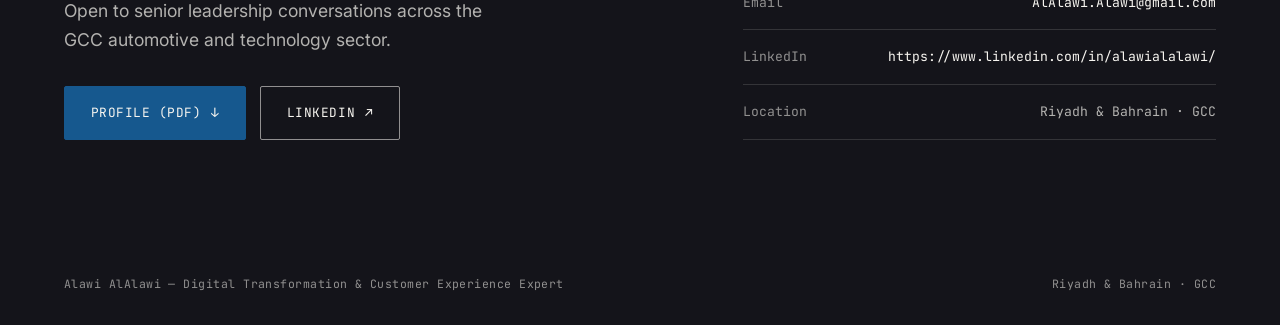
==== commit 630ca7ed: "Publish site 2026-09-04" ====
--- a/index.html
+++ b/index.html
@@ -702,6 +702,10 @@
     <img src="assets/press-montage.png" alt="Press quotes from Alawi AlAlawi, Digitalization Manager at BMW Group KSA: Al Riyadh, Ecommerce Fastlane, SAP News MENA and SAP Emarsys, on executing campaigns at the speed of data, real-time eligibility and suppression, and granular segmentation."
          width="2200" height="1330" loading="eager" decoding="async"
          style="width:100%;height:auto;display:block;border:1px solid var(--ink-12);" />
+    <img src="assets/partnership.jpg" alt="Alawi AlAlawi at the BMW Group KSA and Al Nassr Football Club partnership announcement, Riyadh"
+         width="1600" height="1067" loading="lazy" decoding="async"
+         style="width:100%;height:auto;display:block;border:1px solid var(--ink-12);margin-top:1.4rem;" />
+    <p style="margin-top:0.7rem;color:var(--ink-55);font-size:0.92rem;">BMW Group KSA and Al Nassr Football Club partnership announcement, Riyadh.</p>
     <p style="margin-top:0.9rem;color:var(--ink-55);font-size:0.92rem;">Quoted in <a href="https://www.alriyadh.com/2160210" target="_blank" rel="noopener" style="color:var(--accent);">Al&nbsp;Riyadh</a>, <a href="https://ecommercefastlane.com/driving-the-future-of-automotive-customer-engagement-with-ai-and-automation/" target="_blank" rel="noopener" style="color:var(--accent);">Ecommerce&nbsp;Fastlane</a>, <a href="https://news.sap.com/mena/2025/11/mohamed-yousuf-naghi-motors-bmw-group-ksa-transforms-automotive-customer-engagement-with-ai-powered-personalization/" target="_blank" rel="noopener" style="color:var(--accent);">SAP&nbsp;News&nbsp;MENA</a> and <a href="https://emarsys.com/press-release/mohamed-yousuf-naghi-motors-bmw-group-ksa-transforms-automotive-customer-engagement-with-ai-powered-personalization/" target="_blank" rel="noopener" style="color:var(--accent);">SAP&nbsp;Emarsys</a>. Quotes reproduced verbatim.</p>
   </div>
 </section>
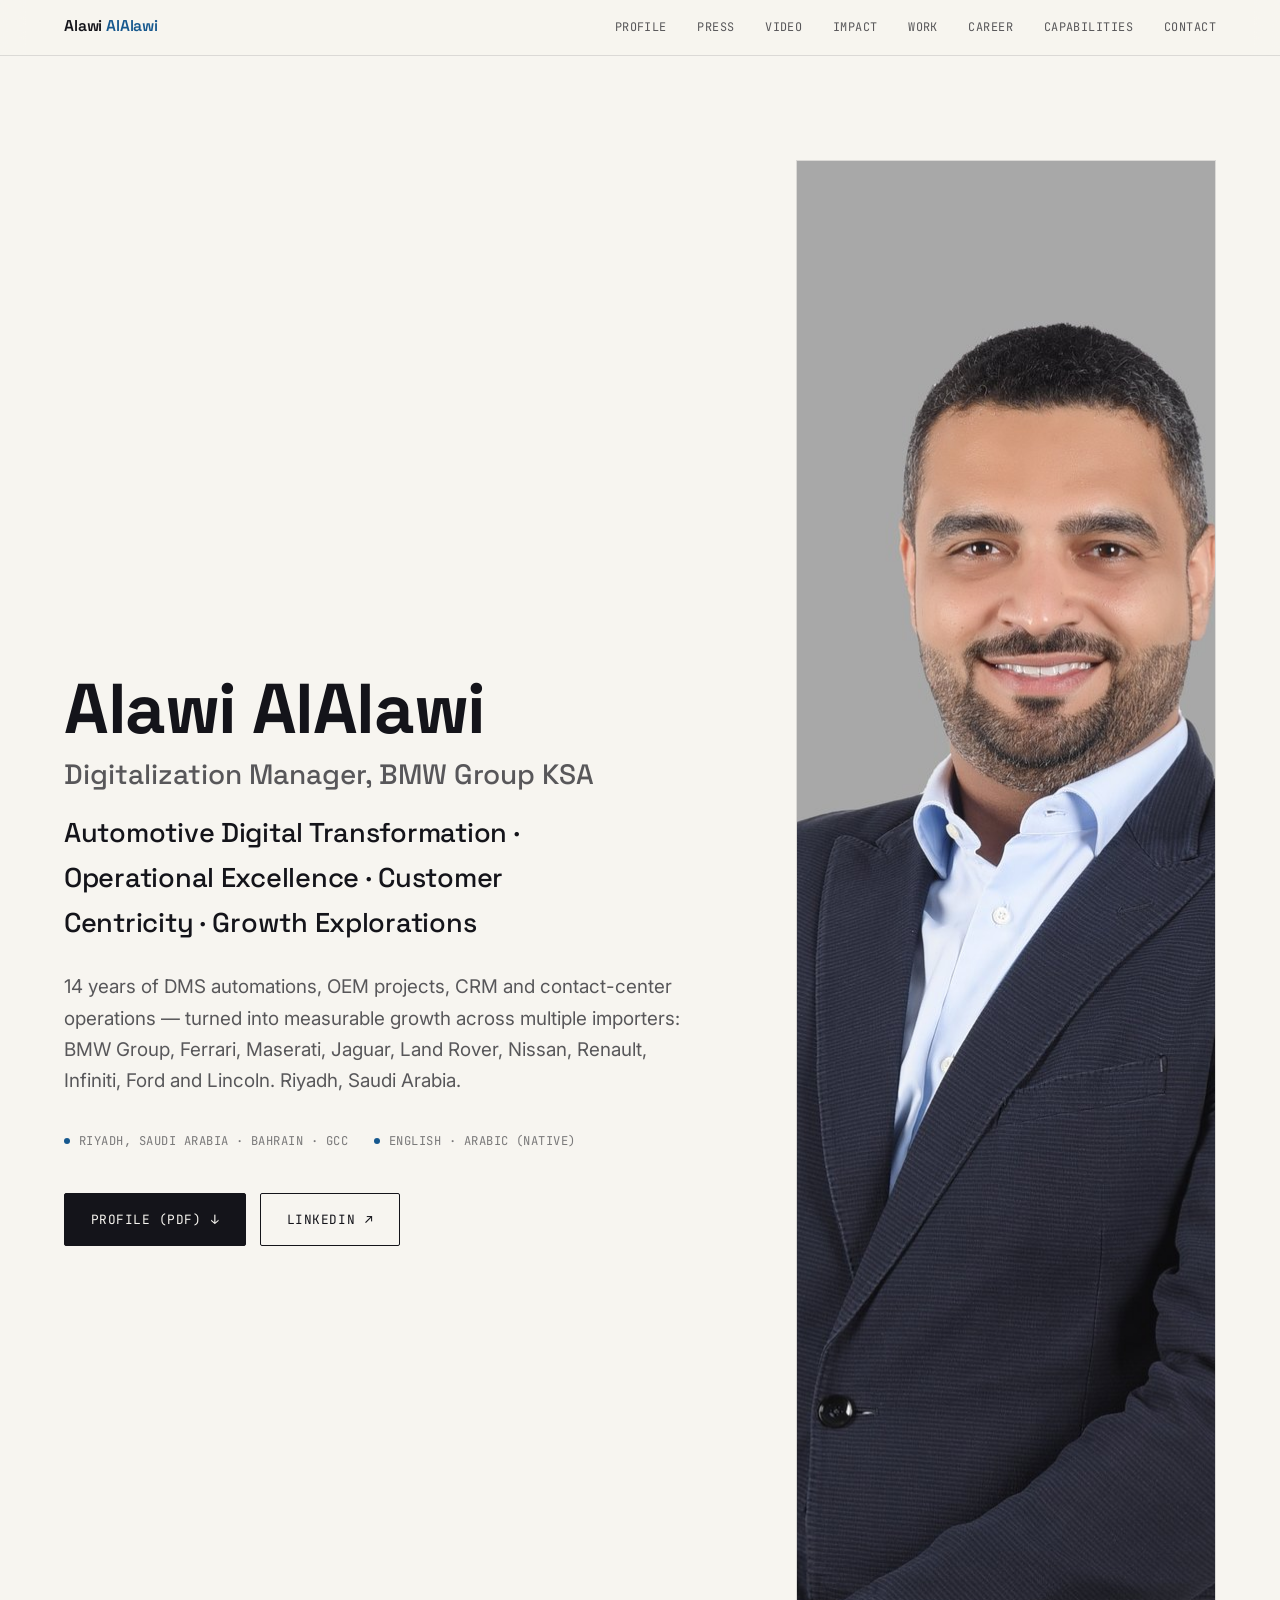
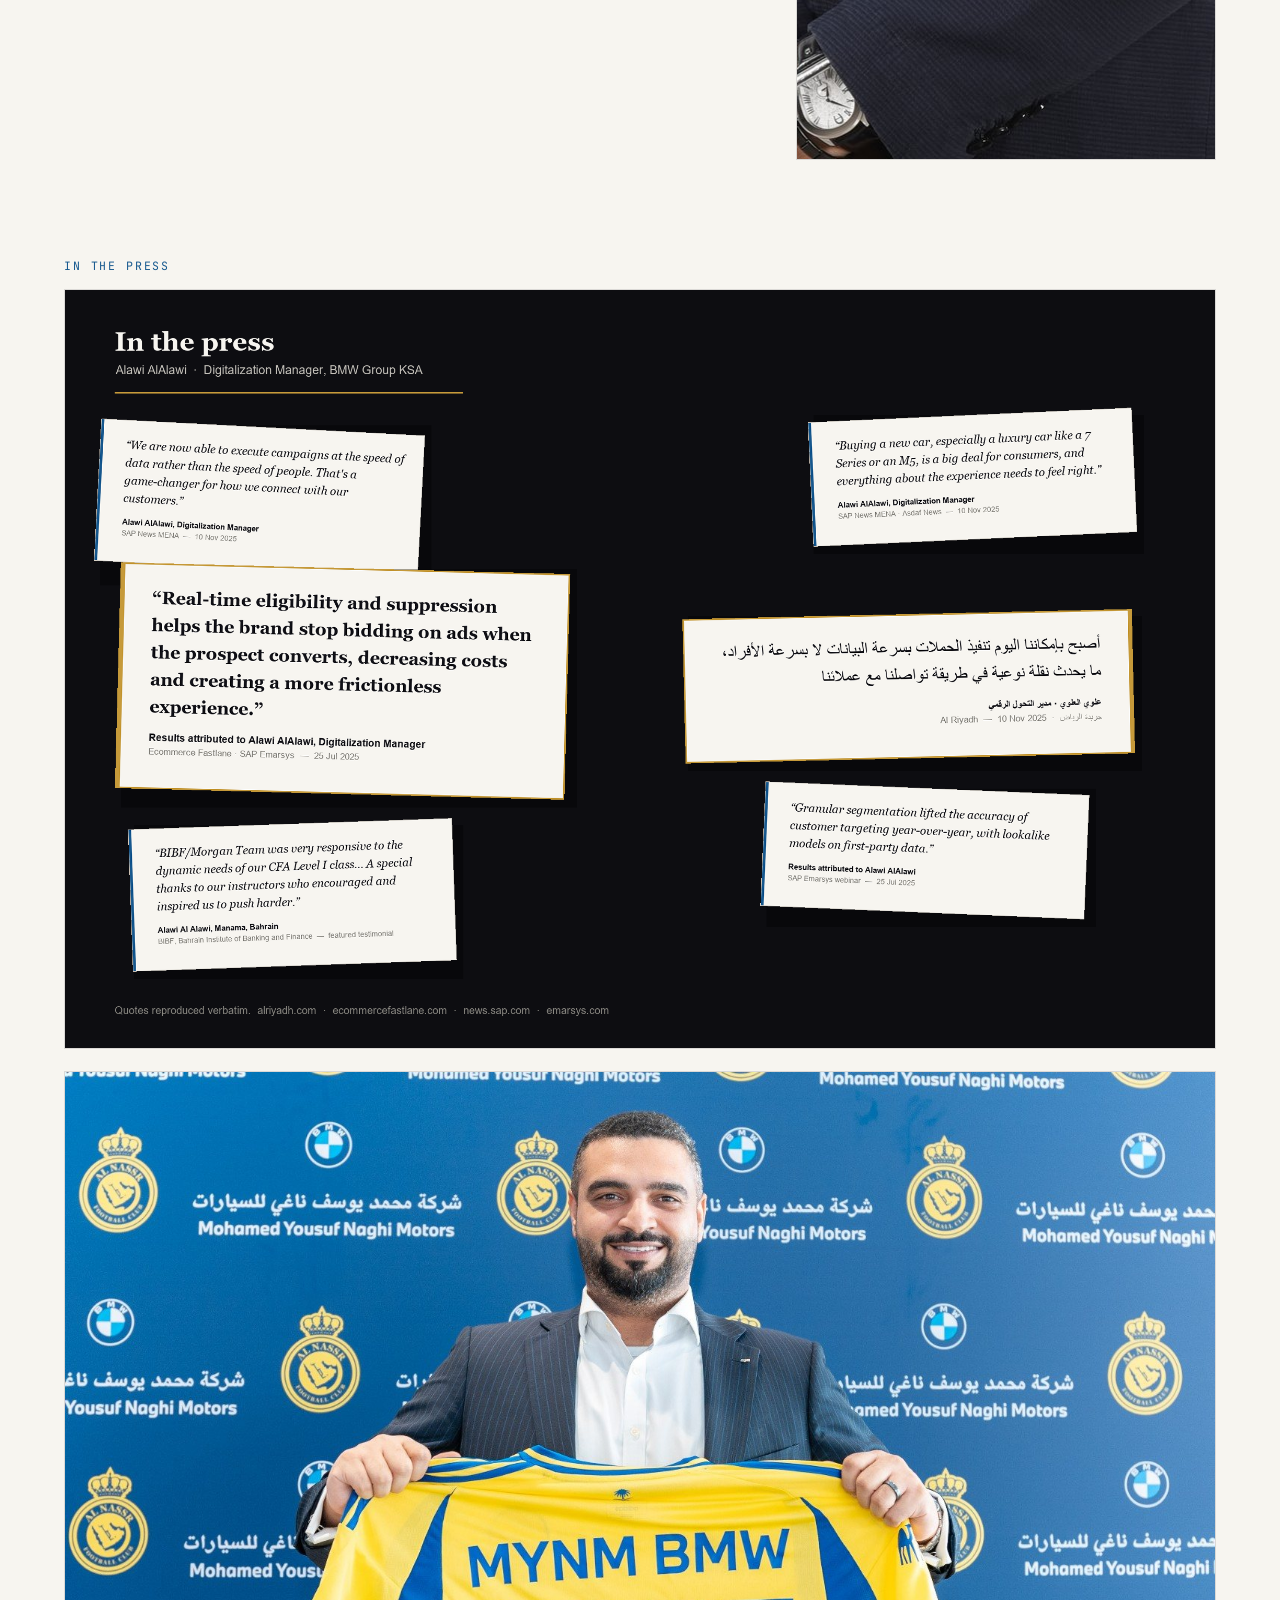
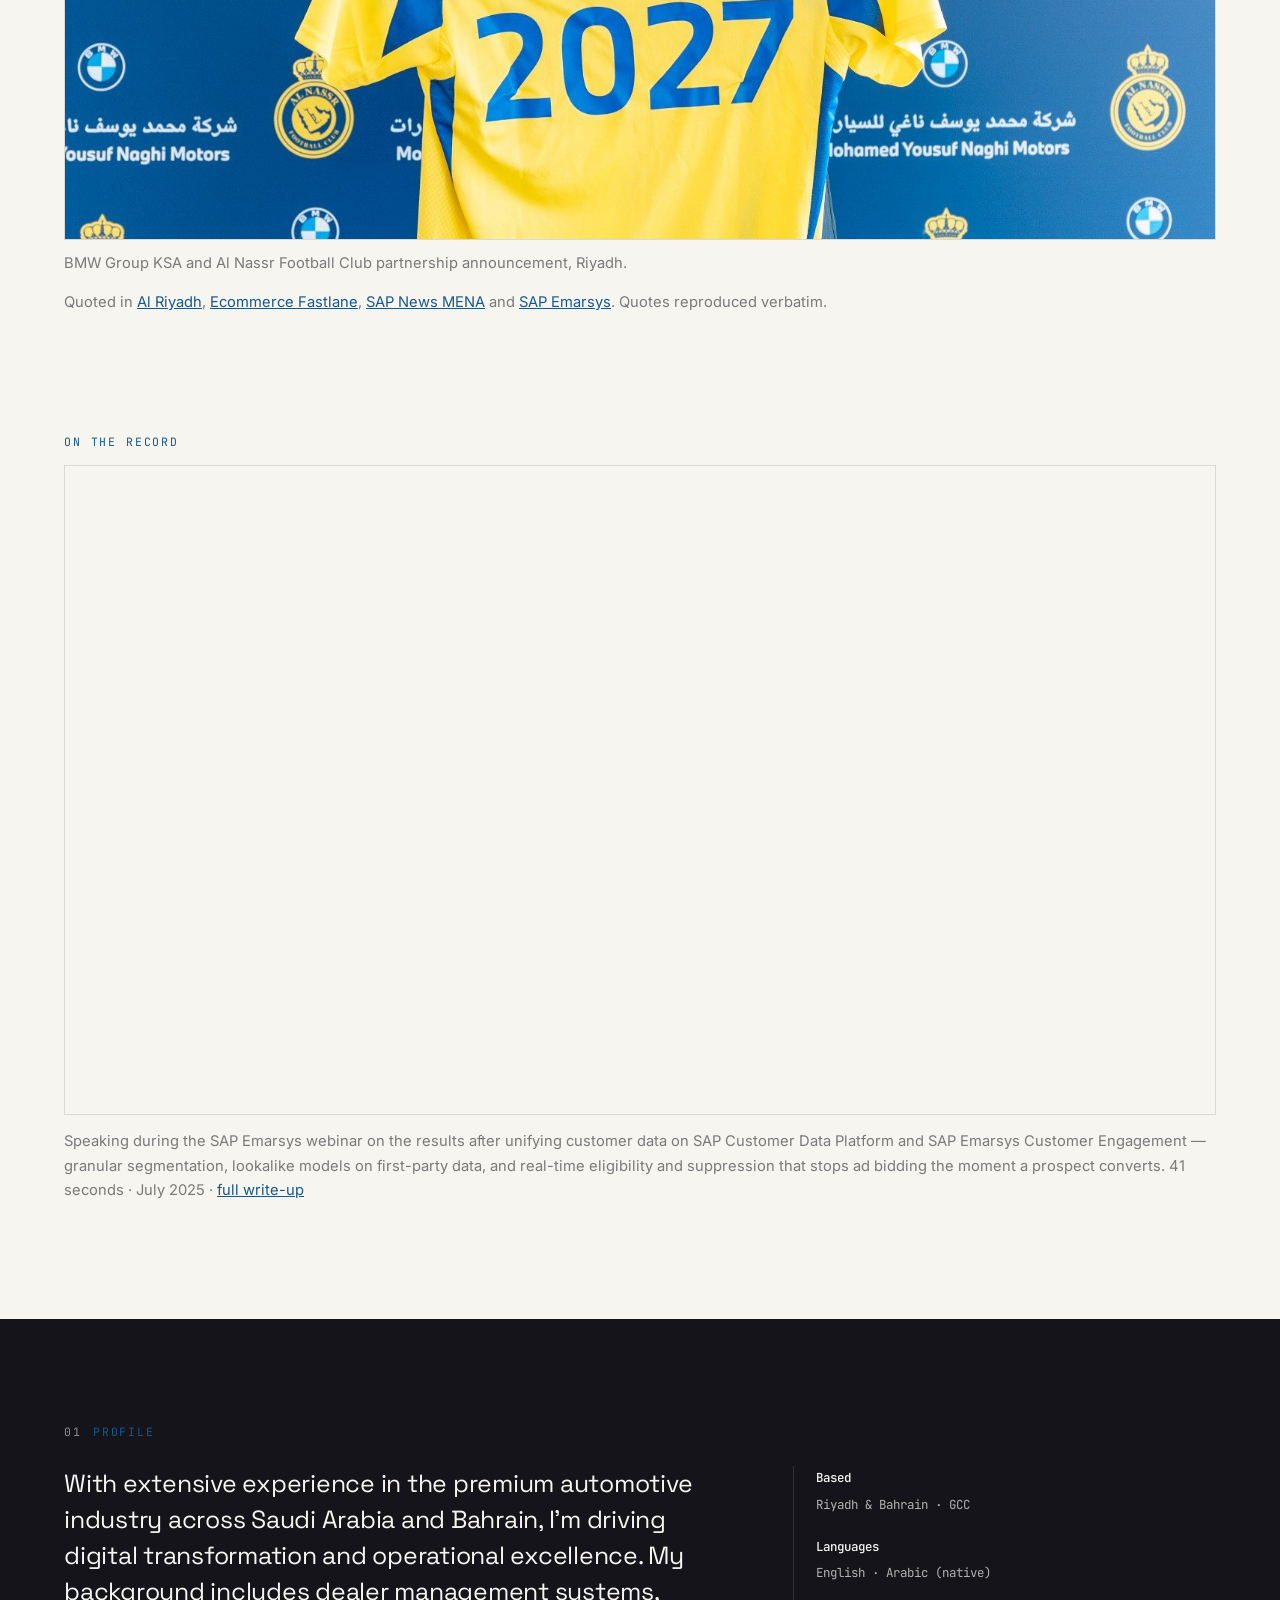
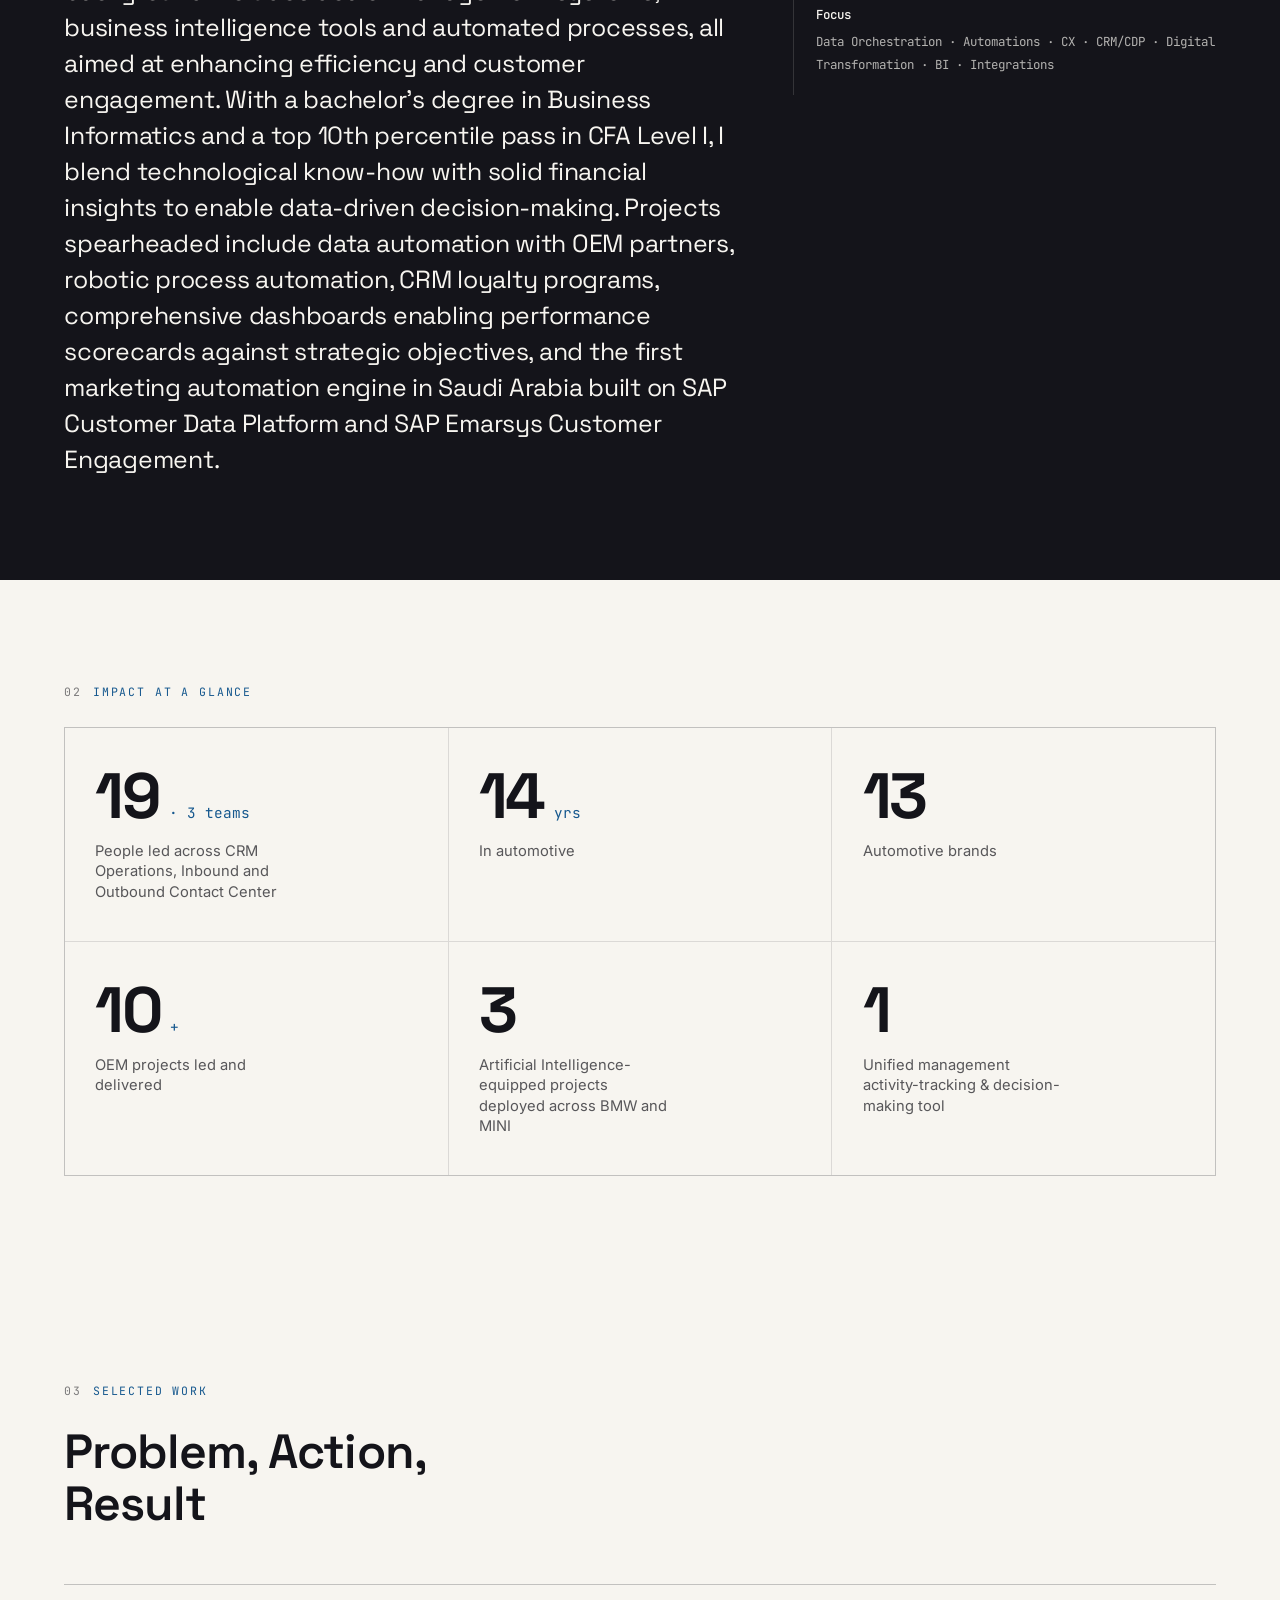
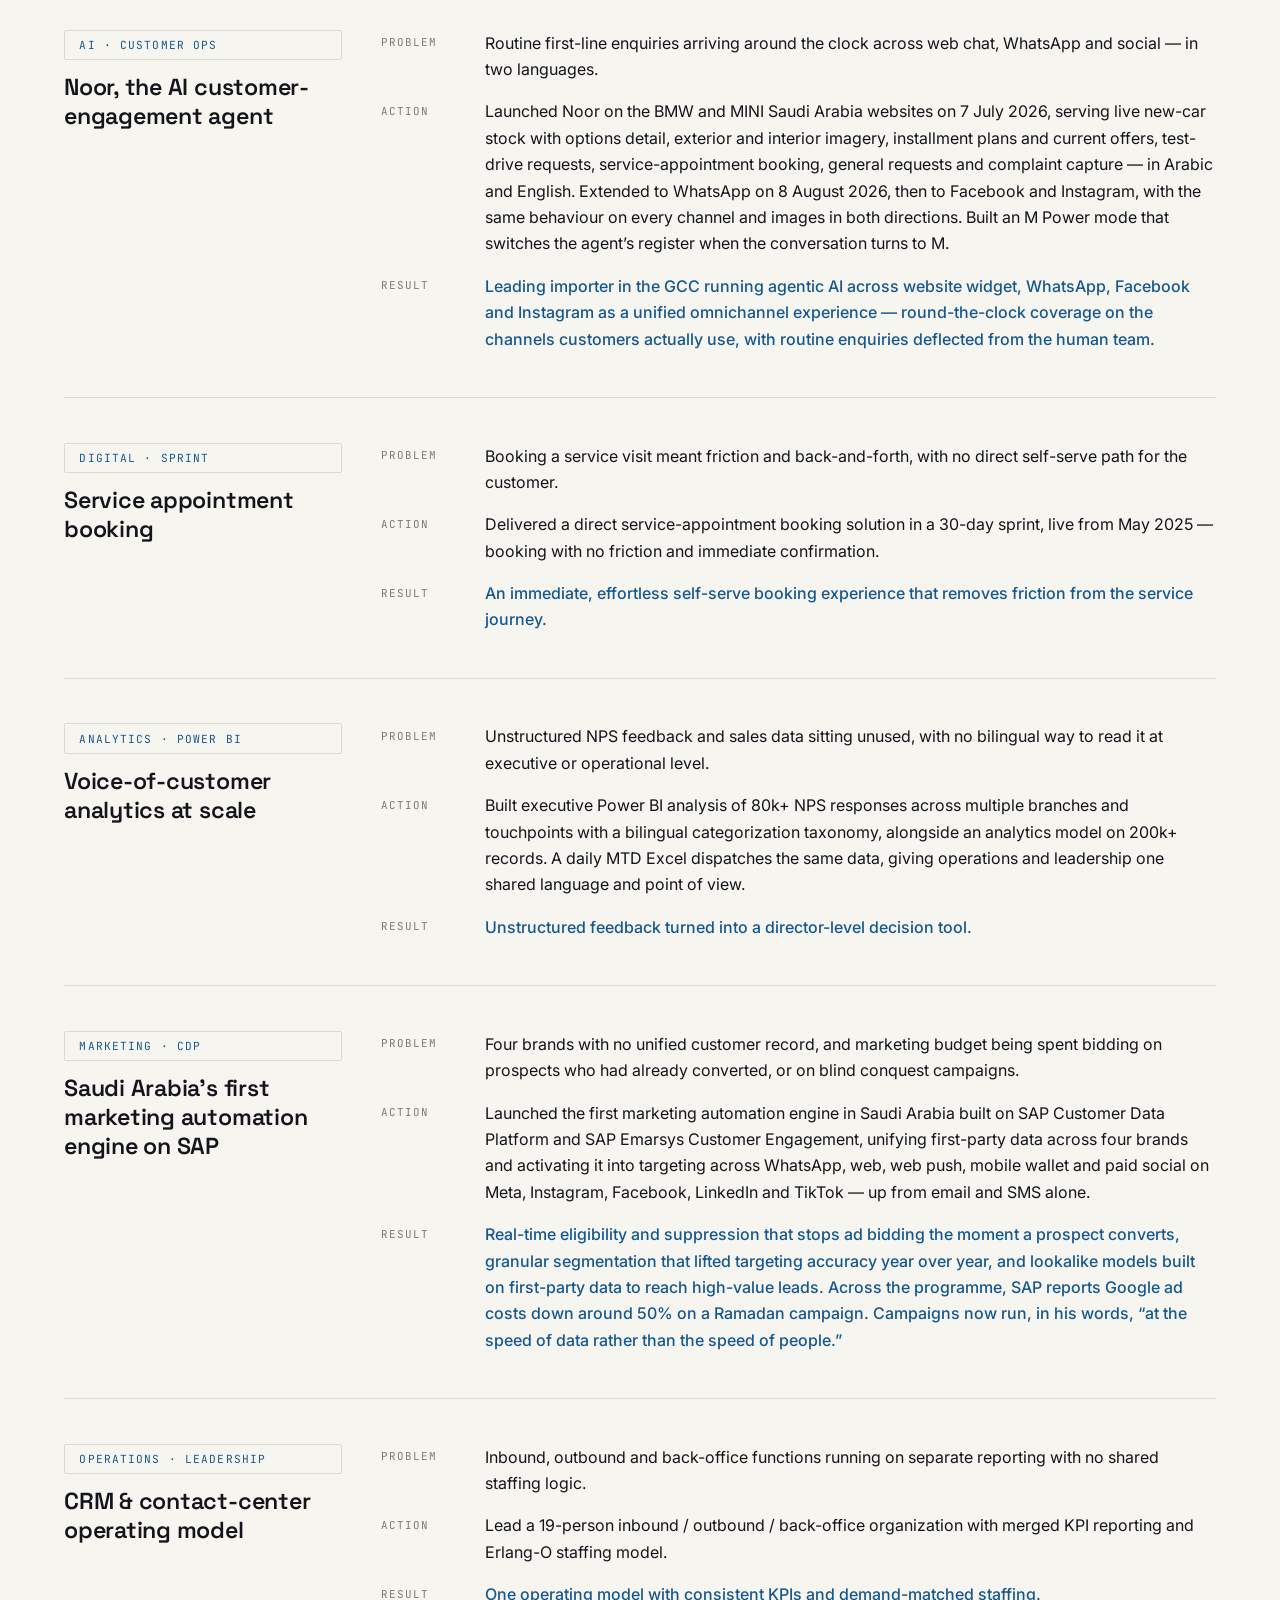
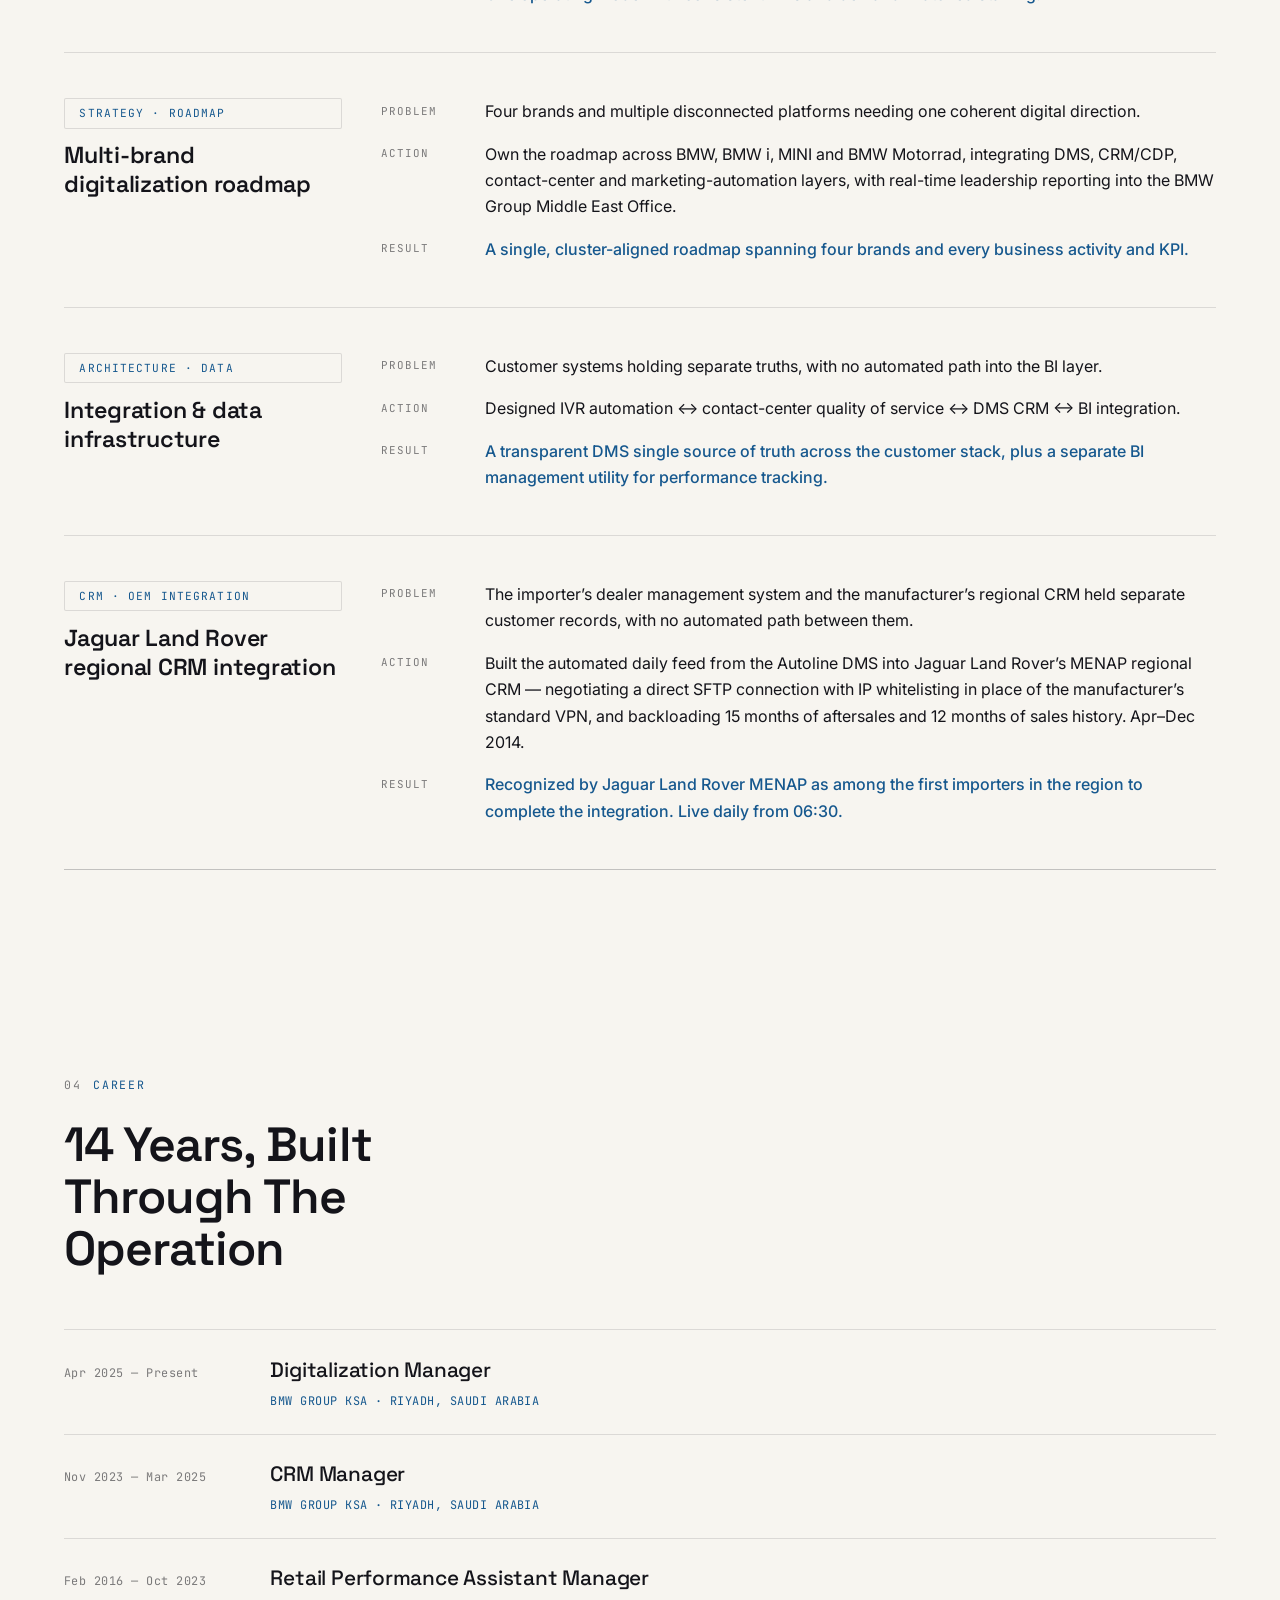
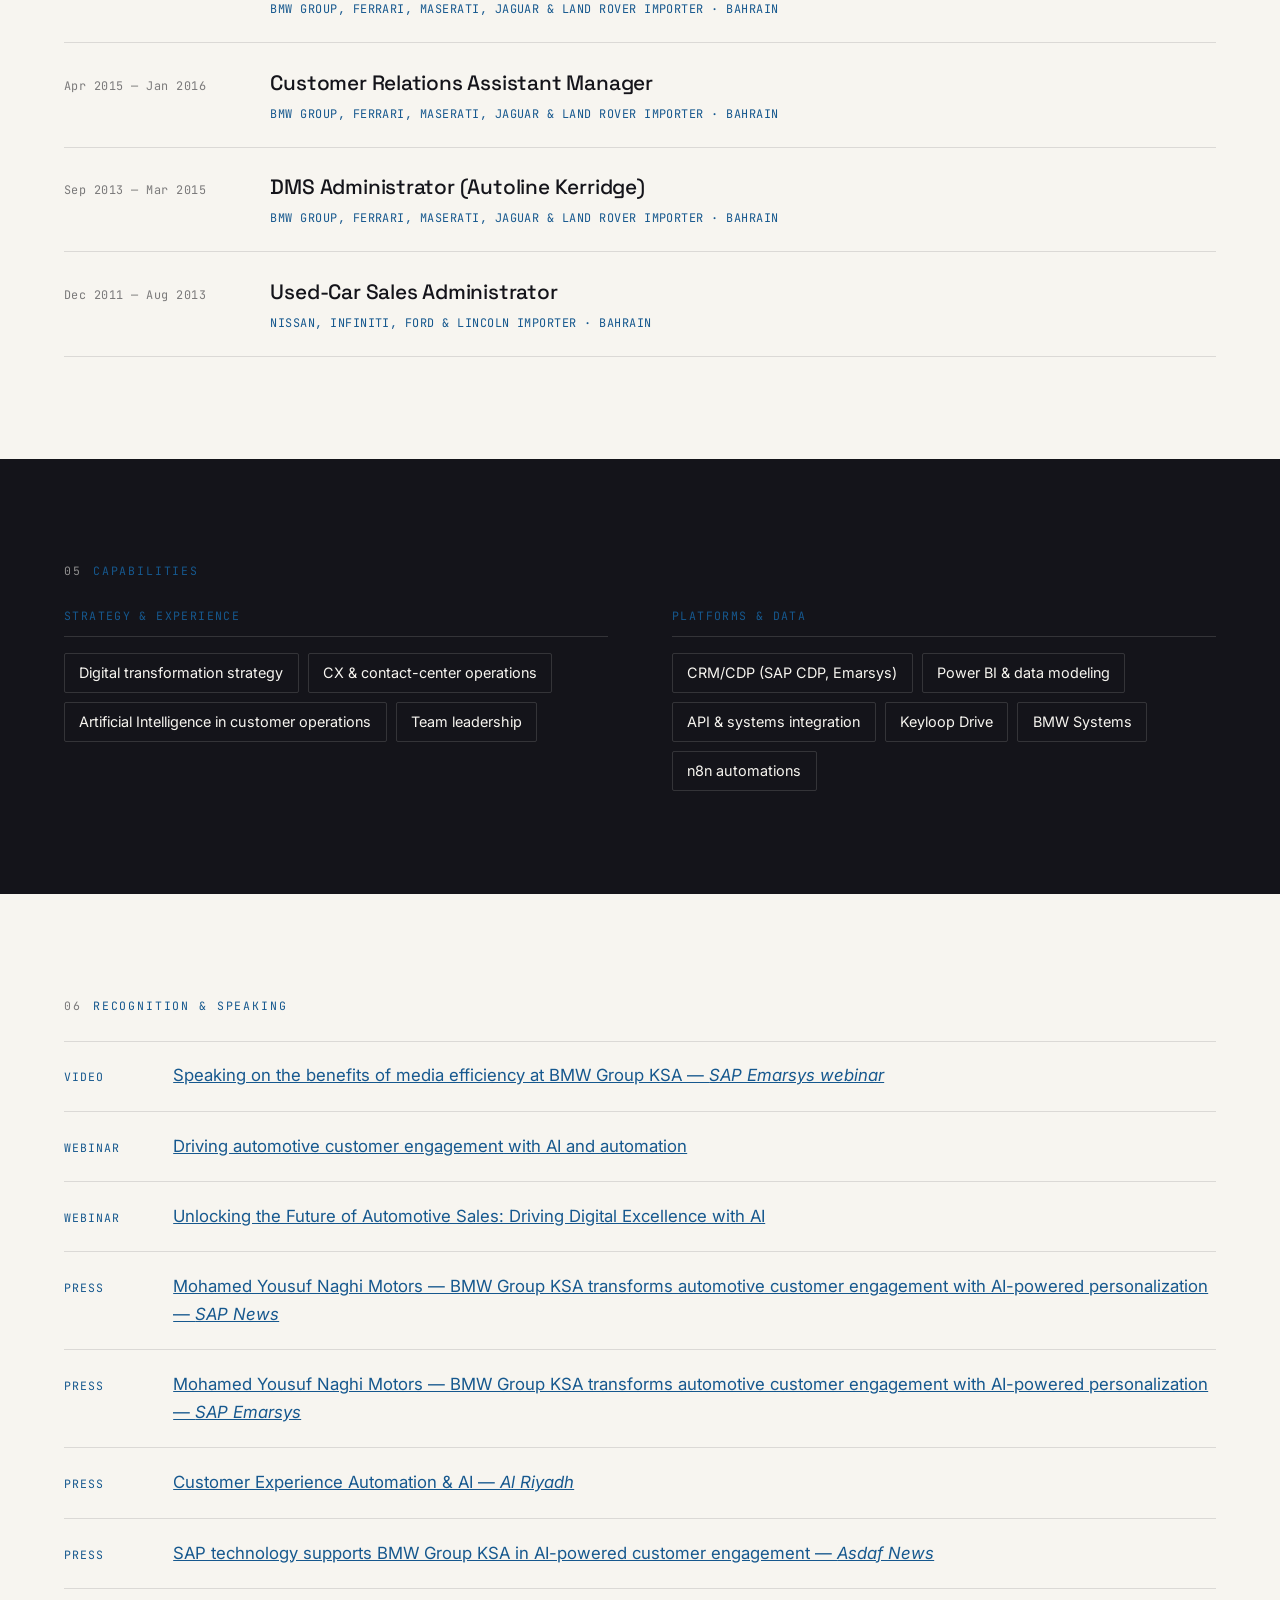
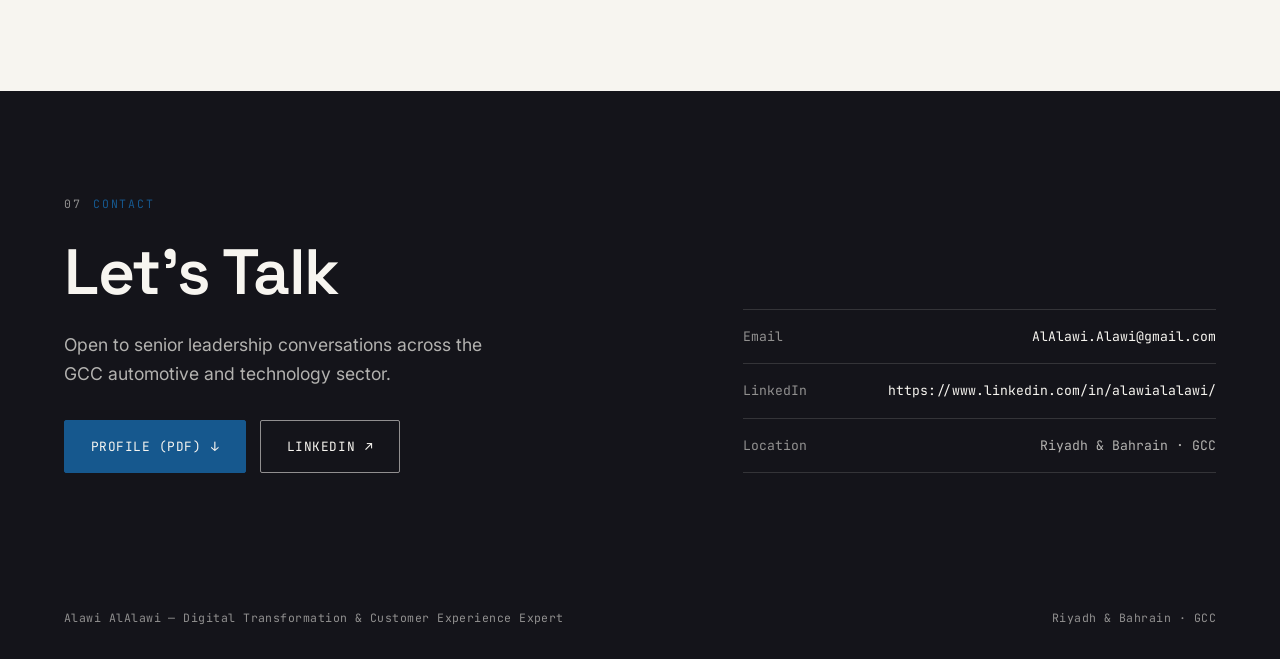
==== commit 6ebe1748: "Publish site 2026-09-04" ====
--- a/index.html
+++ b/index.html
@@ -842,6 +842,15 @@
       </div>
     </article>
 
+    <article class="case">
+      <div class="case-id"><span class="tag">CRM &middot; OEM integration</span>Jaguar Land Rover regional CRM integration</div>
+      <div class="par">
+        <div class="row"><span class="k">Problem</span><p class="v">The importer&rsquo;s dealer management system and the manufacturer&rsquo;s regional CRM held separate customer records, with no automated path between them.</p></div>
+        <div class="row"><span class="k">Action</span><p class="v">Built the automated daily feed from the Autoline DMS into Jaguar Land Rover&rsquo;s MENAP regional CRM &mdash; negotiating a direct SFTP connection with IP whitelisting in place of the manufacturer&rsquo;s standard VPN, and backloading 15 months of aftersales and 12 months of sales history. Apr&ndash;Dec 2014.</p></div>
+        <div class="row result"><span class="k">Result</span><p class="v">Recognized by Jaguar Land Rover MENAP as among the first importers in the region to complete the integration. Live daily from 06:30.</p></div>
+      </div>
+    </article>
+
   </div>
 </section>
 
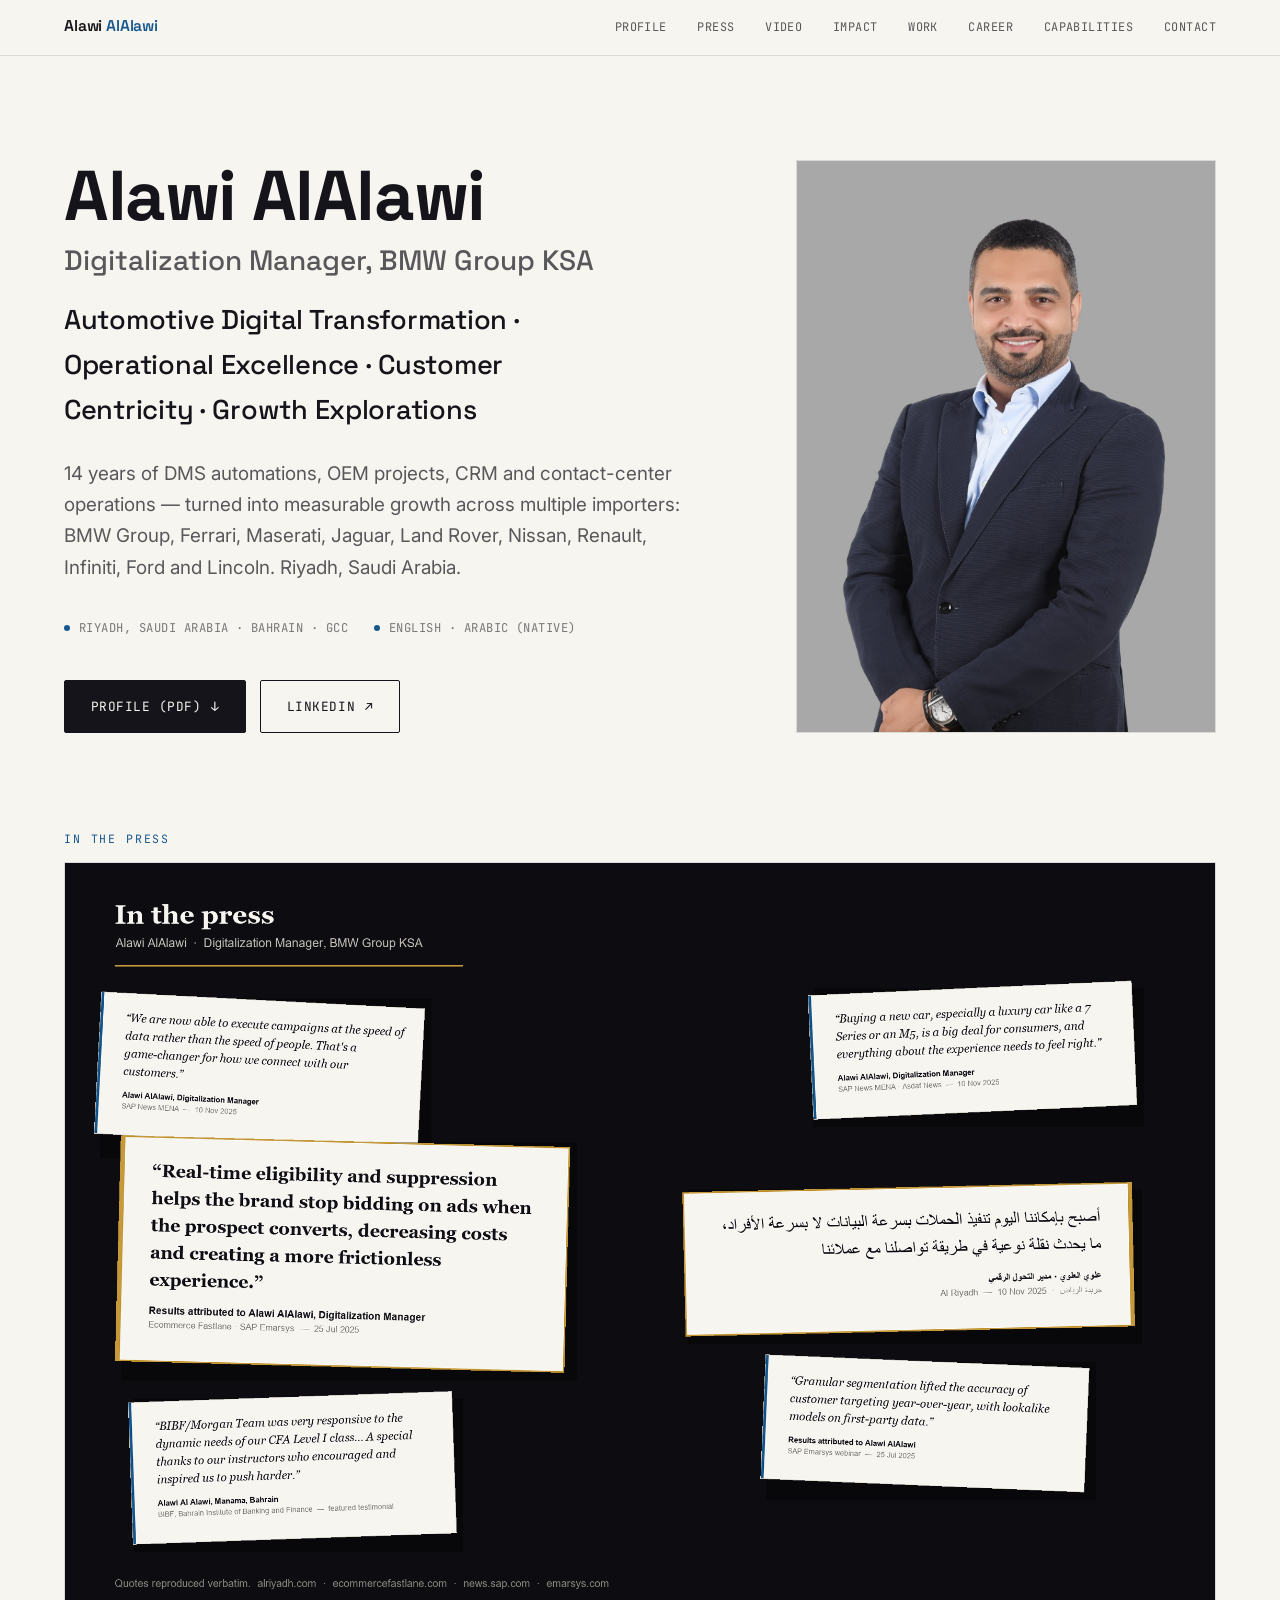
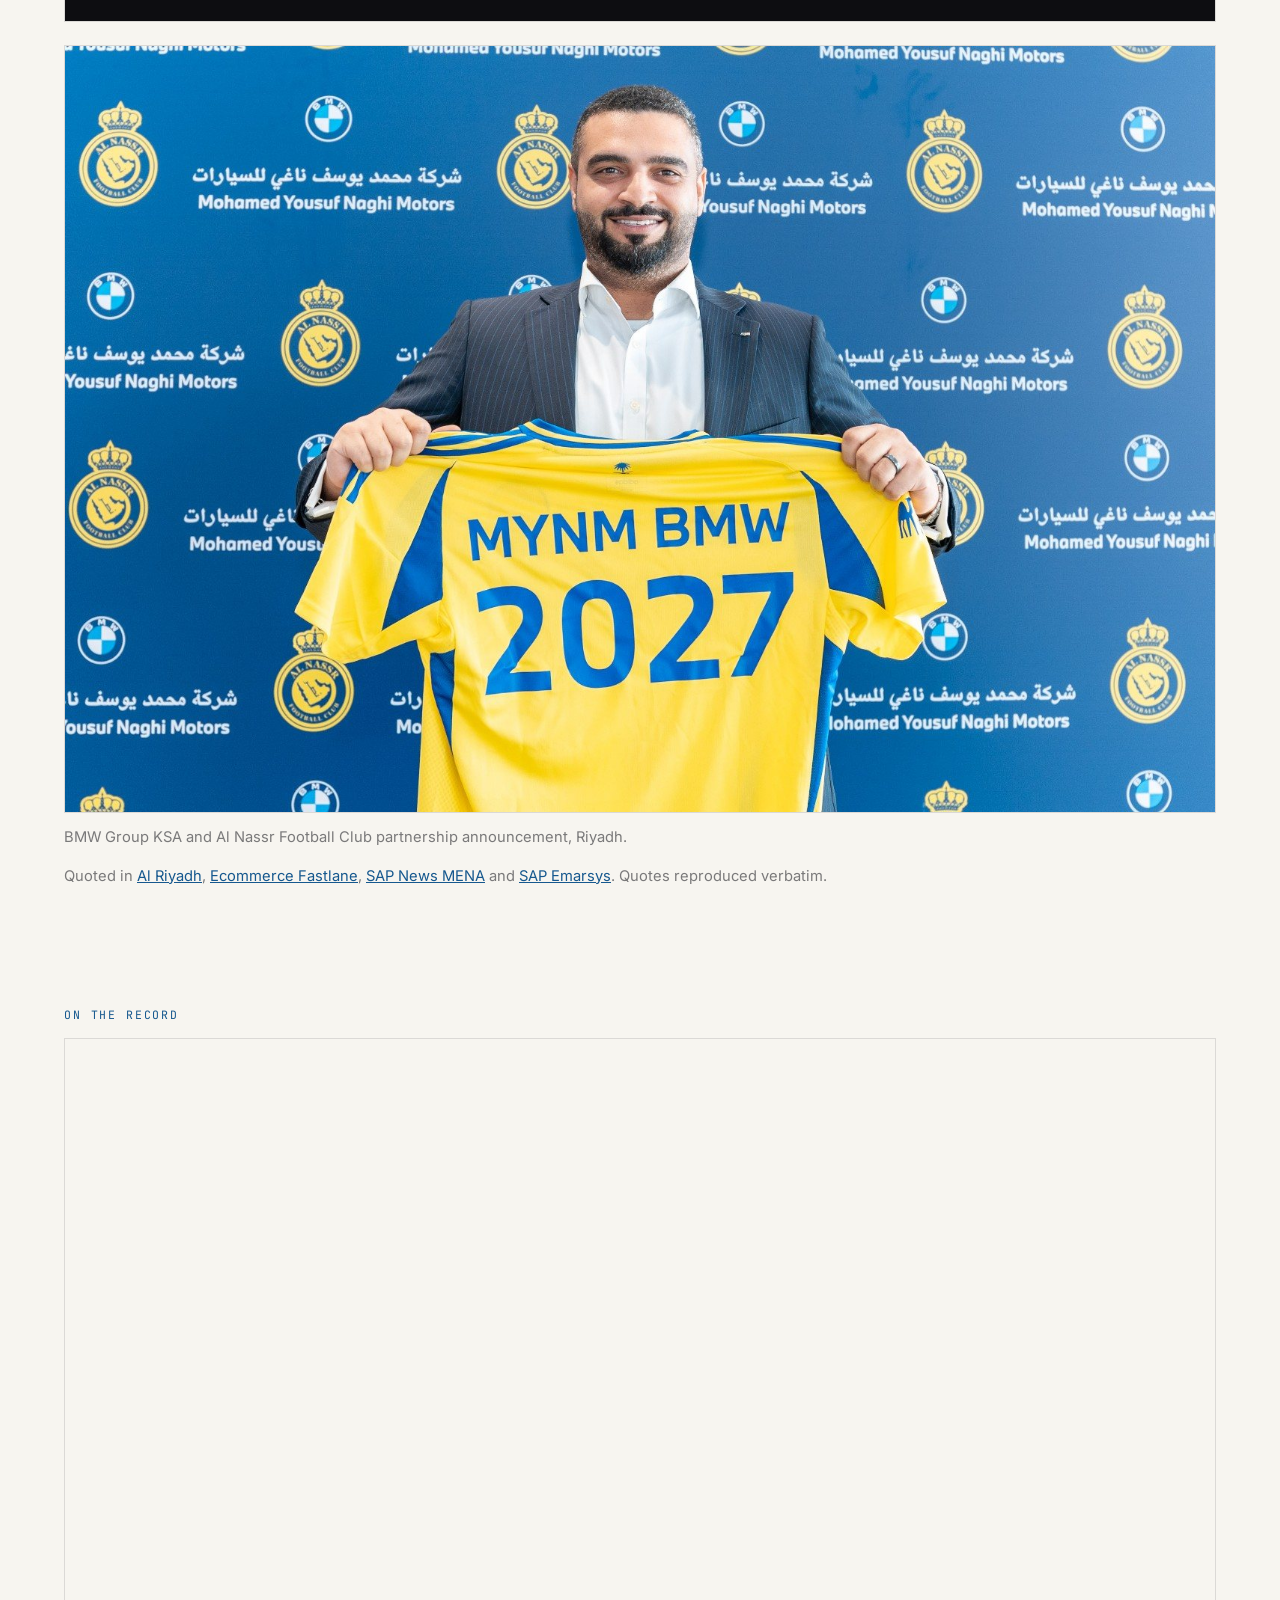
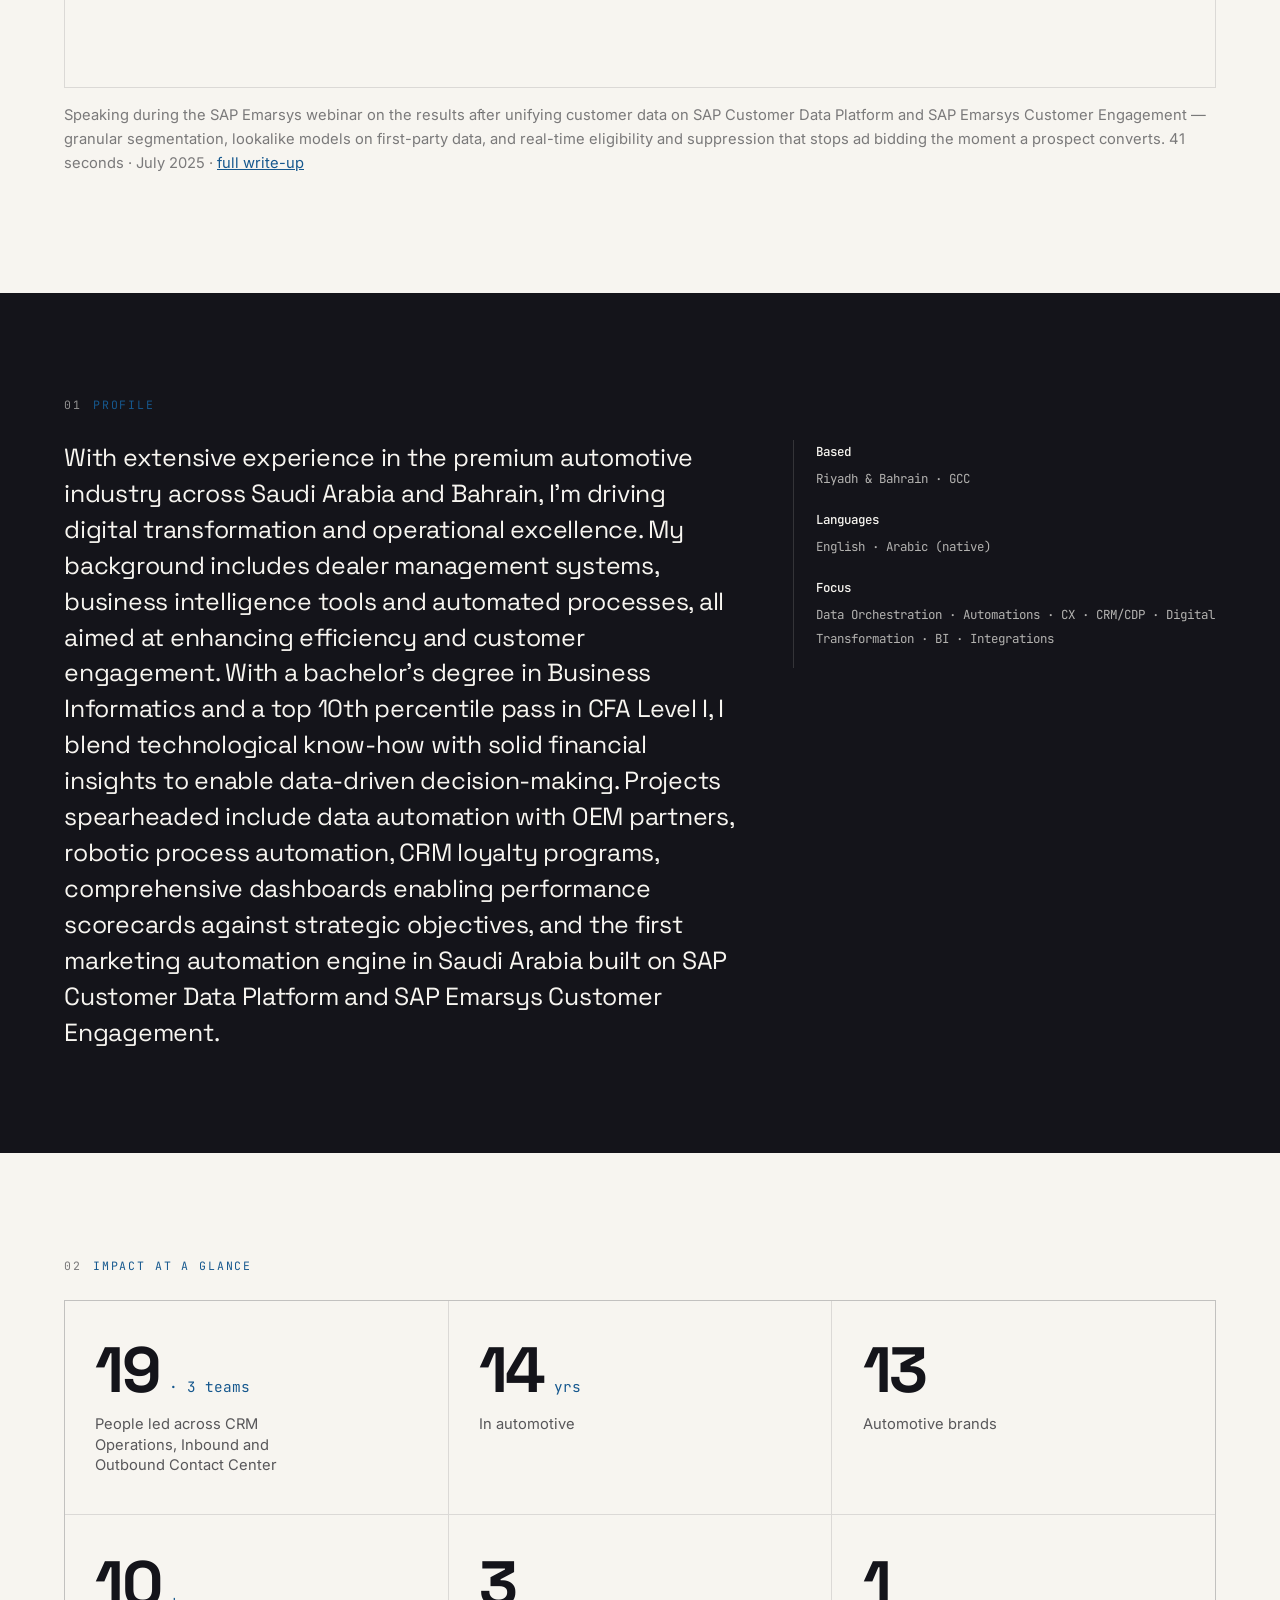
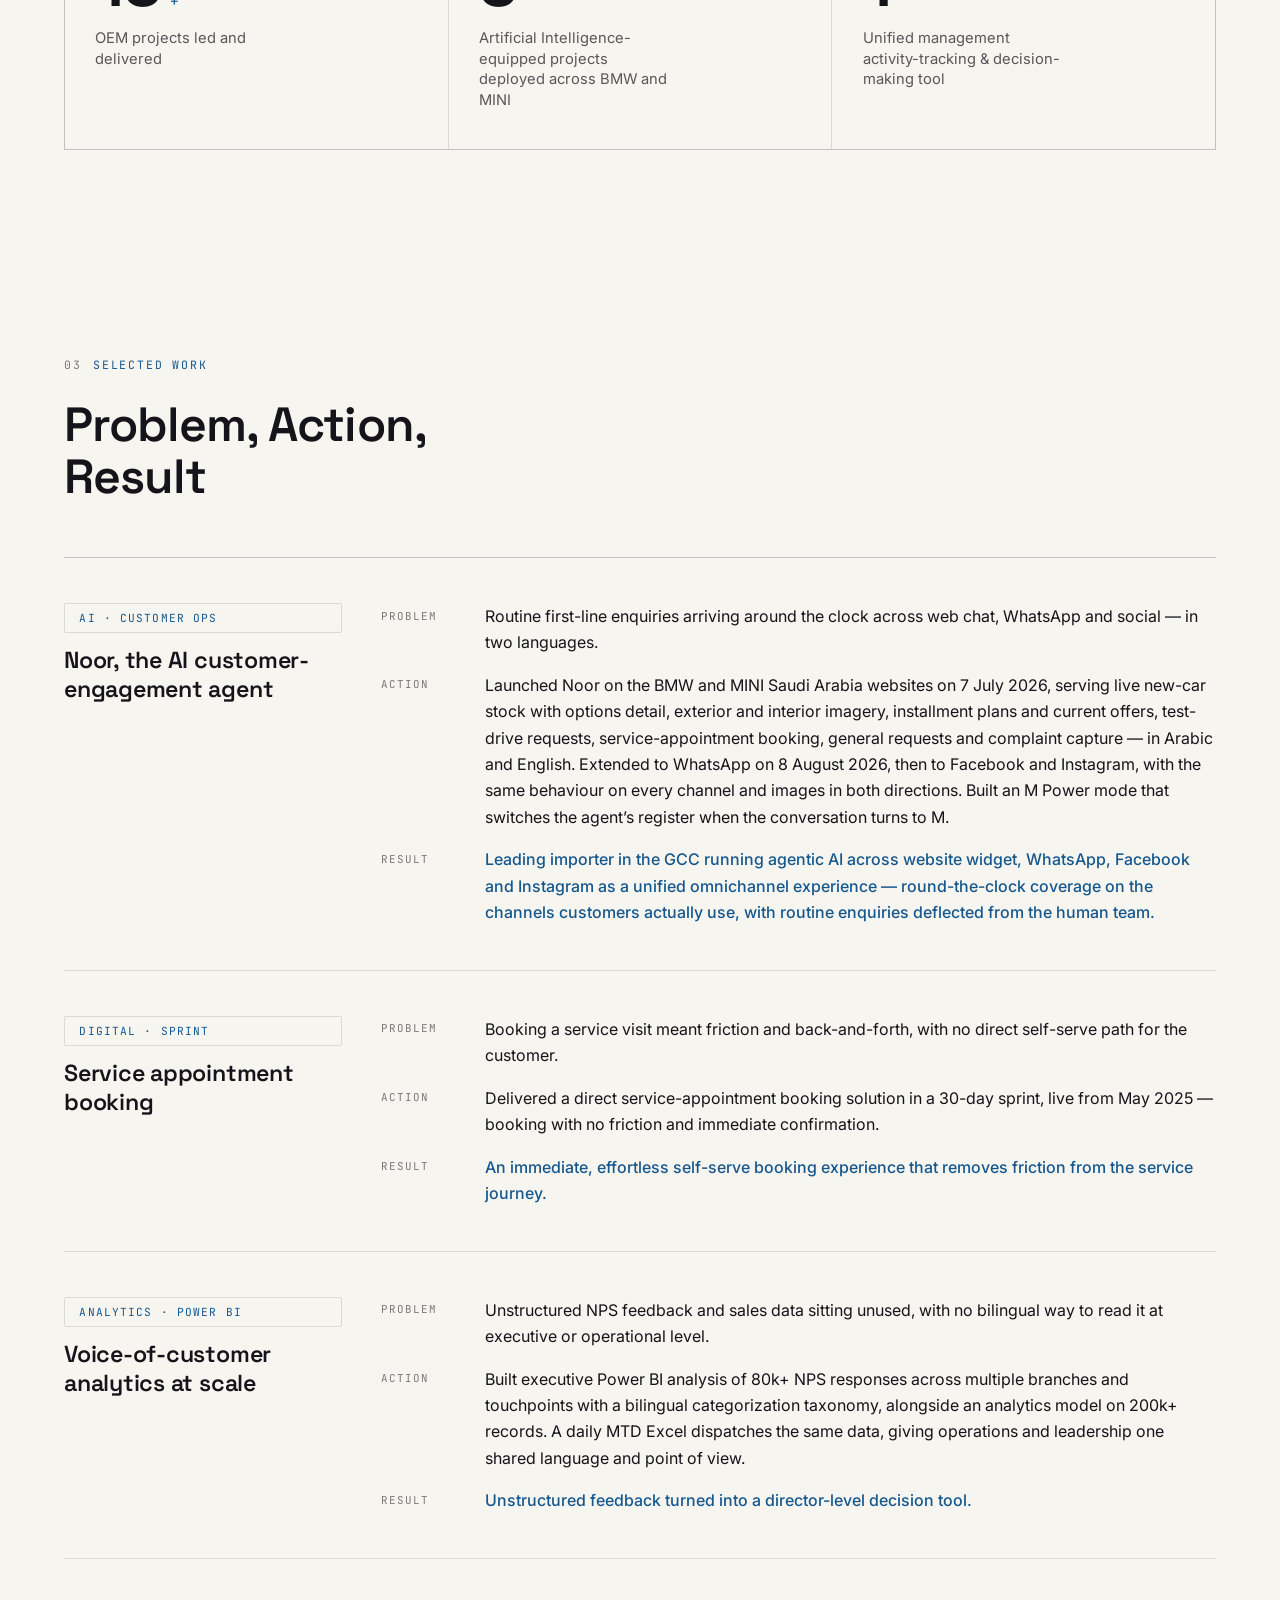
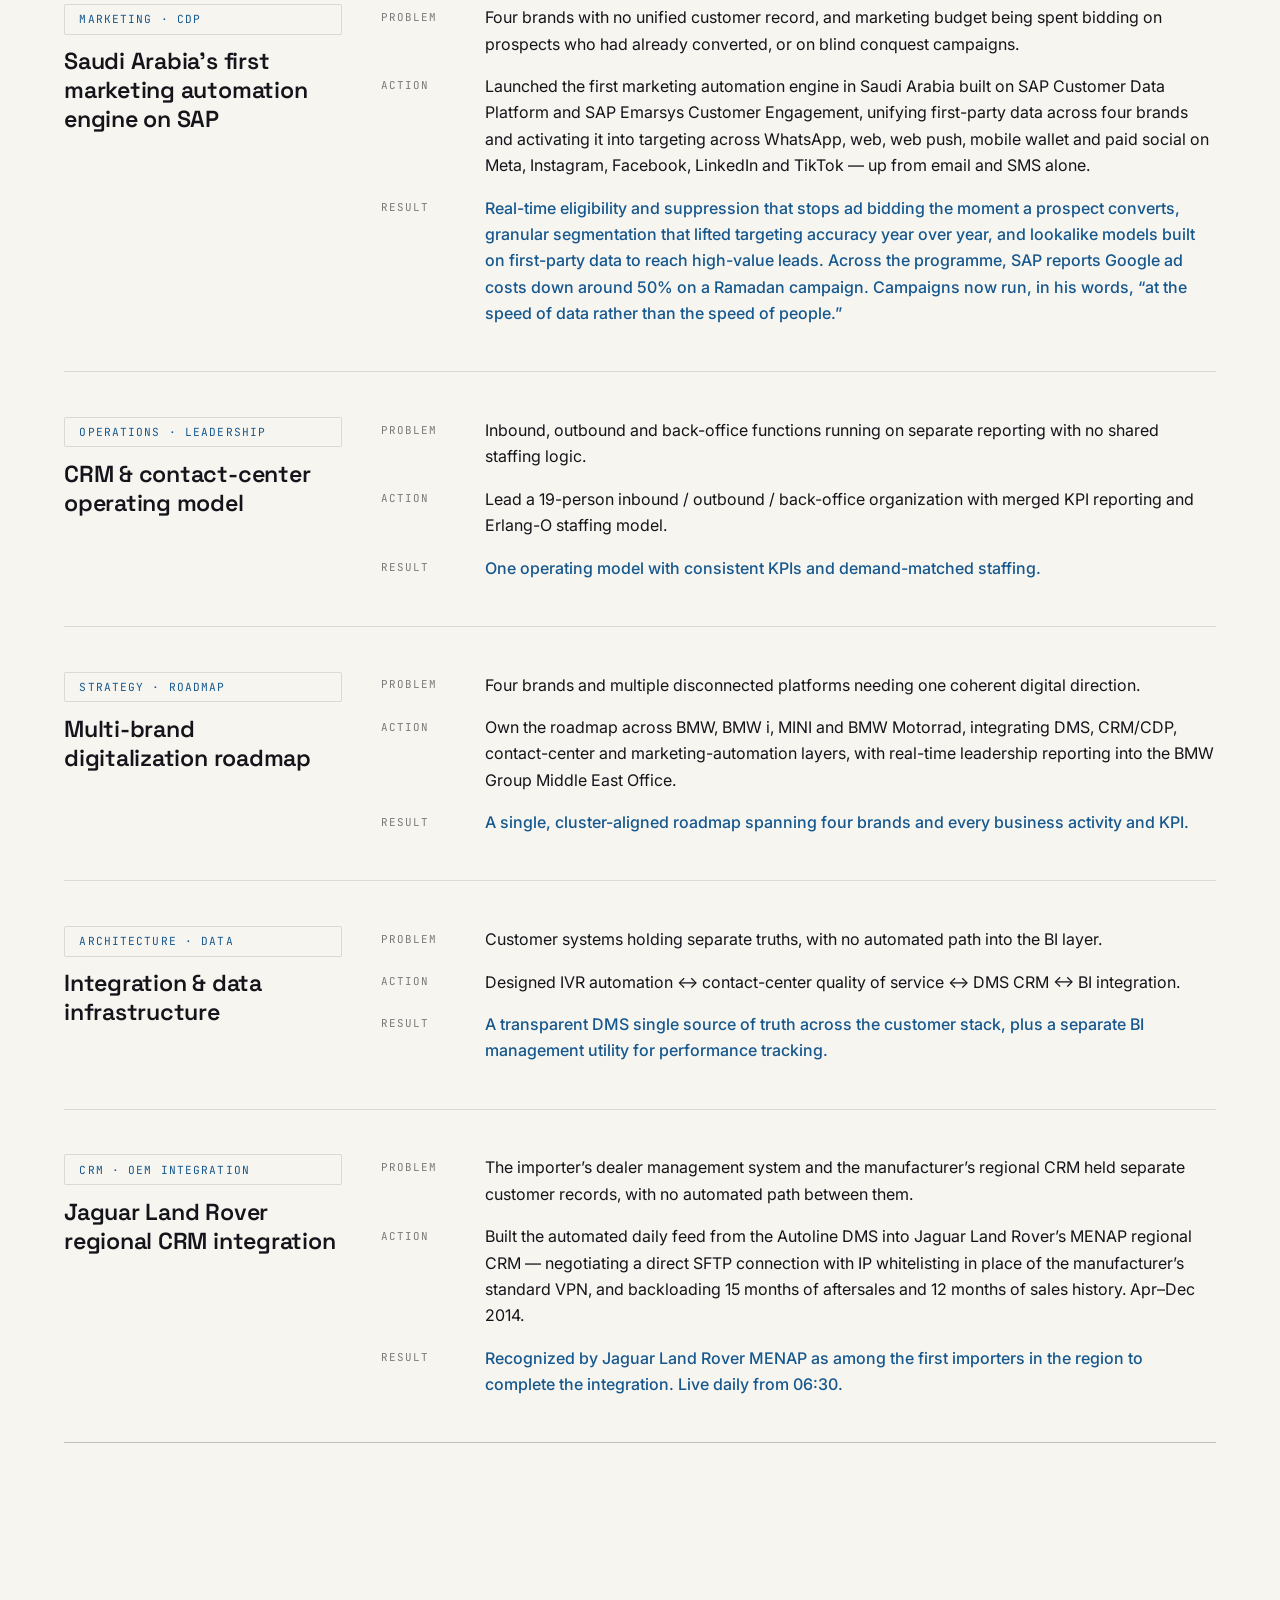
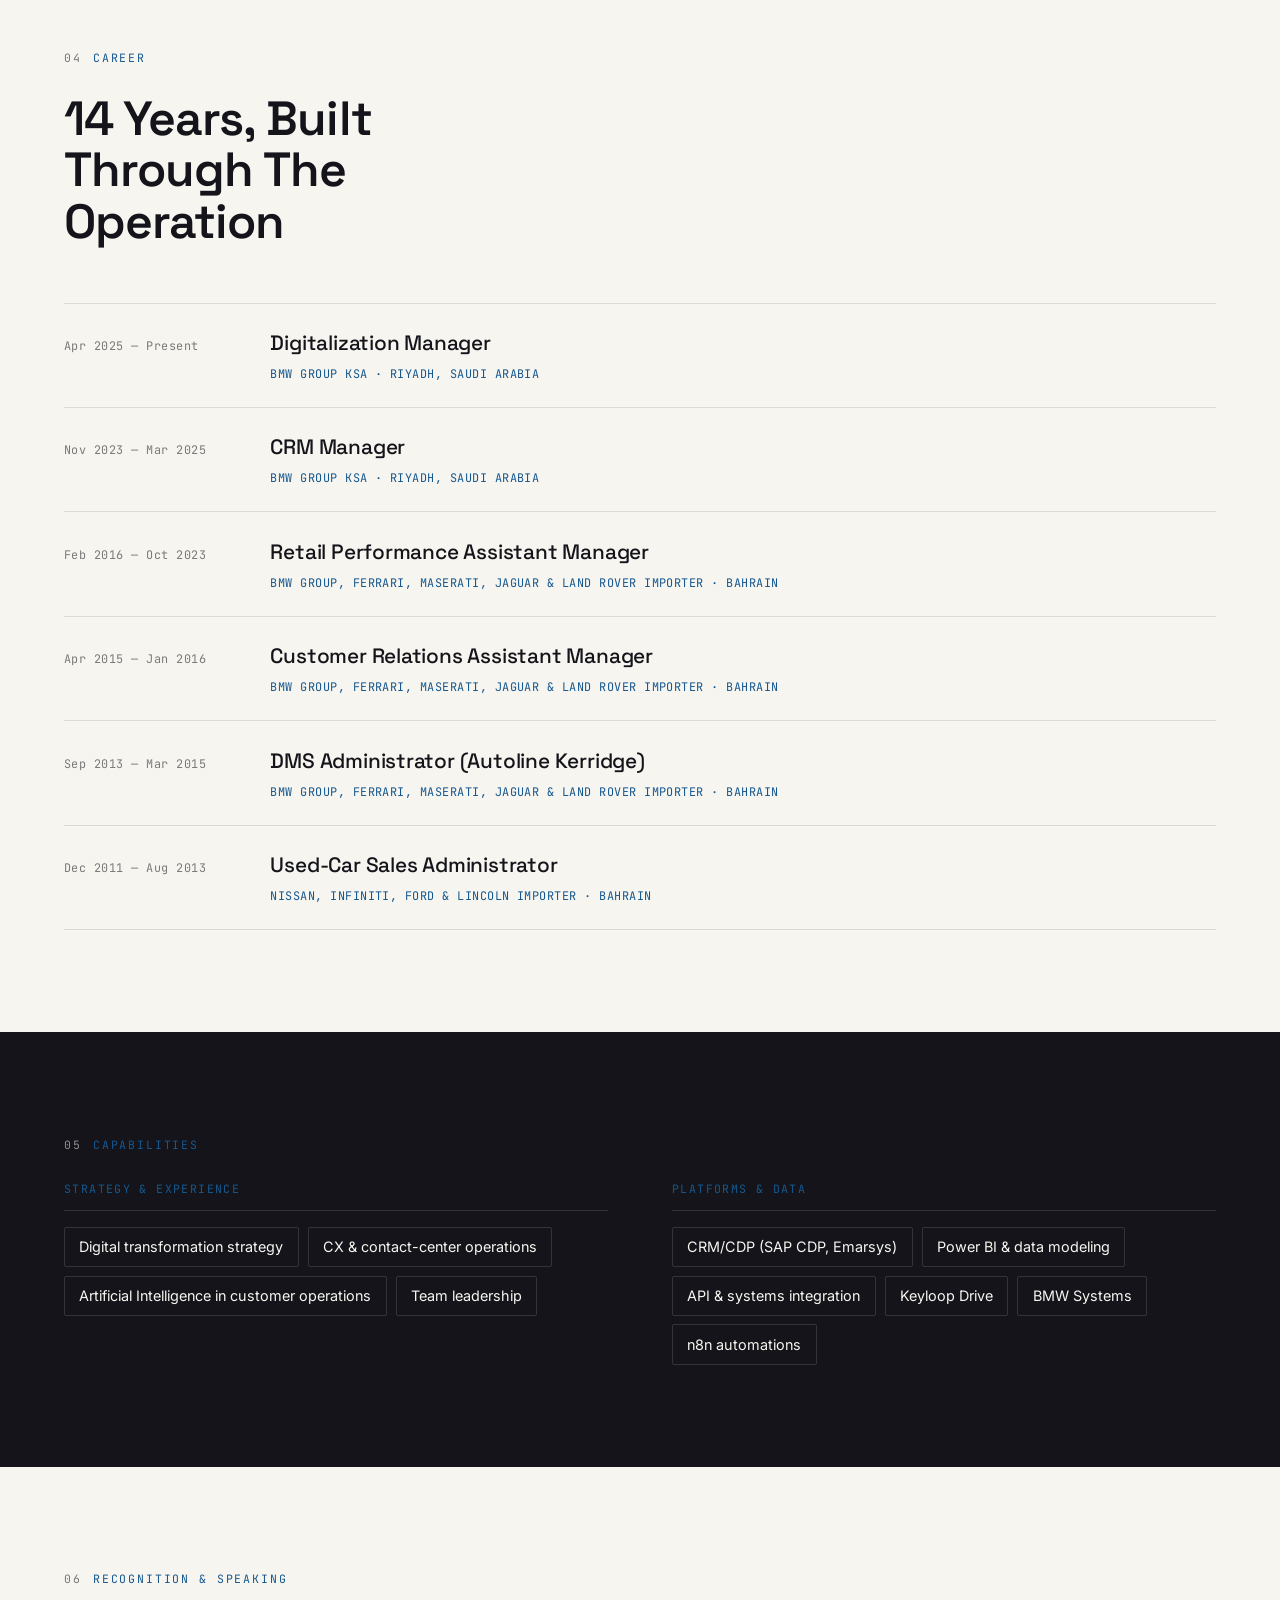
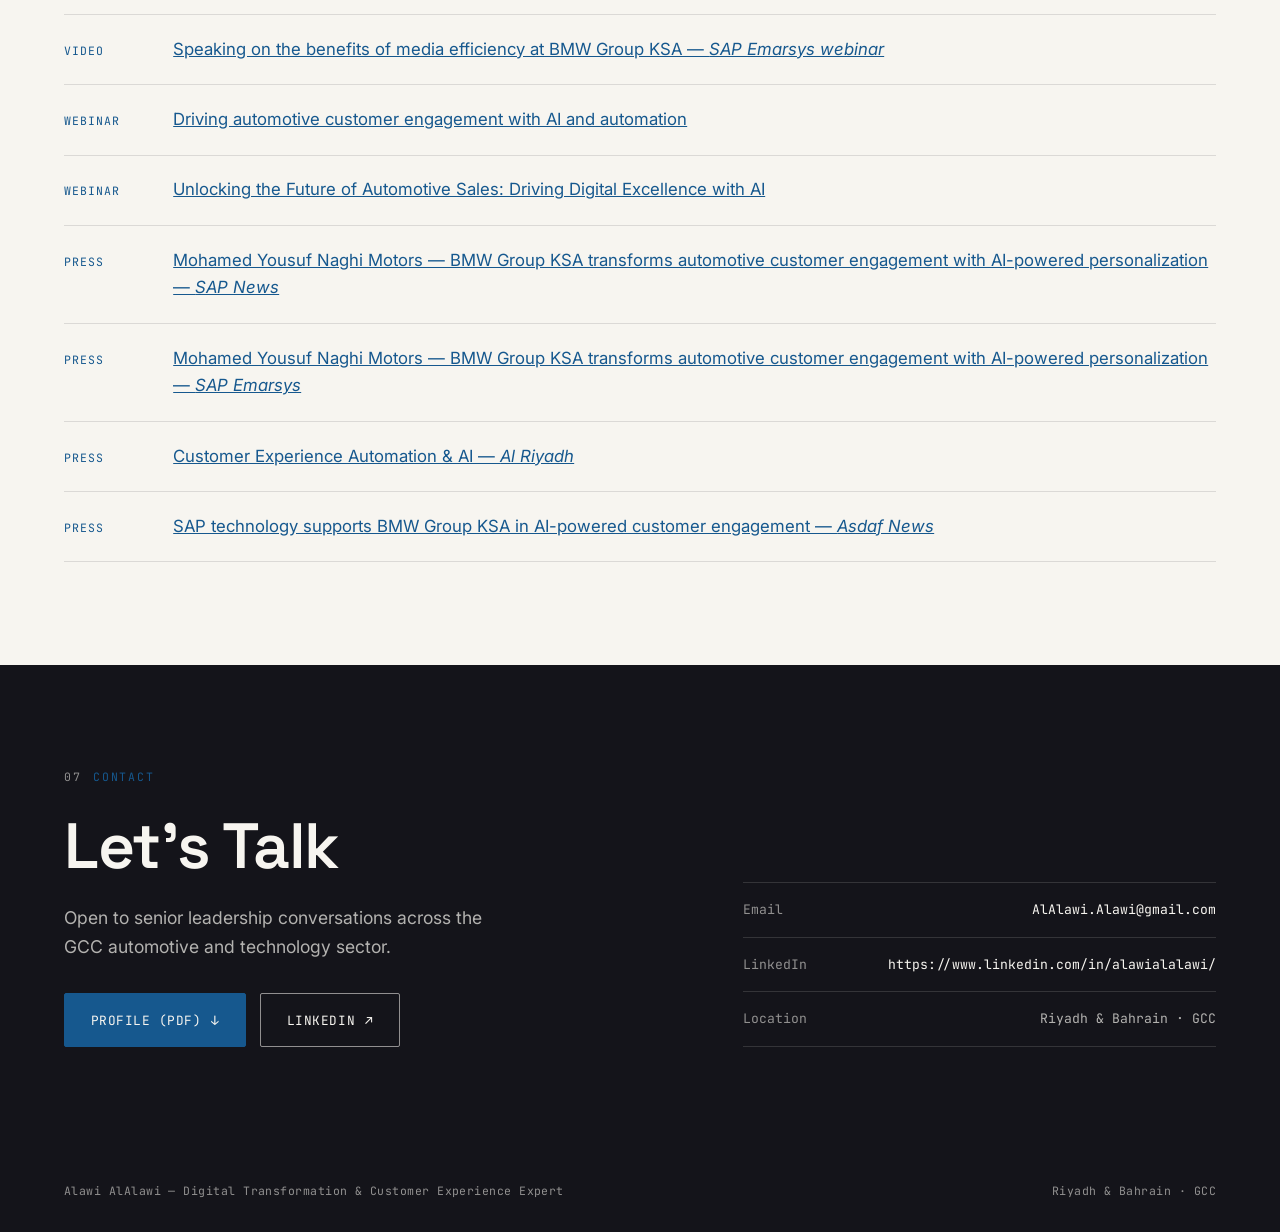
==== commit a0c3fdc9: "Publish site 2026-09-04" ====
--- a/index.html
+++ b/index.html
@@ -334,23 +334,43 @@
   /* Two columns on desktop so the hero fills the width and the face is the
      first thing a recruiter sees. Collapses to one column below 900px, with
      the portrait above the name. */
+  /* The portrait is stretched to the text column's height rather than given a
+     fixed aspect ratio: a 420px-wide 3/4 image is 560px tall regardless of how
+     the prose reflows, so it overhung the copy top and bottom. Letting the grid
+     row set the height and having object-fit crop keeps the two columns level
+     at every desktop width. */
   .hero-grid {
     display: grid;
     grid-template-columns: minmax(0, 1.35fr) minmax(0, 1fr);
     gap: clamp(2rem, 5vw, 4.5rem);
-    align-items: center;
+    align-items: stretch;
   }
   .hero-portrait {
     width: 100%;
     max-width: 420px;
-    aspect-ratio: 3 / 4;
+    height: 100%;
+    min-height: 400px;
+    max-height: 700px;
     object-fit: cover;
+    object-position: center 22%;
     border: 1px solid var(--ink-12);
     justify-self: end;
   }
+  /* Single column below 900px: full-bleed 4/3 crop above the name. A capped
+     260px box left-aligned in a 375px column read as misaligned rather than
+     deliberate, and a full-width 3/4 crop would cost ~500px before the h1. */
   @media (max-width: 900px) {
     .hero-grid { grid-template-columns: 1fr; gap: 2rem; }
-    .hero-portrait { max-width: 260px; justify-self: start; order: -1; }
+    .hero-portrait {
+      order: -1;
+      justify-self: stretch;
+      max-width: 100%;
+      height: auto;
+      min-height: 0;
+      max-height: none;
+      aspect-ratio: 4 / 3;
+      object-position: center 20%;
+    }
   }
   /* Visual blocks run the full container; only prose stays capped. */
   .media-wide { max-width: 100%; }
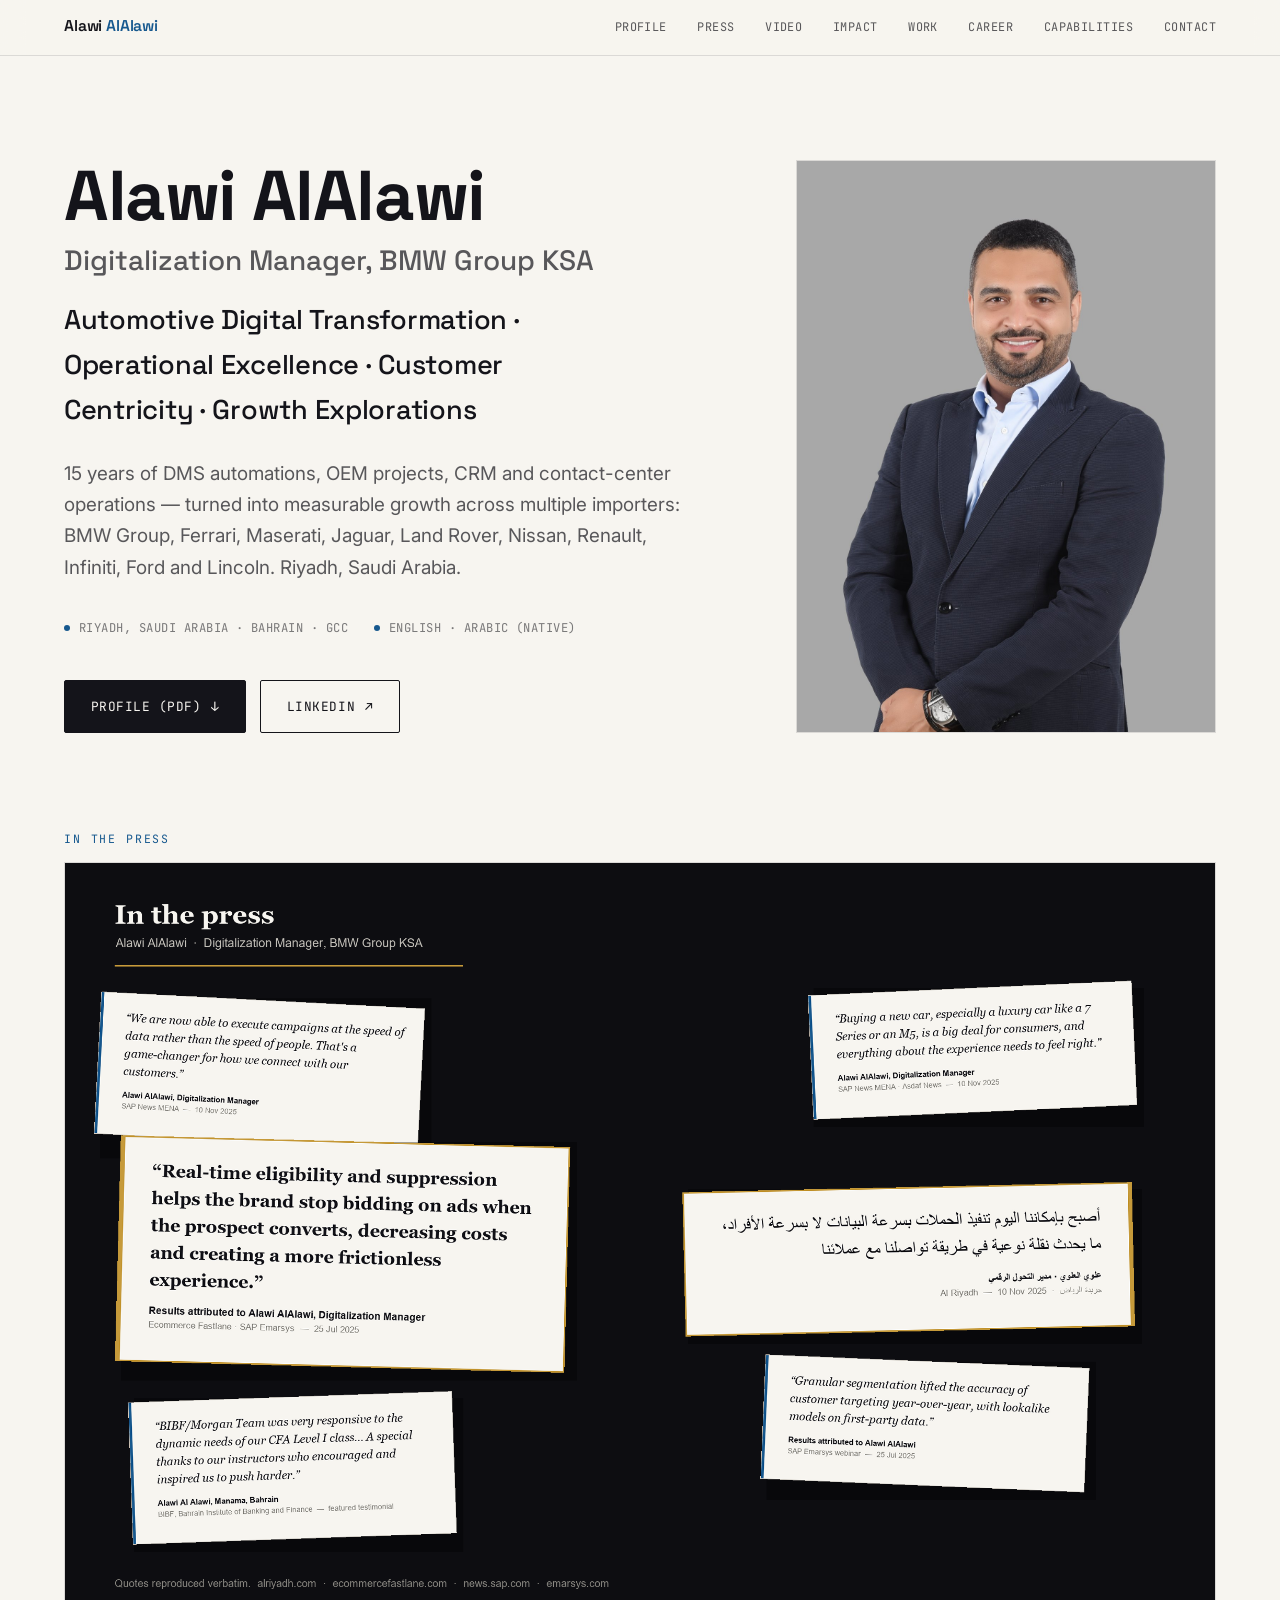
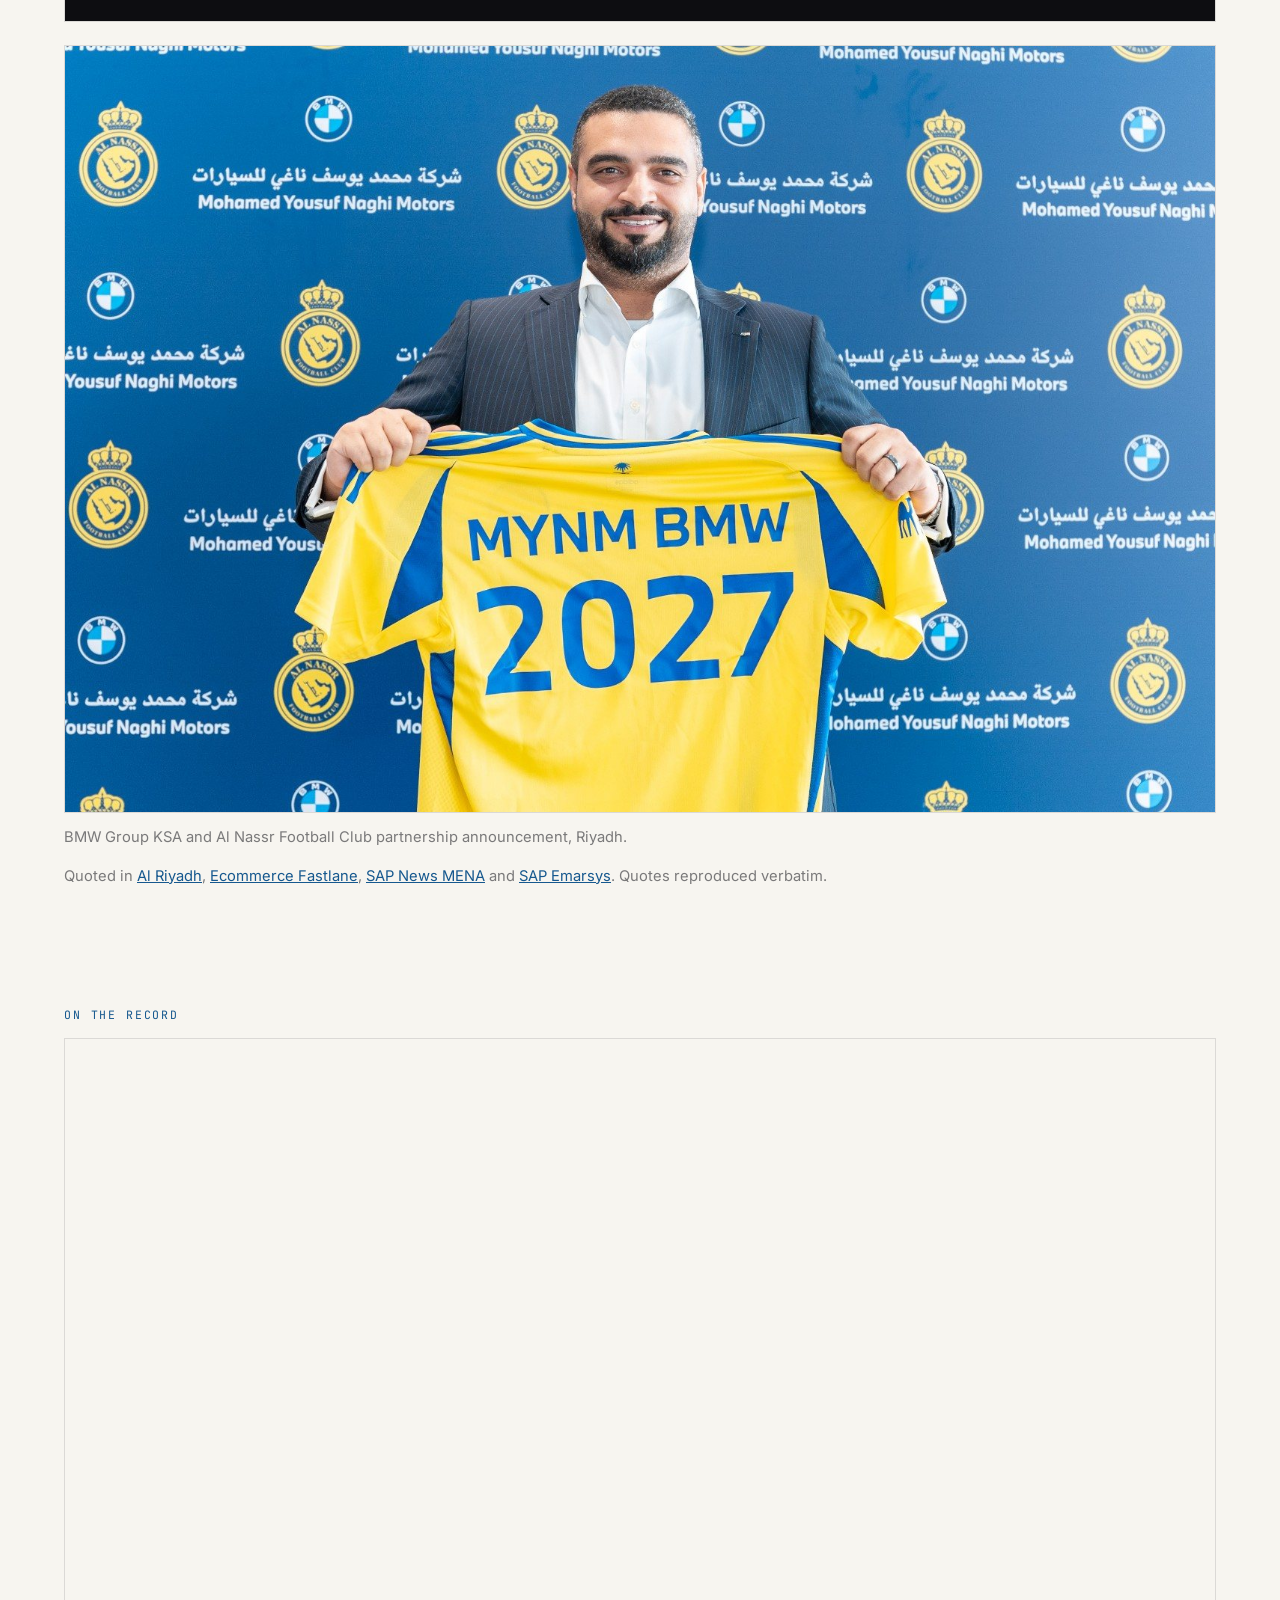
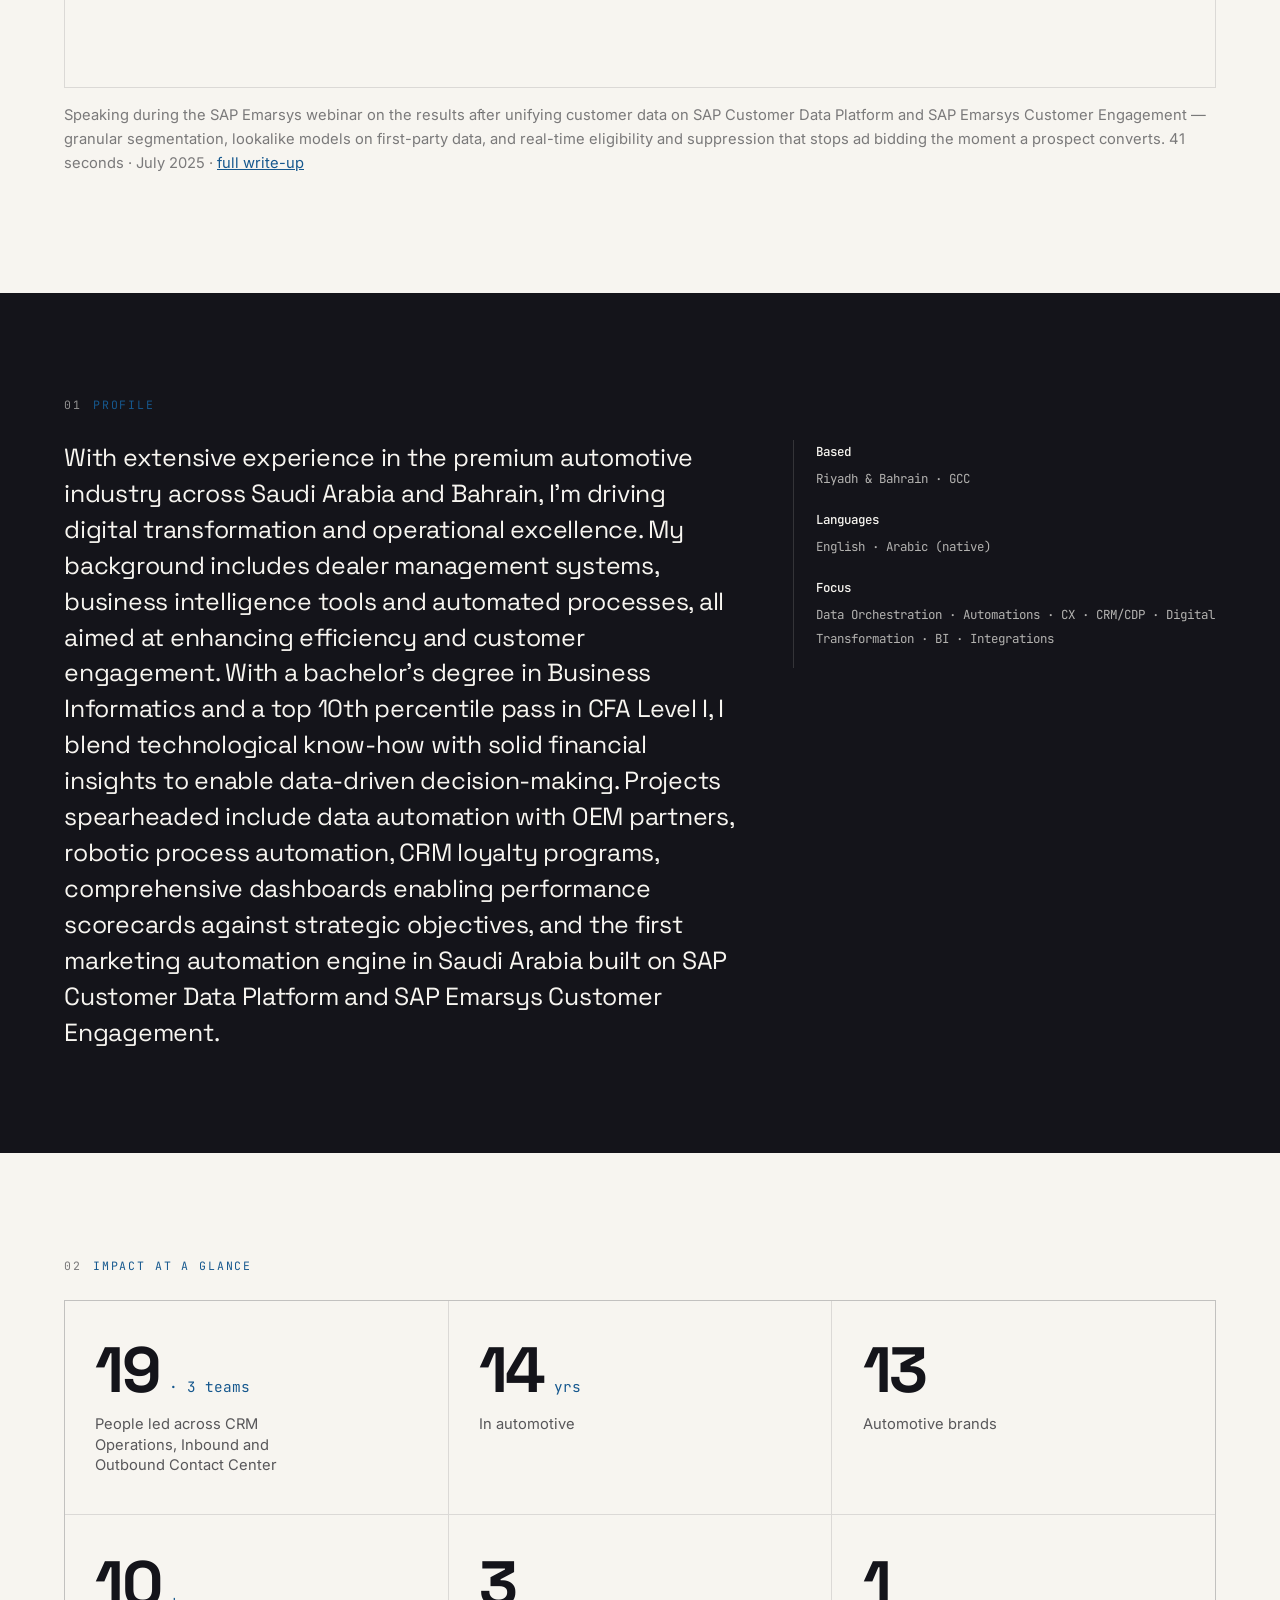
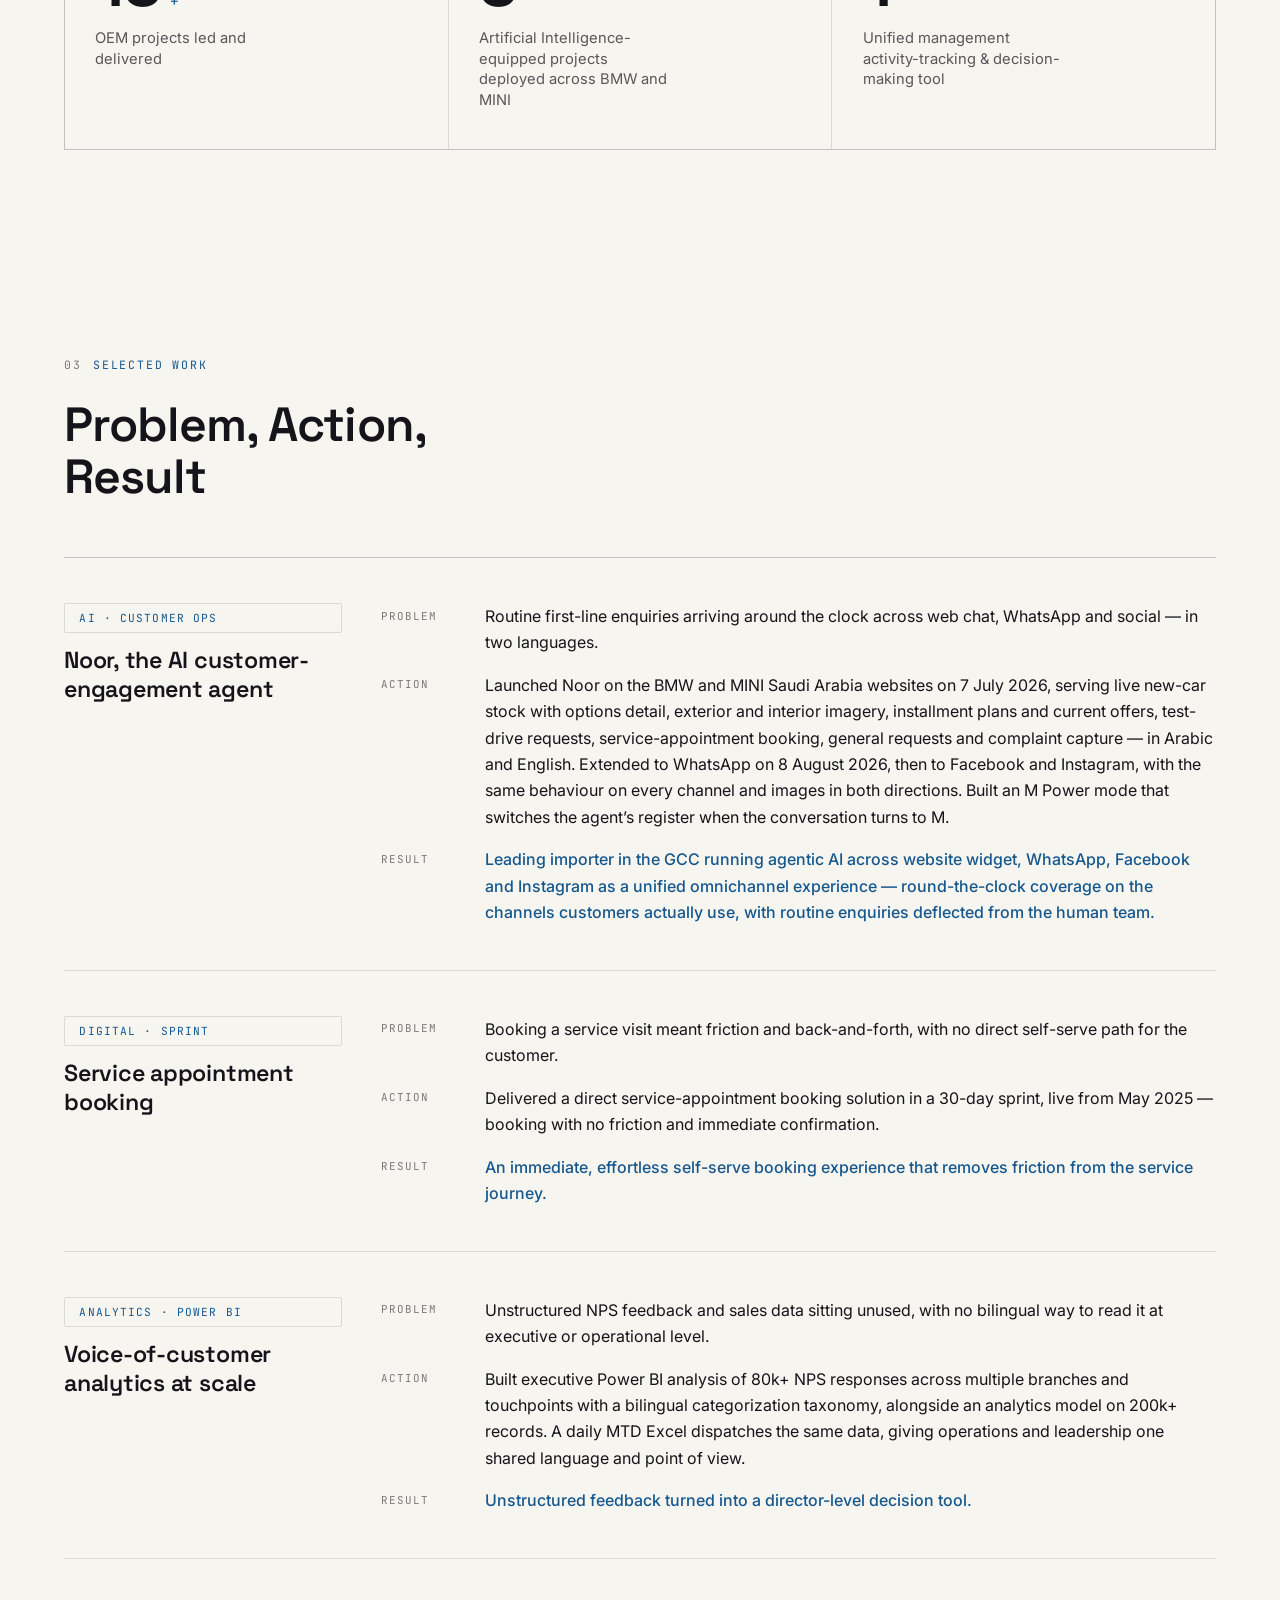
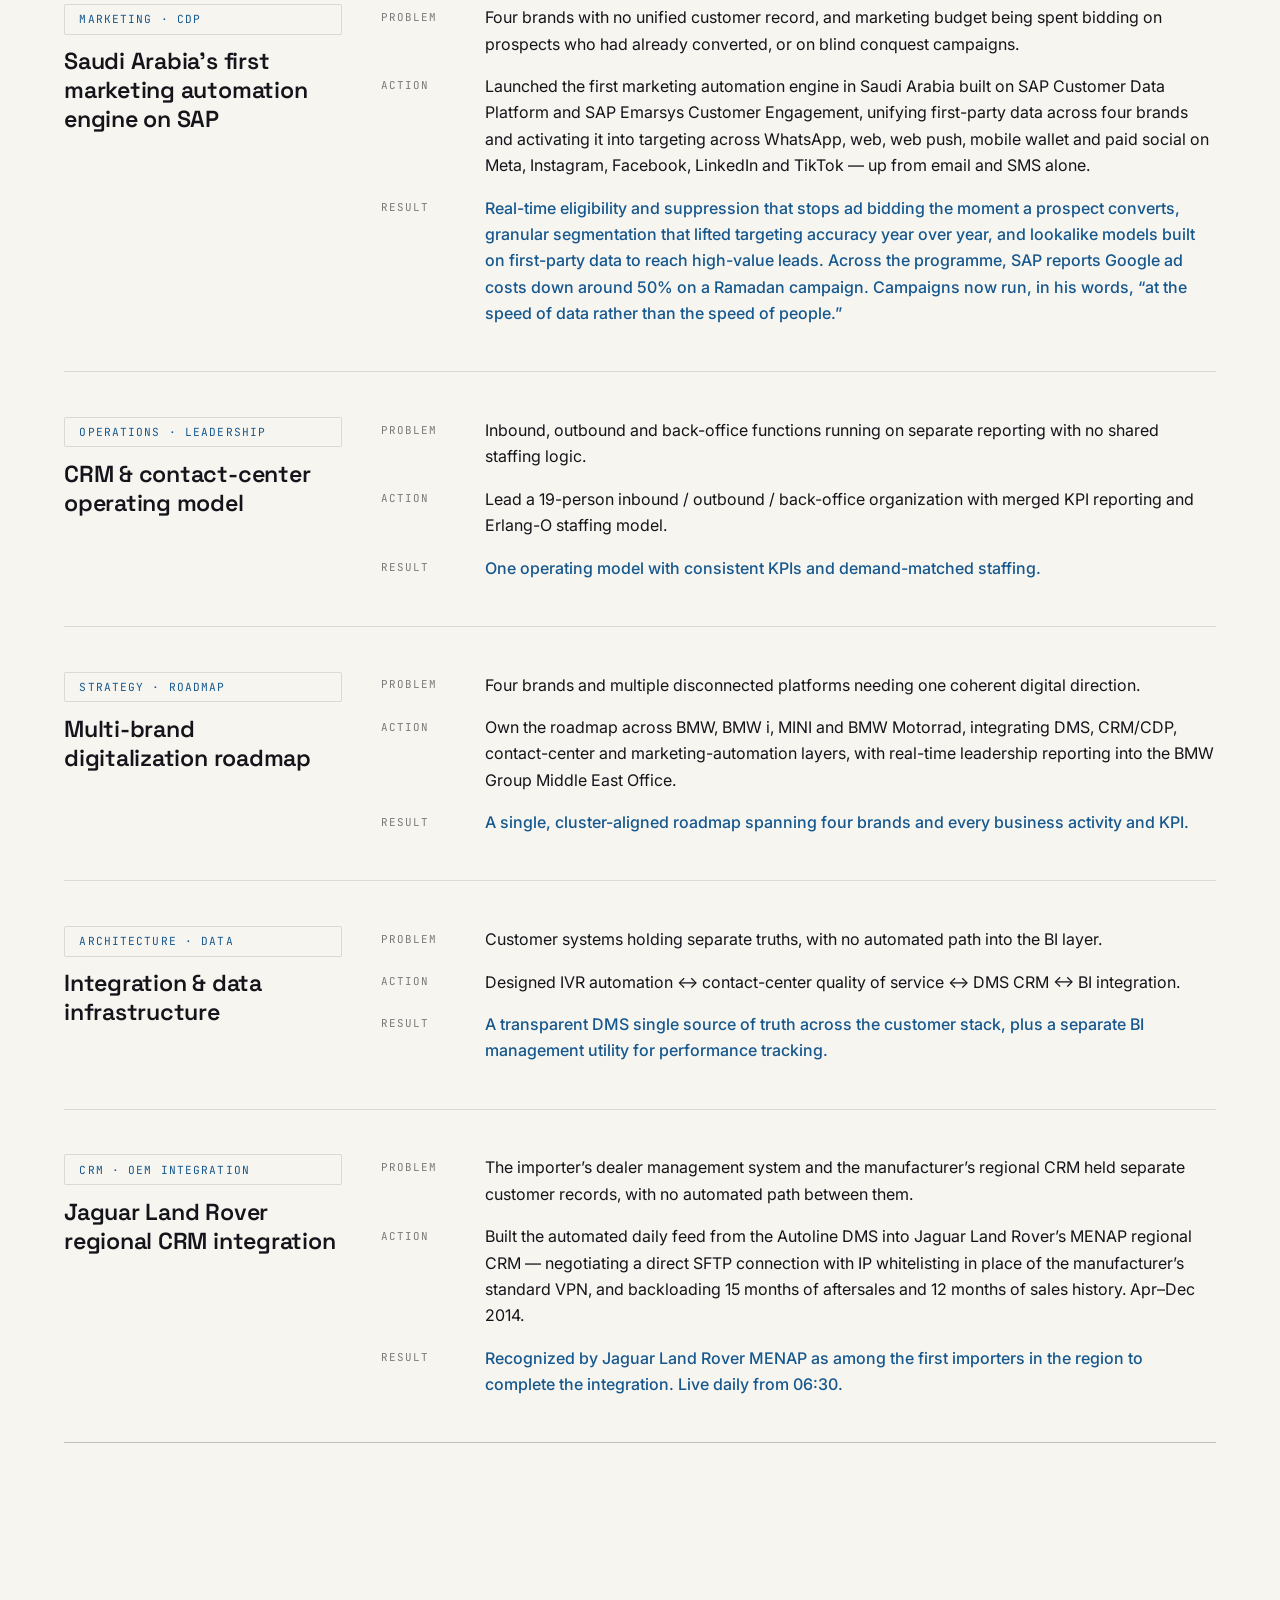
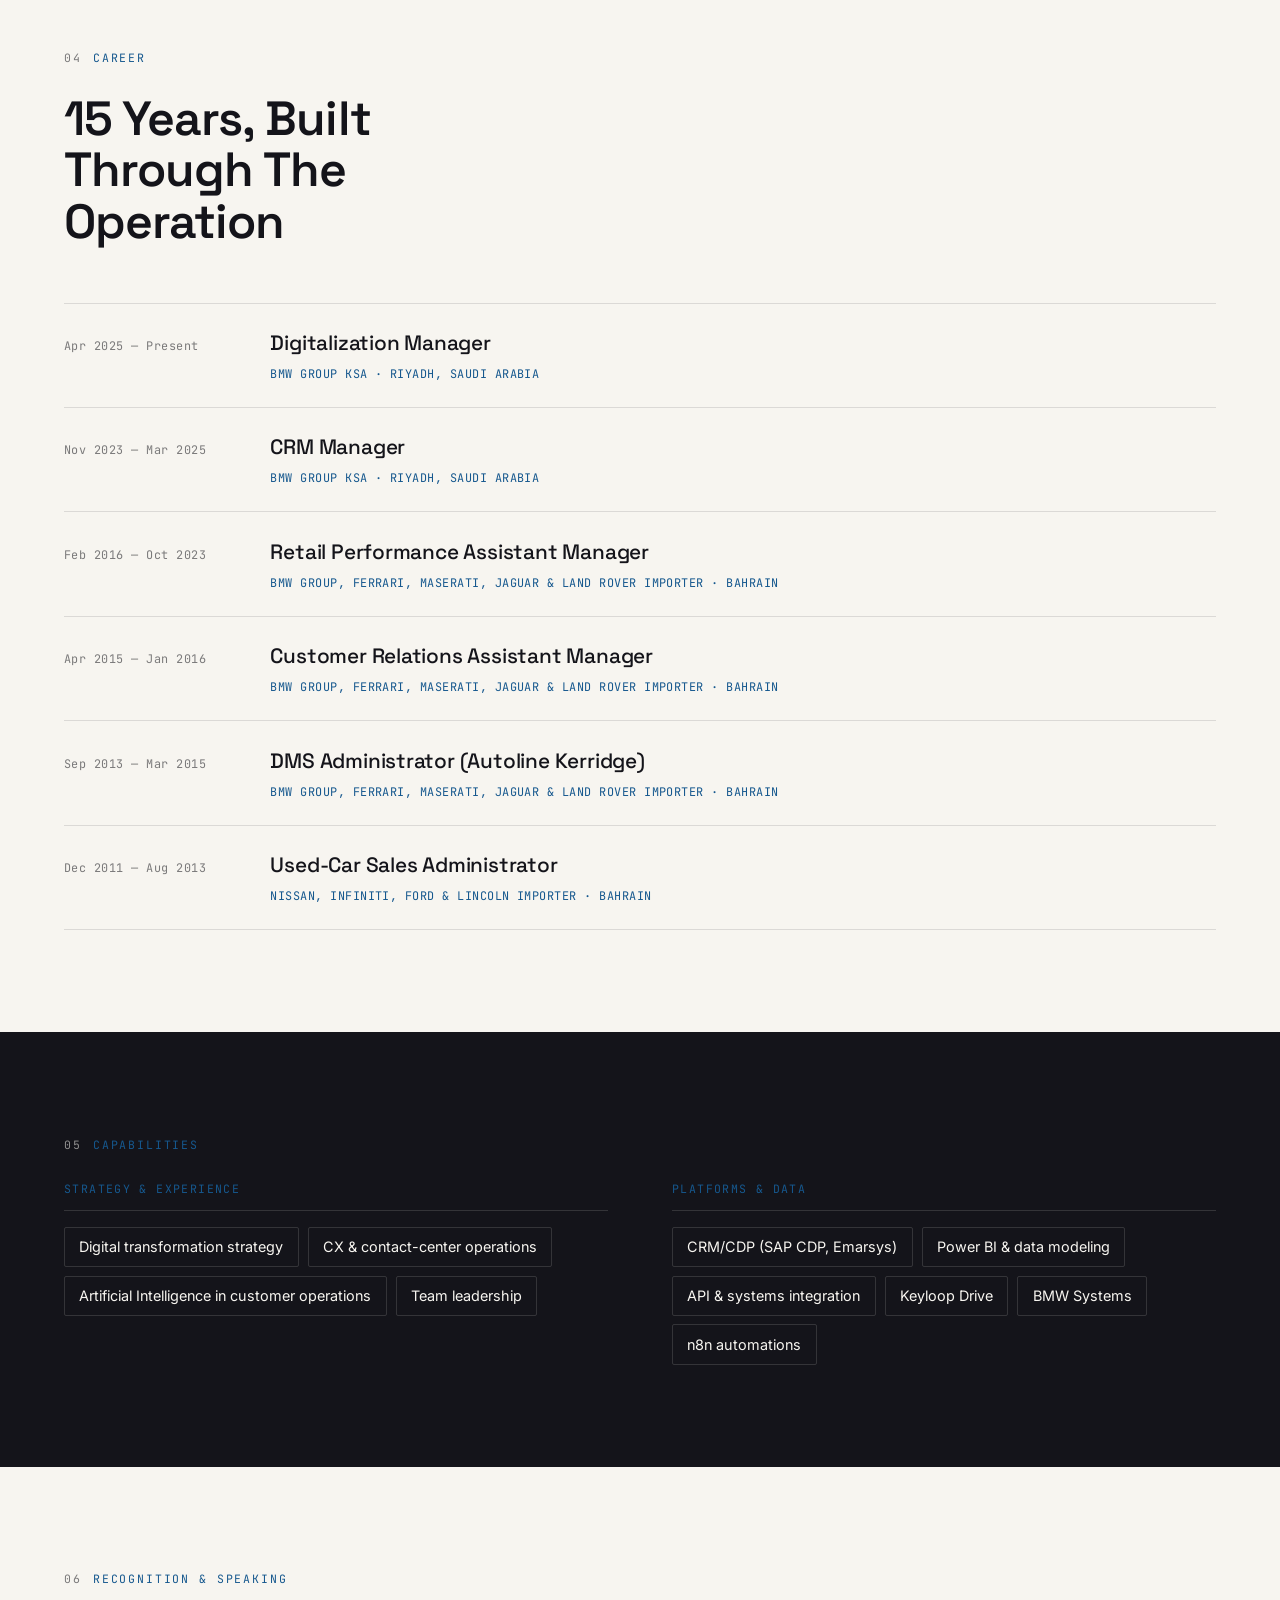
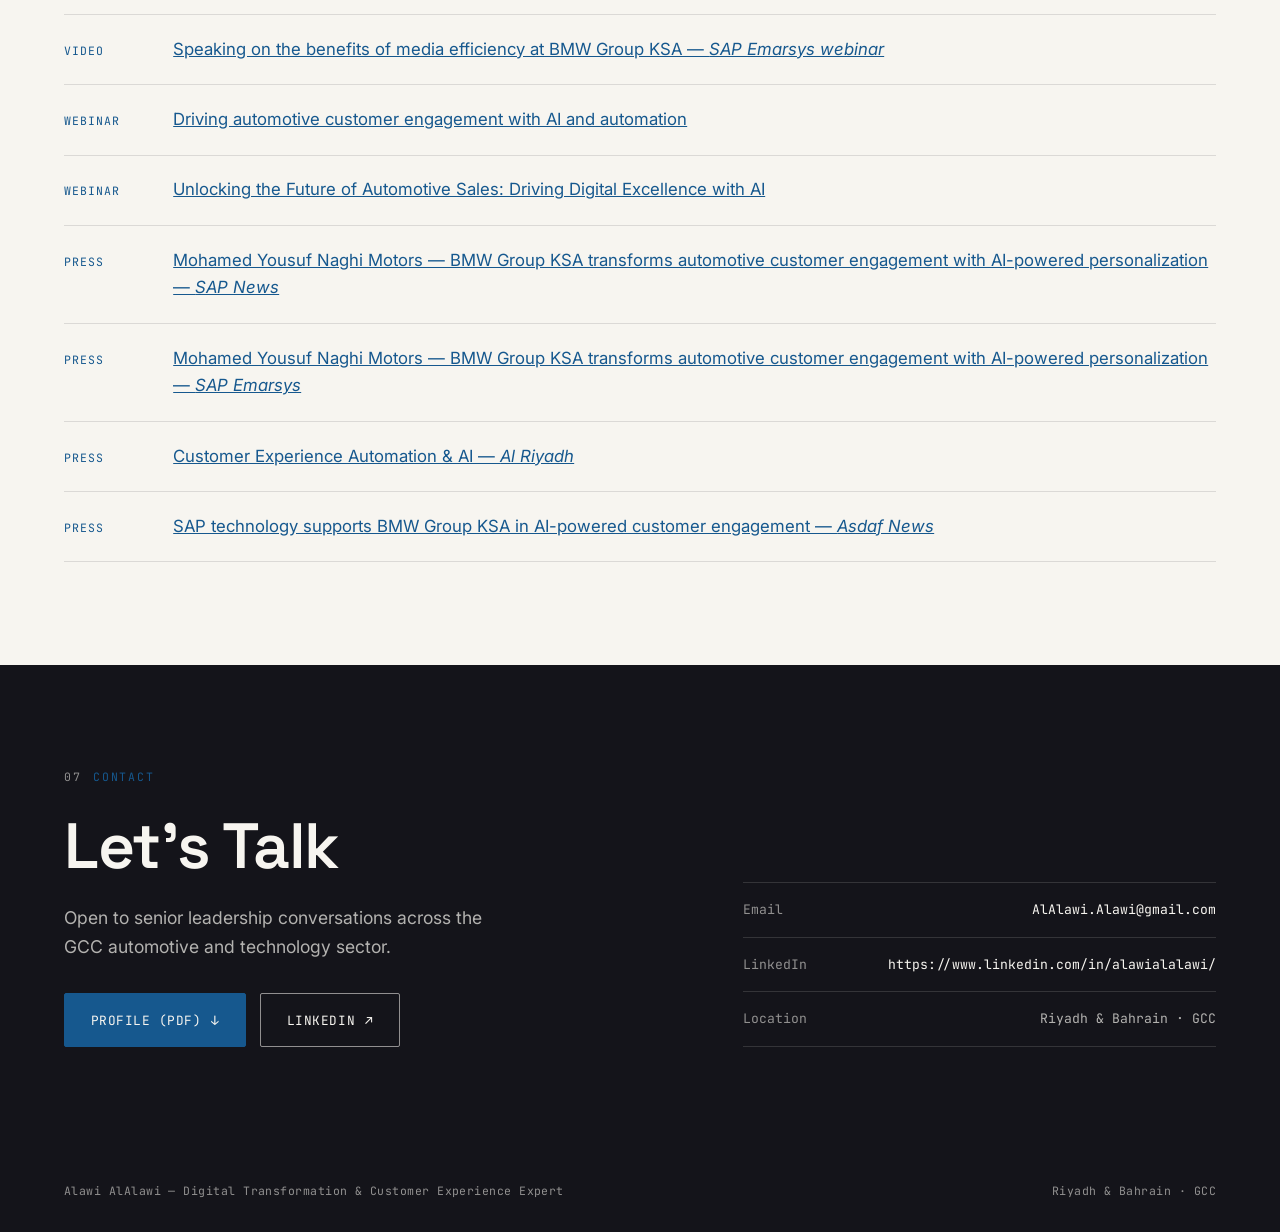
==== commit 94ea907f: "Publish site 2026-09-07" ====
--- a/index.html
+++ b/index.html
@@ -4,7 +4,7 @@
 <meta charset="UTF-8" />
 <meta name="viewport" content="width=device-width, initial-scale=1.0" />
 <title>Alawi AlAlawi — Digitalization Manager, BMW Group KSA | Automotive CRM &amp; CX, Saudi Arabia</title>
-<meta name="description" content="Alawi AlAlawi is Digitalization Manager at BMW Group KSA in Riyadh, Saudi Arabia. Fourteen years in automotive retail: dealer management systems, CRM and CDP, contact center operations and business intelligence across the GCC." />
+<meta name="description" content="Alawi AlAlawi is Digitalization Manager at BMW Group KSA in Riyadh, Saudi Arabia. Fifteen years in automotive retail: dealer management systems, CRM and CDP, contact center operations and business intelligence across the GCC." />
 <meta name="author" content="Alawi AlAlawi" />
 <meta name="robots" content="index, follow, max-snippet:-1, max-image-preview:large" />
 <link rel="canonical" href="https://alalawialawi.github.io/Resume/" />
@@ -40,7 +40,7 @@
       "@id": "https://alalawialawi.github.io/Resume/",
       "url": "https://alalawialawi.github.io/Resume/",
       "name": "Alawi AlAlawi — Digitalization Manager, BMW Group KSA",
-      "description": "Alawi AlAlawi is Digitalization Manager at BMW Group KSA in Riyadh, Saudi Arabia. Fourteen years in automotive retail: dealer management systems, CRM and CDP, contact center operations and business intelligence across the GCC.",
+      "description": "Alawi AlAlawi is Digitalization Manager at BMW Group KSA in Riyadh, Saudi Arabia. Fifteen years in automotive retail: dealer management systems, CRM and CDP, contact center operations and business intelligence across the GCC.",
       "inLanguage": "en-US",
       "mainEntity": {
         "@id": "https://alalawialawi.github.io/Resume/#person"
@@ -74,7 +74,7 @@
       "url": "https://alalawialawi.github.io/Resume/",
       "image": "https://alalawialawi.github.io/Resume/assets/og-image.png",
       "jobTitle": "Digitalization Manager",
-      "description": "Digitalization Manager at BMW Group KSA. Fourteen years in automotive retail, working the seam where dealer management systems, customer data platforms, contact center operations and OEM retail standards have to agree on one customer record.",
+      "description": "Digitalization Manager at BMW Group KSA. Fifteen years in automotive retail, working the seam where dealer management systems, customer data platforms, contact center operations and OEM retail standards have to agree on one customer record.",
       "worksFor": {
         "@type": "Organization",
         "name": "BMW Group KSA",
@@ -699,7 +699,7 @@
 <div>
   <h1>Alawi AlAlawi<span class="role">Digitalization Manager, BMW Group KSA</span></h1>
   <p class="headline">Automotive Digital Transformation &middot; Operational Excellence &middot; Customer Centricity &middot; Growth Explorations</p>
-  <p class="value">14 years of DMS automations, OEM projects, CRM and contact-center operations — turned into measurable growth across multiple importers: BMW Group, Ferrari, Maserati, Jaguar, Land Rover, Nissan, Renault, Infiniti, Ford and Lincoln. Riyadh, Saudi Arabia.</p>
+  <p class="value">15 years of DMS automations, OEM projects, CRM and contact-center operations — turned into measurable growth across multiple importers: BMW Group, Ferrari, Maserati, Jaguar, Land Rover, Nissan, Renault, Infiniti, Ford and Lincoln. Riyadh, Saudi Arabia.</p>
   <div class="meta-row">
     <span>Riyadh, Saudi Arabia · Bahrain · GCC</span>
     <span>English · Arabic (native)</span>
@@ -878,7 +878,7 @@
 <section class="wrap" id="career">
   <div class="sec-head">
     <p class="eyebrow"><span class="num">04</span> Career</p>
-    <h2>14 Years, Built Through The Operation</h2>
+    <h2>15 Years, Built Through The Operation</h2>
   </div>
   <div class="timeline">
     <div class="tl-item">
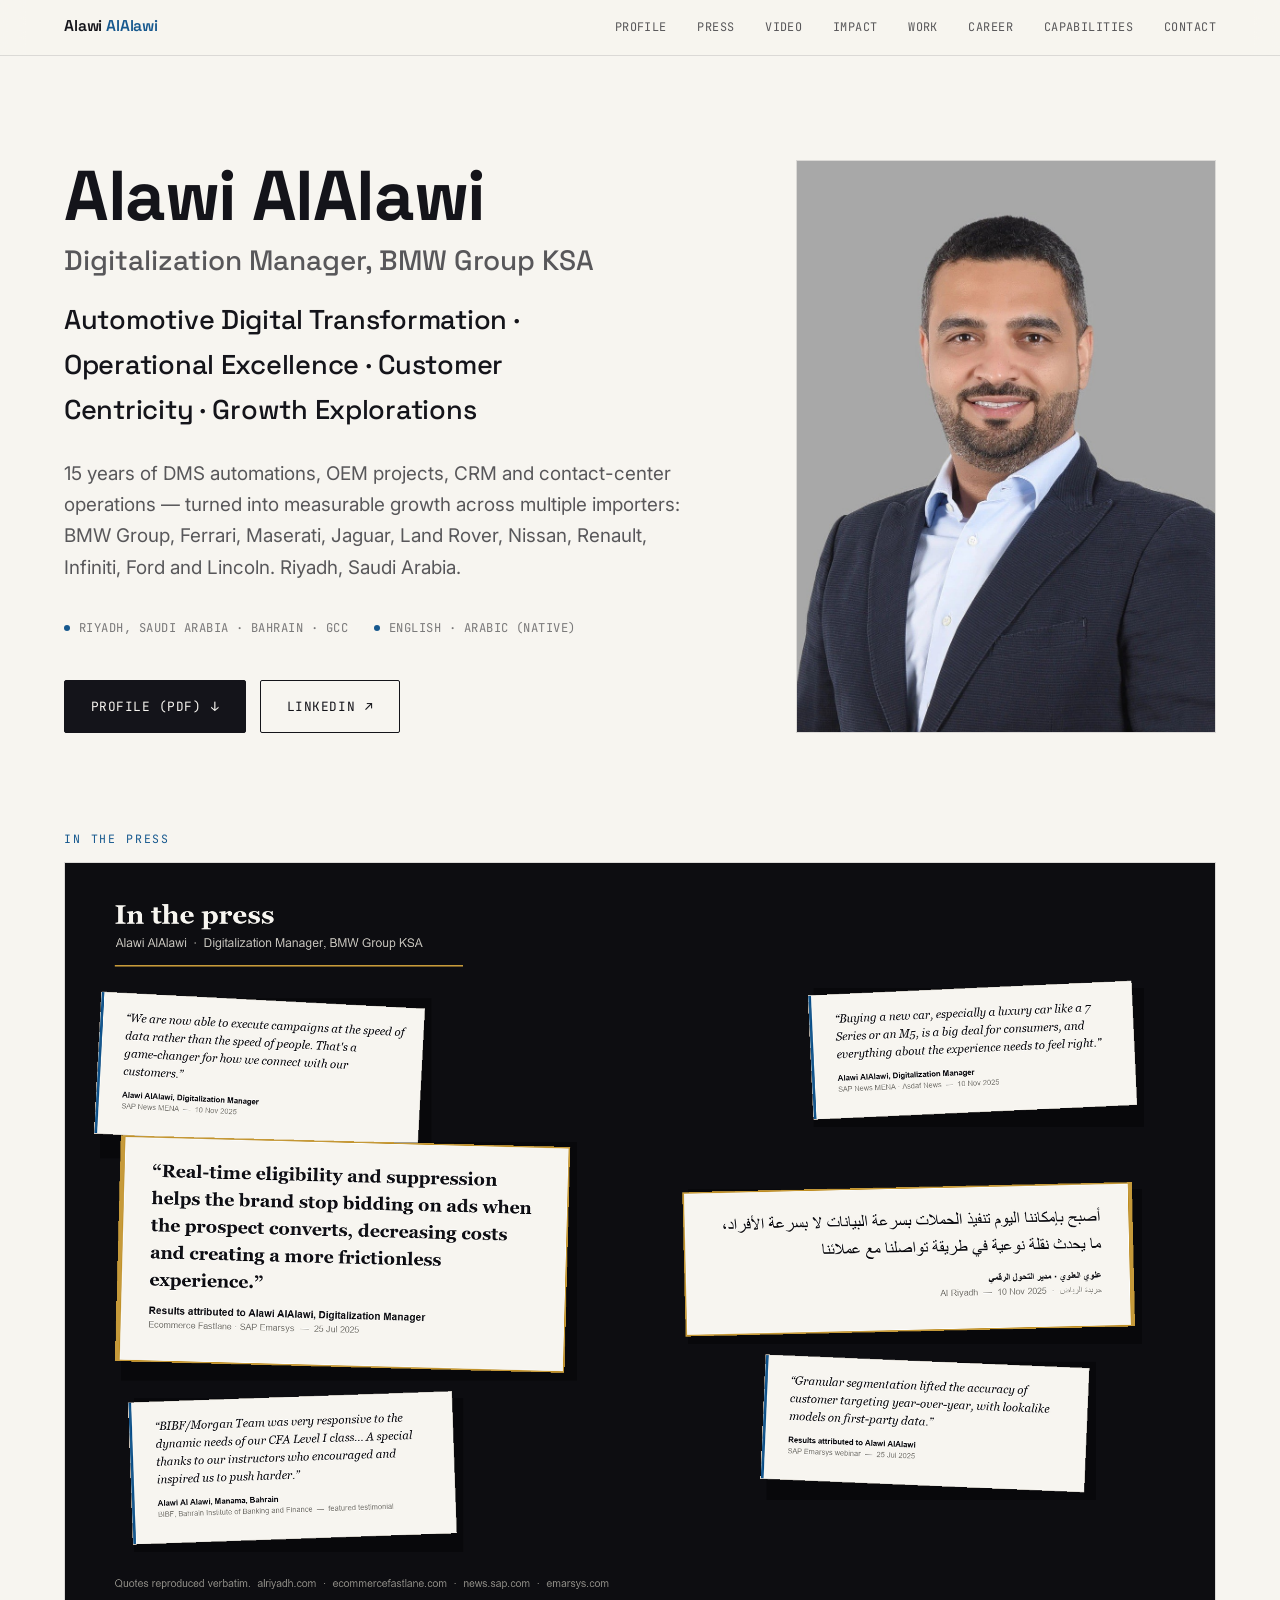
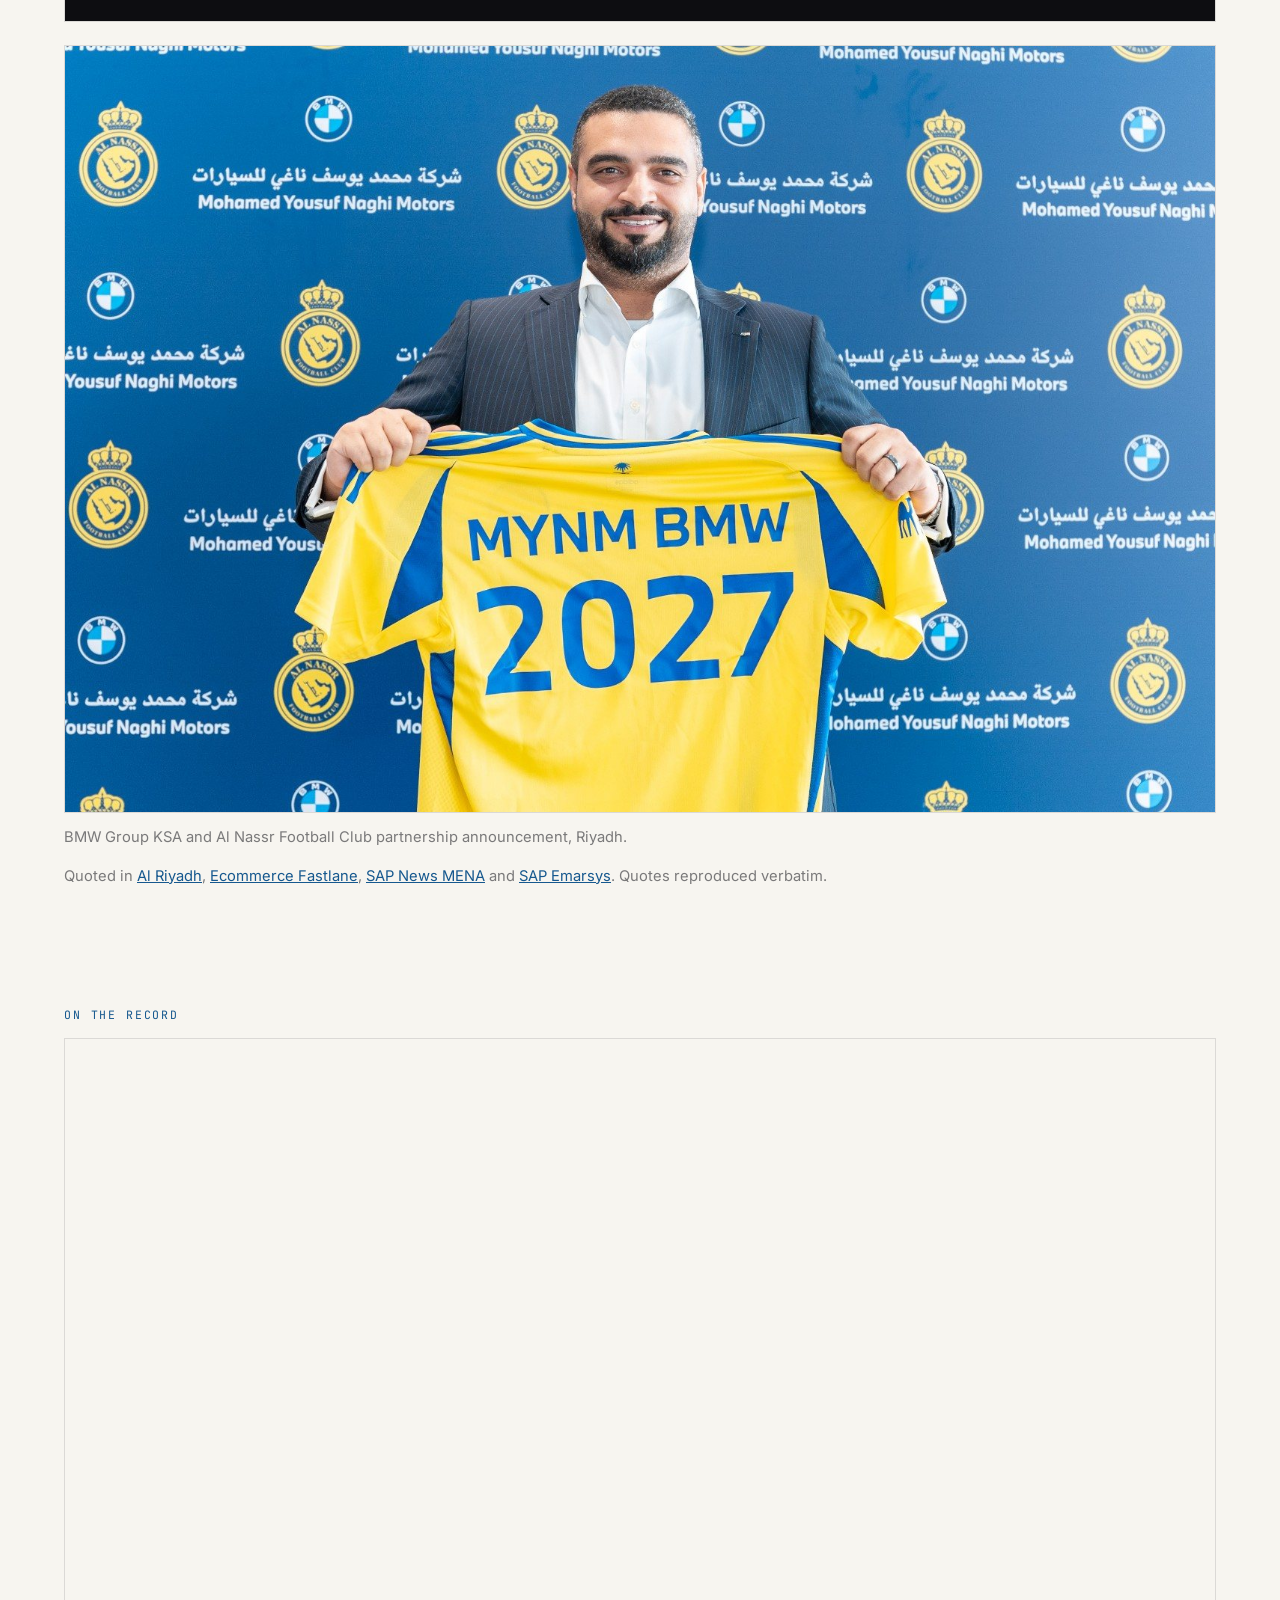
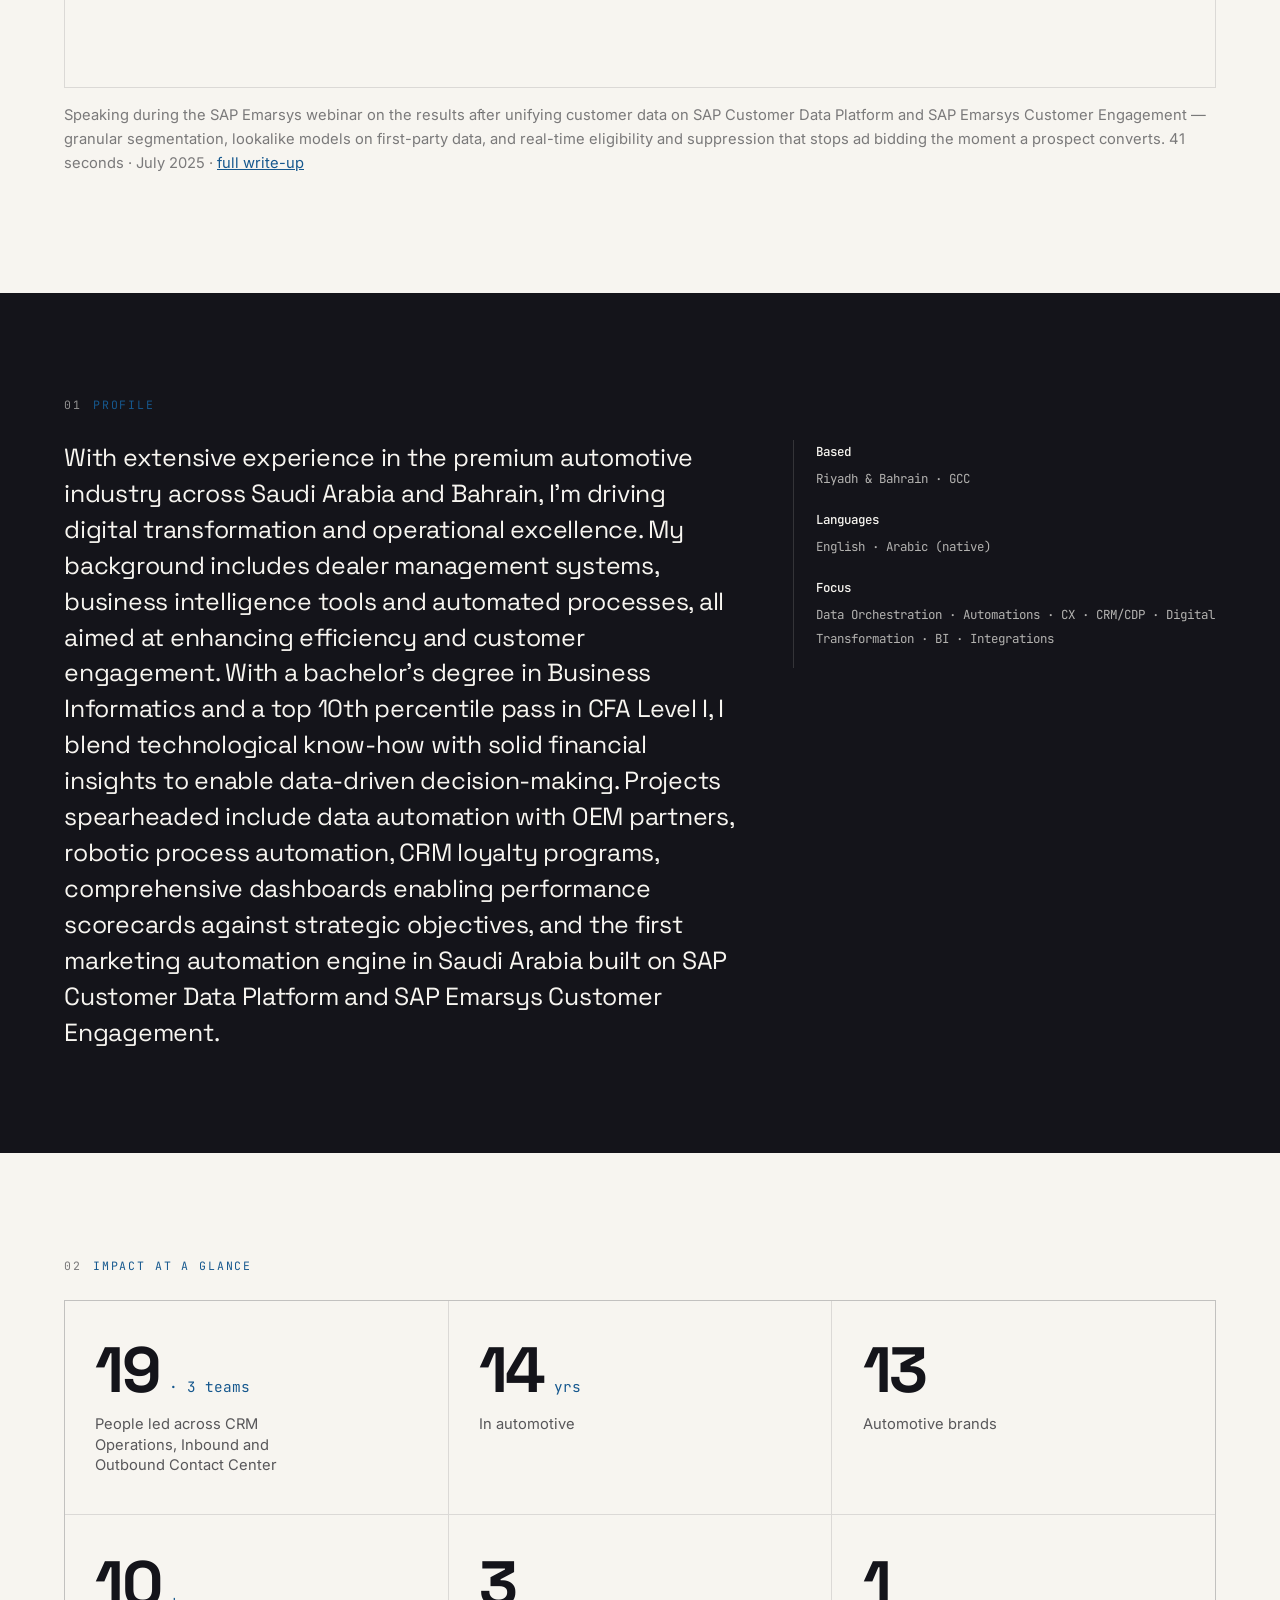
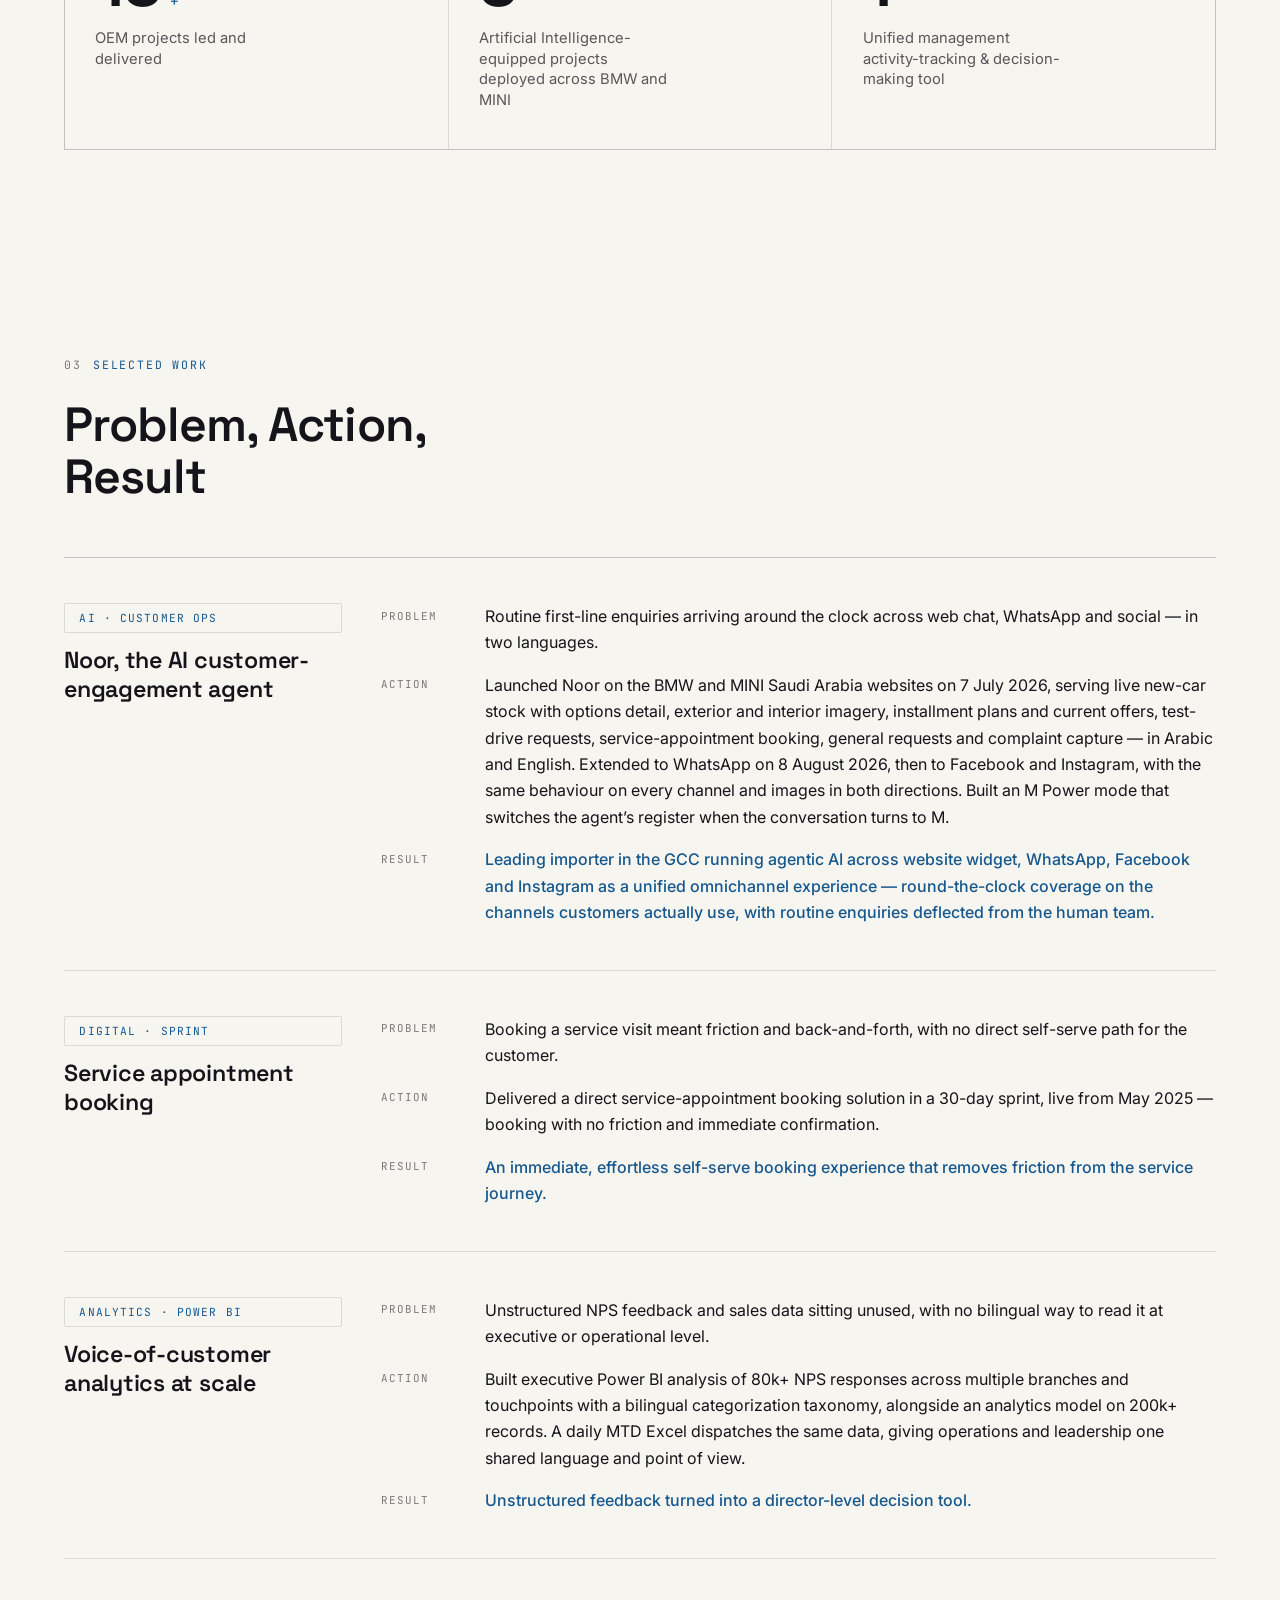
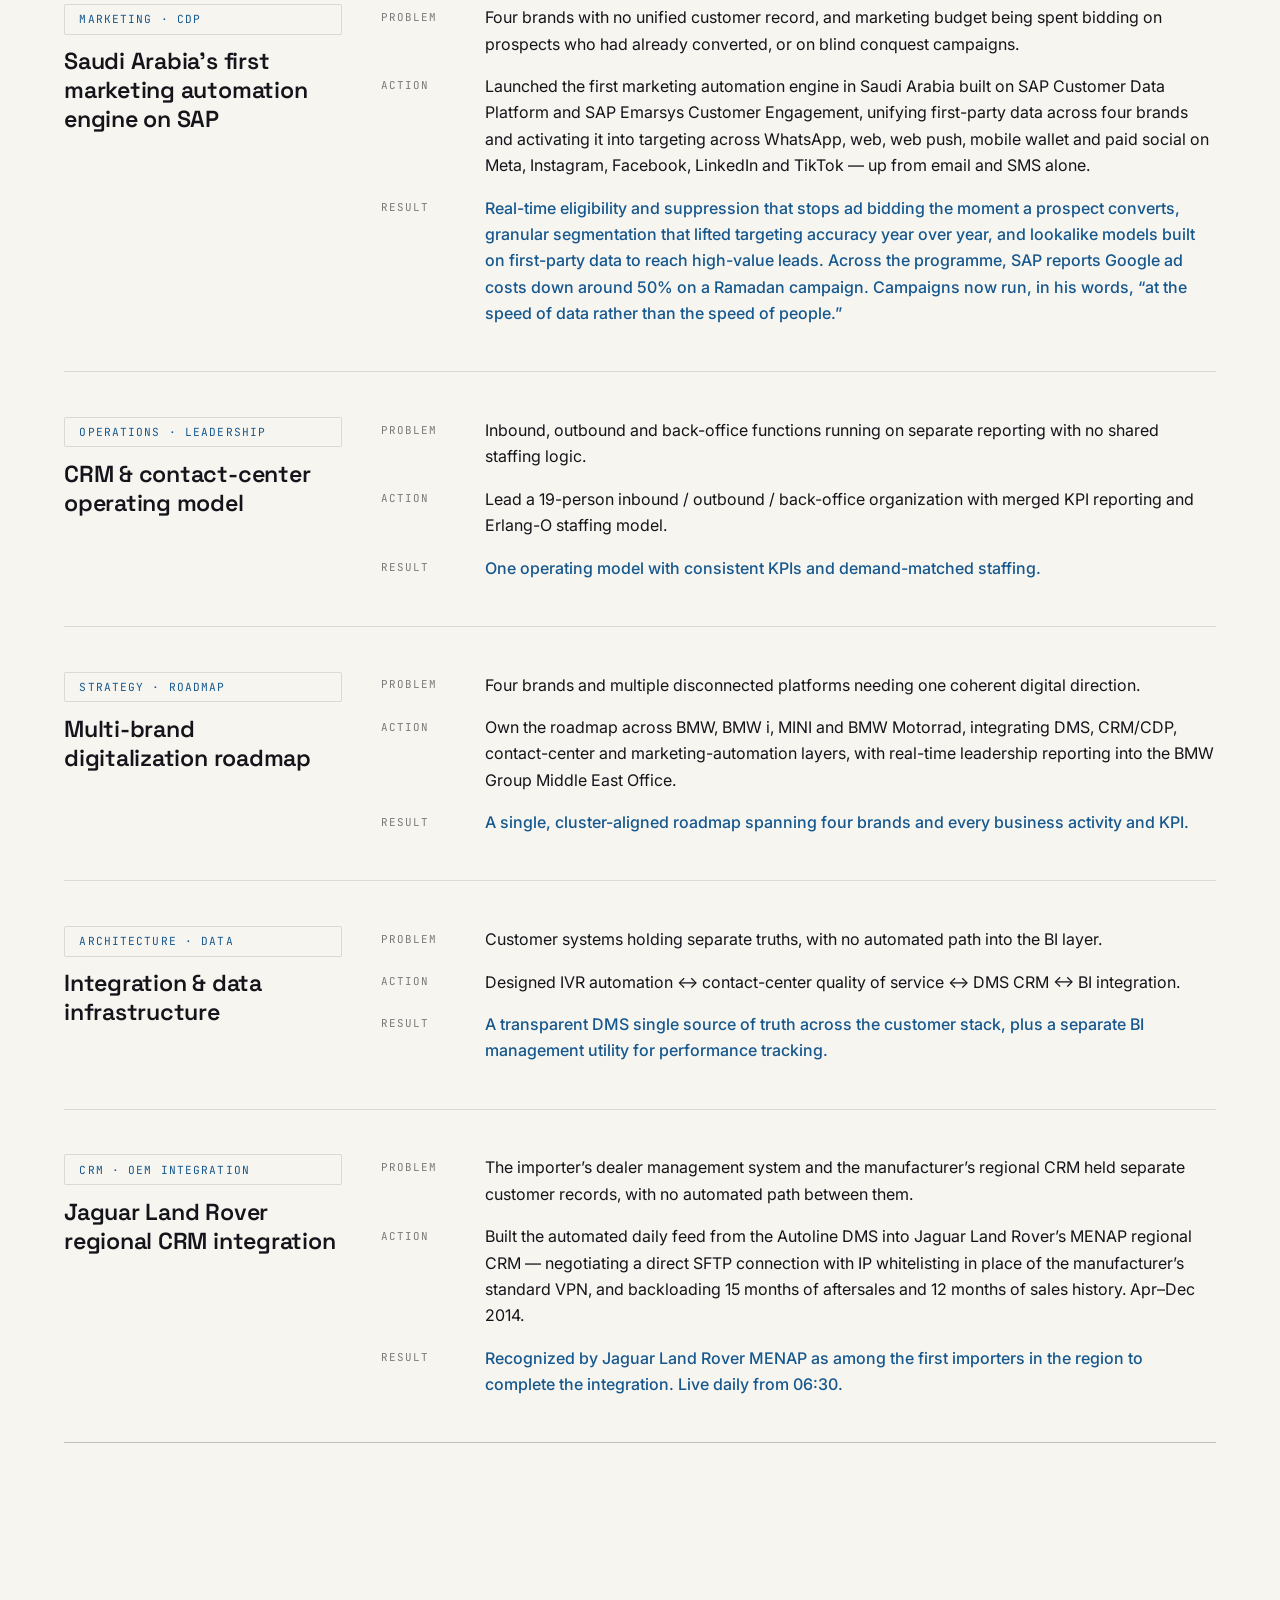
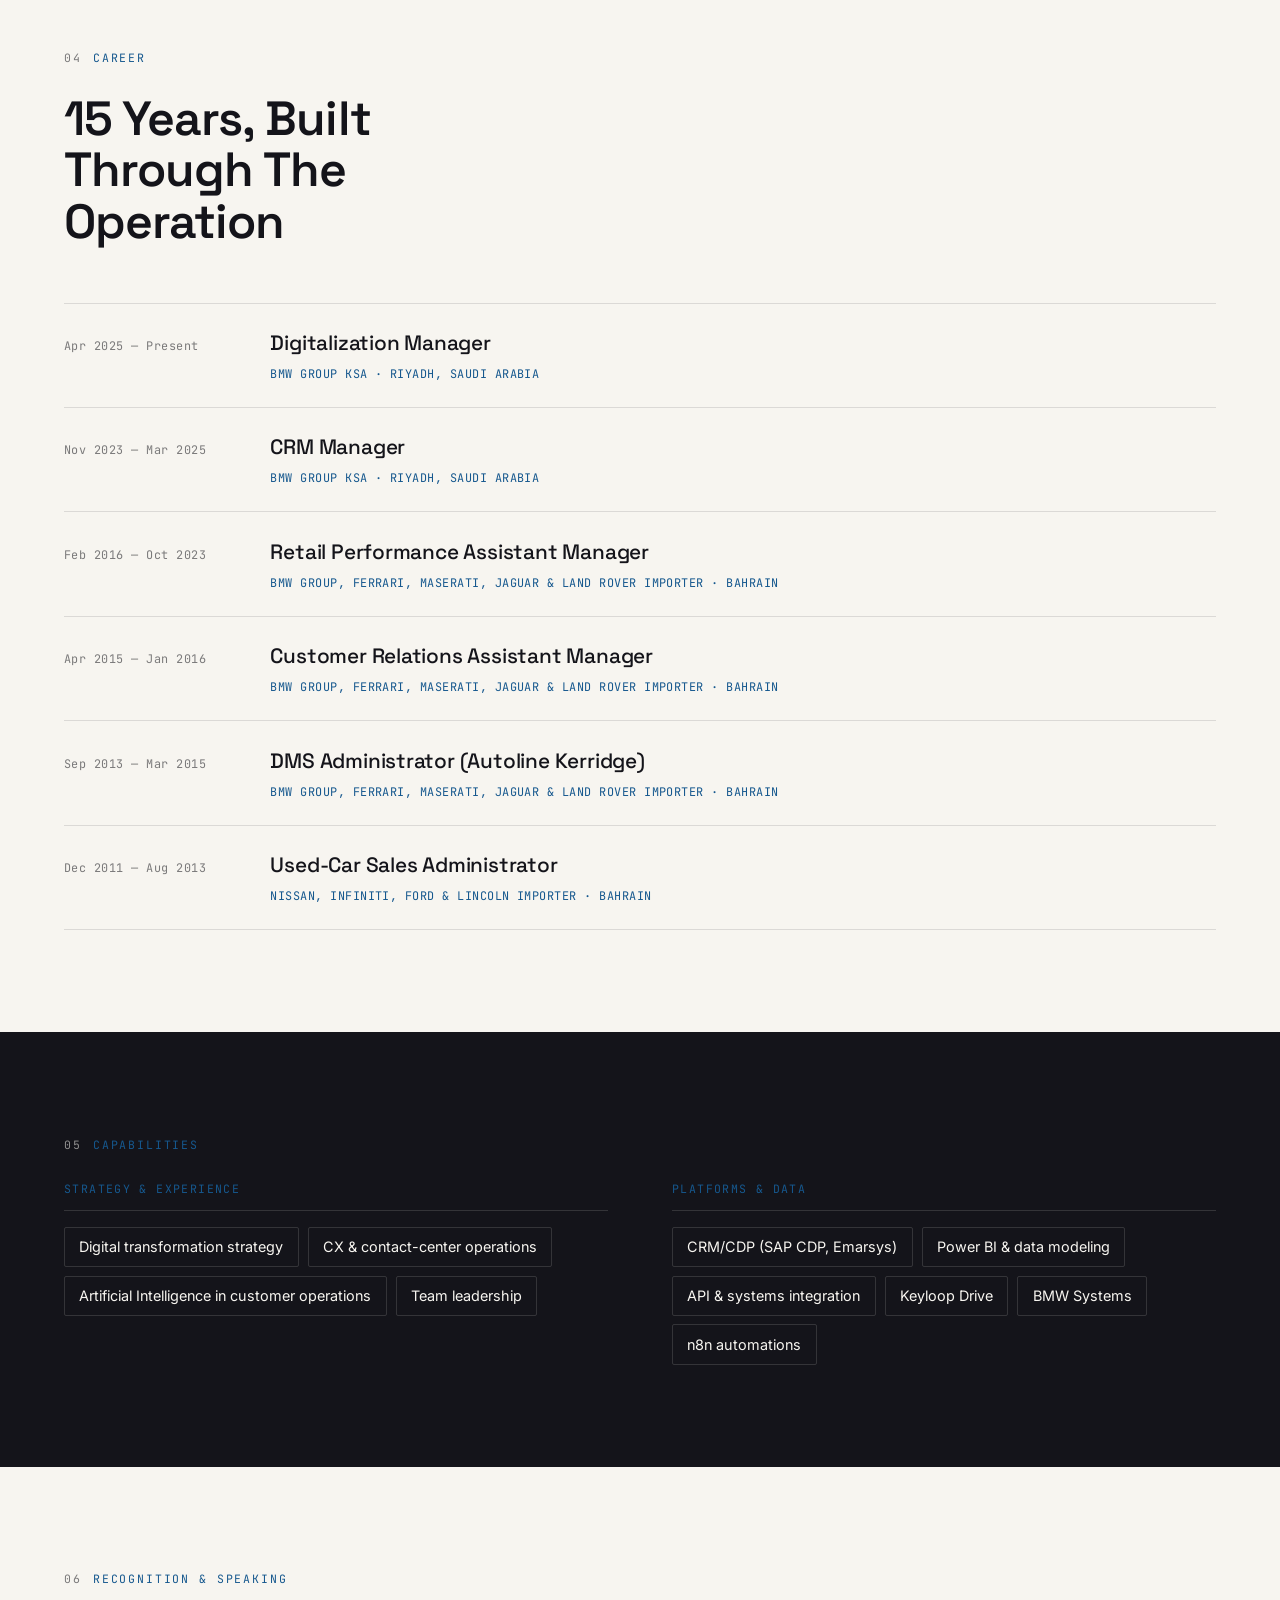
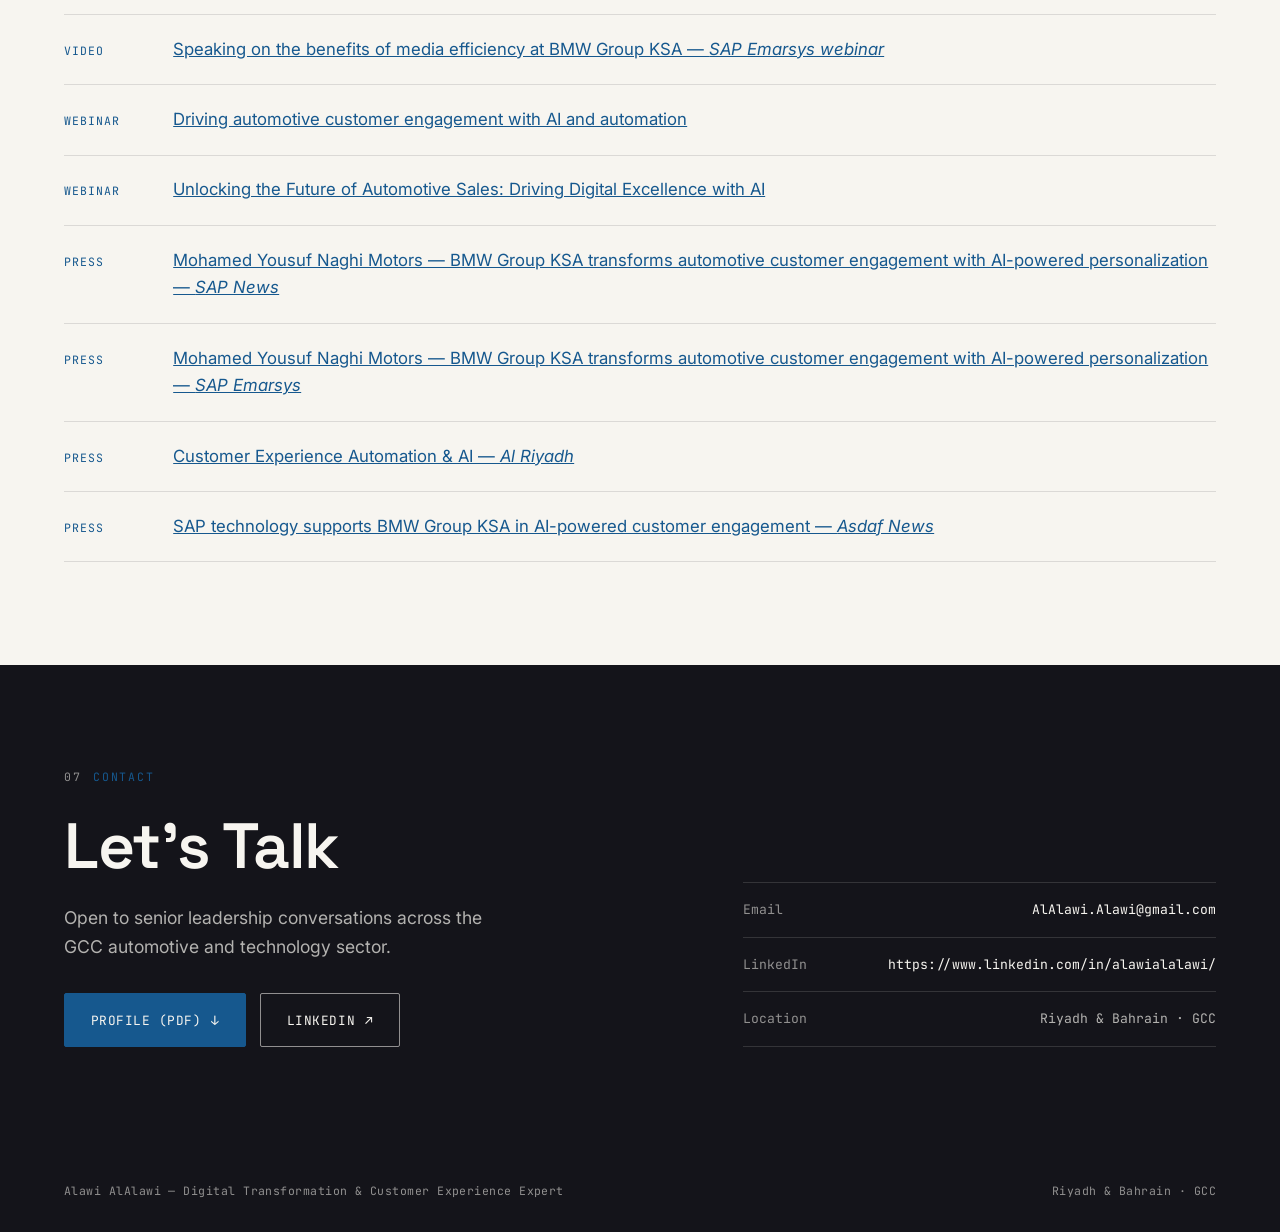
==== commit dcaba119: "Publish site 2026-09-07" ====
--- a/index.html
+++ b/index.html
@@ -711,7 +711,7 @@
 </div>
 <img class="hero-portrait" src="assets/headshot.jpg"
      alt="Alawi AlAlawi, Digitalization Manager at BMW Group KSA, Riyadh"
-     width="1200" height="1600" loading="eager" decoding="async" />
+     width="926" height="1235" loading="eager" decoding="async" />
 </div>
 </header>
 
